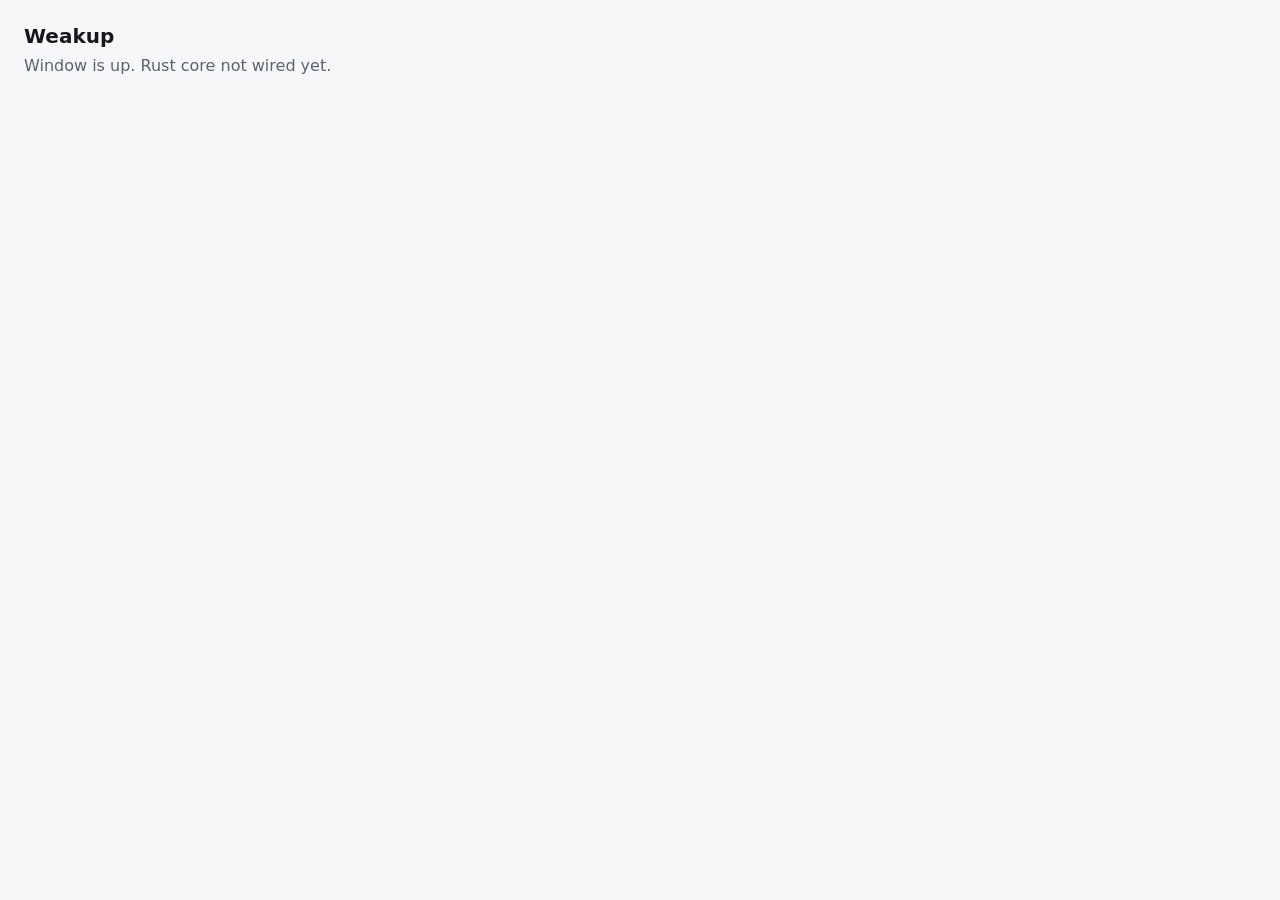
==== desktop/src/index.html @ afab48a9 "desktop: scaffold Tauri v2 app, verified running on macOS BOOT_OK visible=true size=520x680 — first " ====
<!DOCTYPE html>
<html lang="en">
  <head>
    <meta charset="UTF-8" />
    <meta name="viewport" content="width=device-width, initial-scale=1.0" />
    <title>Weakup</title>
    <link rel="stylesheet" href="styles.css" />
  </head>
  <body>
    <main id="app">
      <h1>Weakup</h1>
      <p id="boot-status">Starting…</p>
    </main>
    <script type="module" src="main.js"></script>
  </body>
</html>
---- desktop/src/styles.css ----
:root {
  color-scheme: light dark;
  --fg: #16181d;
  --bg: #f6f7f9;
  --muted: #5b6270;
}

@media (prefers-color-scheme: dark) {
  :root {
    --fg: #e9ecf1;
    --bg: #16181d;
    --muted: #a0a7b4;
  }
}

* {
  box-sizing: border-box;
}

body {
  margin: 0;
  font-family: -apple-system, BlinkMacSystemFont, "Segoe UI", system-ui, sans-serif;
  color: var(--fg);
  background: var(--bg);
}

#app {
  padding: 24px;
}

h1 {
  font-size: 1.25rem;
  margin: 0 0 8px;
}

#boot-status {
  color: var(--muted);
  margin: 0;
}
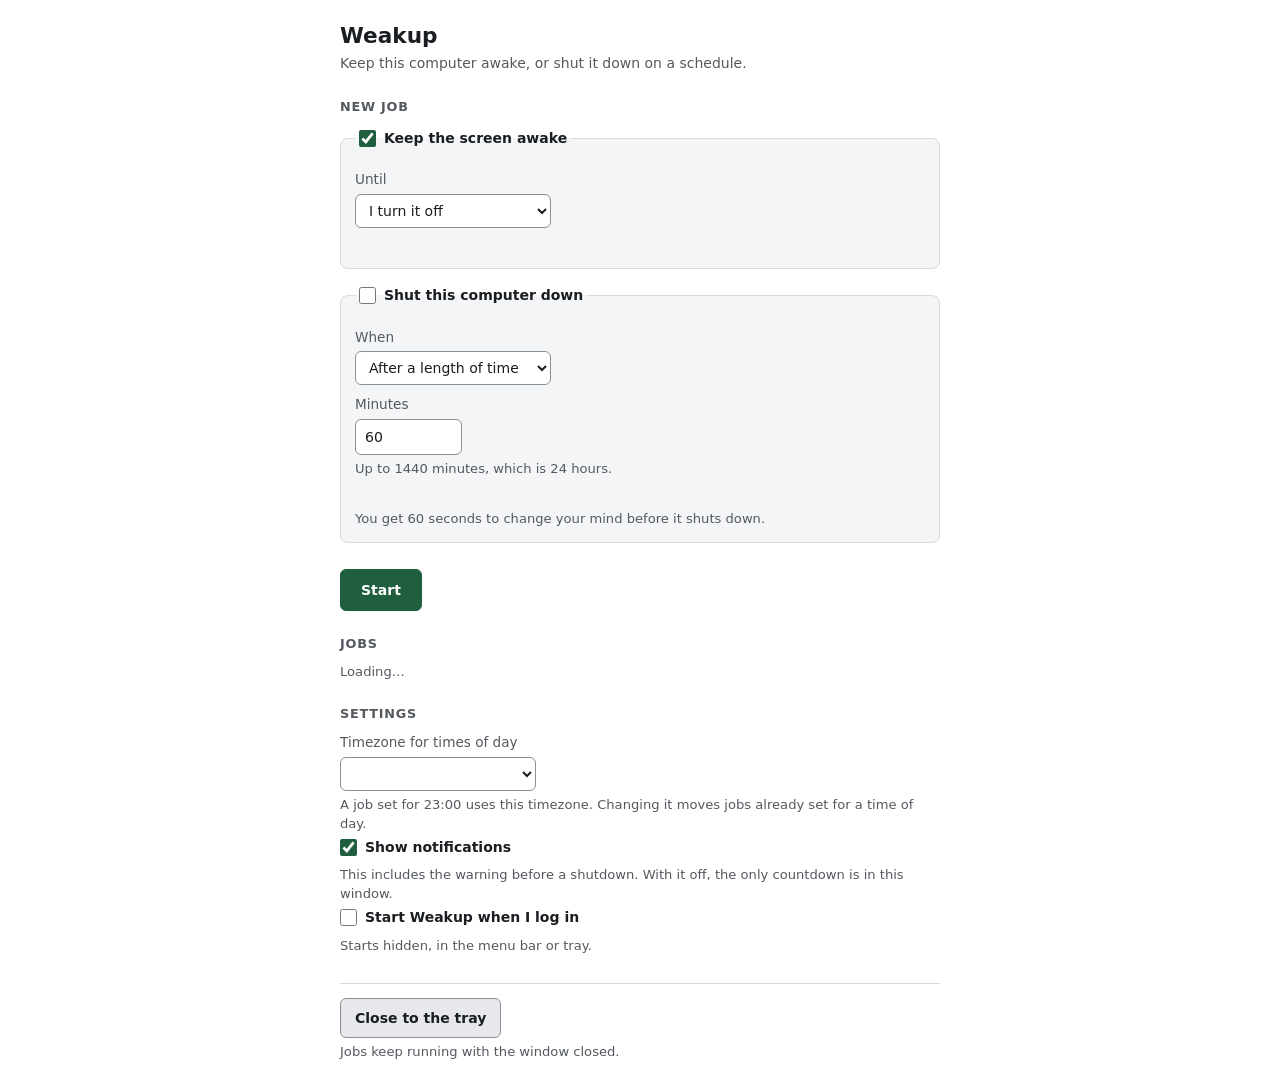
==== commit 86f255f0: "desktop: the web view, with its logic under test (216 + 55 tests) The UI for both features, plus an " ====
--- a/desktop/src/index.html
+++ b/desktop/src/index.html
@@ -7,10 +7,240 @@
     <link rel="stylesheet" href="styles.css" />
   </head>
   <body>
-    <main id="app">
-      <h1>Weakup</h1>
-      <p id="boot-status">Starting…</p>
+    <!--
+      Every interactive element here is a native button, input, or select. That is task
+      12.5 done by construction rather than by adding tabindex and key handlers to divs:
+      native controls are focusable, respond to Enter and Space, and are announced with
+      their role already.
+    -->
+    <a class="skip-link" href="#create">Skip to the new-job form</a>
+
+    <!--
+      The shutdown countdown (task 12.3). role="alert" so a screen reader announces it
+      the moment it appears — it is the last warning before the machine goes off. First
+      in the document so it is also the first thing focus reaches.
+    -->
+    <section id="grace" class="grace" role="alert" aria-labelledby="grace-heading" hidden>
+      <h2 id="grace-heading">Shutting down</h2>
+      <p class="grace-count">
+        <strong id="grace-seconds">60</strong>
+        <span id="grace-unit">seconds left</span>
+      </p>
+      <div
+        class="grace-bar"
+        role="progressbar"
+        aria-labelledby="grace-heading"
+        aria-valuemin="0"
+        aria-valuemax="60"
+        aria-valuenow="60"
+        id="grace-bar"
+      >
+        <div class="grace-bar-fill" id="grace-bar-fill"></div>
+      </div>
+      <button type="button" id="grace-cancel" class="button button-cancel-shutdown">
+        Cancel the shutdown
+      </button>
+      <p class="grace-note">This computer stays on if you cancel.</p>
+    </section>
+
+    <main>
+      <header class="page-header">
+        <h1>Weakup</h1>
+        <p>Keep this computer awake, or shut it down on a schedule.</p>
+      </header>
+
+      <!-- Task 12.4. Shown only when something is actually degraded. -->
+      <section id="degraded" aria-labelledby="degraded-heading" hidden>
+        <h2 id="degraded-heading" class="section-heading">
+          Some things do not work on this computer
+        </h2>
+        <ul id="degraded-list" class="degraded-list"></ul>
+      </section>
+
+      <!--
+        Task 12.1. Two independent checkboxes rather than one choice, because the jobs are
+        independent: "keep the screen on for two hours, and shut down at 23:00" is one
+        submission of this form.
+      -->
+      <section id="create" aria-labelledby="create-heading">
+        <h2 id="create-heading" class="section-heading">New job</h2>
+
+        <form id="create-form" novalidate>
+          <fieldset class="job-block">
+            <legend>
+              <label class="checkbox">
+                <input type="checkbox" id="want-keep-awake" checked />
+                <span>Keep the screen awake</span>
+              </label>
+            </legend>
+
+            <div class="job-body" id="keep-awake-body">
+              <div class="field">
+                <label for="keep-awake-mode">Until</label>
+                <select id="keep-awake-mode">
+                  <option value="indefinite" selected>I turn it off</option>
+                  <option value="duration">A length of time</option>
+                  <option value="absoluteTime">A time of day</option>
+                </select>
+              </div>
+
+              <div class="field" id="keep-awake-duration-field" hidden>
+                <label for="keep-awake-minutes">Minutes</label>
+                <input
+                  type="number"
+                  id="keep-awake-minutes"
+                  min="1"
+                  max="1440"
+                  step="1"
+                  value="120"
+                  inputmode="numeric"
+                  aria-describedby="keep-awake-minutes-hint"
+                />
+                <p class="hint" id="keep-awake-minutes-hint">
+                  Up to 1440 minutes, which is 24 hours.
+                </p>
+              </div>
+
+              <div class="field" id="keep-awake-time-field" hidden>
+                <label for="keep-awake-time">Time of day</label>
+                <input type="time" id="keep-awake-time" value="18:00" />
+              </div>
+
+              <p class="preview" id="keep-awake-preview" aria-live="polite"></p>
+            </div>
+          </fieldset>
+
+          <fieldset class="job-block">
+            <legend>
+              <label class="checkbox">
+                <input type="checkbox" id="want-power-off" />
+                <span>Shut this computer down</span>
+              </label>
+            </legend>
+
+            <div class="job-body" id="power-off-body">
+              <div class="field">
+                <label for="power-off-mode">When</label>
+                <select id="power-off-mode">
+                  <option value="duration" selected>After a length of time</option>
+                  <option value="absoluteTime">At a time of day</option>
+                </select>
+              </div>
+
+              <div class="field" id="power-off-duration-field">
+                <label for="power-off-minutes">Minutes</label>
+                <input
+                  type="number"
+                  id="power-off-minutes"
+                  min="1"
+                  max="1440"
+                  step="1"
+                  value="60"
+                  inputmode="numeric"
+                  aria-describedby="power-off-minutes-hint"
+                />
+                <p class="hint" id="power-off-minutes-hint">
+                  Up to 1440 minutes, which is 24 hours.
+                </p>
+              </div>
+
+              <div class="field" id="power-off-time-field" hidden>
+                <label for="power-off-time">Time of day</label>
+                <input type="time" id="power-off-time" value="23:00" />
+              </div>
+
+              <p class="preview" id="power-off-preview" aria-live="polite"></p>
+              <p class="hint">
+                You get 60 seconds to change your mind before it shuts down.
+              </p>
+            </div>
+          </fieldset>
+
+          <p class="form-error" id="create-error" role="alert" hidden></p>
+
+          <button type="submit" id="create-submit" class="button button-primary">
+            Start
+          </button>
+        </form>
+      </section>
+
+      <section aria-labelledby="jobs-heading">
+        <h2 id="jobs-heading" class="section-heading">Jobs</h2>
+        <p id="jobs-status" class="hint" aria-live="polite">Loading…</p>
+        <ul id="jobs-list" class="jobs-list"></ul>
+      </section>
+
+      <section aria-labelledby="settings-heading">
+        <h2 id="settings-heading" class="section-heading">Settings</h2>
+
+        <div class="field">
+          <label for="timezone">Timezone for times of day</label>
+          <select id="timezone"></select>
+          <p class="hint">
+            A job set for 23:00 uses this timezone. Changing it moves jobs already set for
+            a time of day.
+          </p>
+        </div>
+
+        <label class="checkbox">
+          <input type="checkbox" id="notifications-enabled" checked />
+          <span>Show notifications</span>
+        </label>
+        <p class="hint">
+          This includes the warning before a shutdown. With it off, the only countdown is
+          in this window.
+        </p>
+
+        <label class="checkbox">
+          <input type="checkbox" id="autostart-enabled" />
+          <span>Start Weakup when I log in</span>
+        </label>
+        <p class="hint">Starts hidden, in the menu bar or tray.</p>
+
+        <p class="form-error" id="settings-error" role="alert" hidden></p>
+        <p class="hint" id="settings-status" aria-live="polite"></p>
+      </section>
+
+      <footer class="page-footer">
+        <button type="button" id="hide-window" class="button">Close to the tray</button>
+        <p class="hint">Jobs keep running with the window closed.</p>
+      </footer>
     </main>
+
+    <!--
+      Quit confirmation (task 9.3). A native <dialog>, so Escape closes it and focus stays
+      inside without any of that being written by hand.
+    -->
+    <dialog id="quit-dialog" aria-labelledby="quit-heading">
+      <h2 id="quit-heading">Quit Weakup?</h2>
+      <p id="quit-body">A job is still running. Quitting cancels it.</p>
+      <div class="dialog-actions">
+        <button type="button" id="quit-cancel" class="button" autofocus>
+          Keep running
+        </button>
+        <button type="button" id="quit-confirm" class="button button-danger">
+          Quit anyway
+        </button>
+      </div>
+    </dialog>
+
+    <!--
+      Replace confirmation (task 10.9). A separate dialog from quit: replacing cancels one
+      job, quitting cancels every one, and a single dialog doing both would blur that.
+    -->
+    <dialog id="replace-dialog" aria-labelledby="replace-heading">
+      <h2 id="replace-heading">Replace the job that is running?</h2>
+      <p id="replace-body"></p>
+      <div class="dialog-actions">
+        <button type="button" id="replace-cancel" class="button" autofocus>
+          Keep the current one
+        </button>
+        <button type="button" id="replace-confirm" class="button button-danger">
+          Replace it
+        </button>
+      </div>
+    </dialog>
+
     <script type="module" src="main.js"></script>
   </body>
 </html>
--- a/desktop/src/styles.css
+++ b/desktop/src/styles.css
@@ -1,15 +1,63 @@
+/*
+ * Every foreground/background pair below was measured against WCAG AA rather than eyed:
+ * 4.5:1 for text, 3:1 for control borders and focus rings (task 12.6). The lowest text
+ * pair in either theme is 6.4:1.
+ *
+ * No colour carries meaning on its own. The shutdown countdown is red *and* the only
+ * thing at the top of the window with a heading and a number; a degraded capability is
+ * amber *and* prefixed with what stops working.
+ */
 :root {
   color-scheme: light dark;
-  --fg: #16181d;
-  --bg: #f6f7f9;
-  --muted: #5b6270;
+
+  --surface: #ffffff;
+  --card: #f4f5f7;
+  --text: #1a1d21;
+  --muted: #54595f;
+  --border: #8b9096;
+  --border-soft: #d7dade;
+
+  --accent: #1f5f3f;
+  --accent-text: #ffffff;
+  --danger: #8c2216;
+  --danger-text: #ffffff;
+  --cancel-shutdown: #0b4f8a;
+  --cancel-shutdown-text: #ffffff;
+  --plain: #e6e8eb;
+  --plain-text: #1a1d21;
+
+  --grace-bg: #fde8e4;
+  --grace-text: #3a0d07;
+  --grace-accent: #8c2216;
+
+  --warn-bg: #fdf3d9;
+  --warn-text: #4a3208;
+
+  --focus: #0b4f8a;
 }
 
 @media (prefers-color-scheme: dark) {
   :root {
-    --fg: #e9ecf1;
-    --bg: #16181d;
-    --muted: #a0a7b4;
+    --surface: #16181c;
+    --card: #20242a;
+    --text: #e8eaed;
+    --muted: #a8aeb6;
+    --border: #6b7280;
+    --border-soft: #343a42;
+
+    --accent: #1f5f3f;
+    --accent-text: #ffffff;
+    --plain: #2c3138;
+    --plain-text: #e8eaed;
+
+    --grace-bg: #4a120a;
+    --grace-text: #ffd9d2;
+    --grace-accent: #ff9d8d;
+
+    --warn-bg: #3a2a06;
+    --warn-text: #f5e2b0;
+
+    --focus: #7cc0ff;
   }
 }
 
@@ -20,20 +68,445 @@
 body {
   margin: 0;
   font-family: -apple-system, BlinkMacSystemFont, "Segoe UI", system-ui, sans-serif;
-  color: var(--fg);
-  background: var(--bg);
-}
-
-#app {
-  padding: 24px;
-}
-
-h1 {
-  font-size: 1.25rem;
-  margin: 0 0 8px;
-}
-
-#boot-status {
+  font-size: 14px;
+  line-height: 1.45;
+  color: var(--text);
+  background: var(--surface);
+}
+
+main {
+  padding: 20px;
+  max-width: 640px;
+  margin: 0 auto;
+}
+
+/*
+ * One visible focus style for everything, and never `outline: none`. On a keyboard-only
+ * pass this is the whole difference between operable and not (task 12.5).
+ */
+:focus-visible {
+  outline: 3px solid var(--focus);
+  outline-offset: 2px;
+  border-radius: 4px;
+}
+
+.skip-link {
+  position: absolute;
+  left: -9999px;
+  top: 0;
+  padding: 10px 14px;
+  background: var(--surface);
+  color: var(--text);
+  border: 2px solid var(--focus);
+  z-index: 10;
+}
+
+.skip-link:focus {
+  left: 8px;
+  top: 8px;
+}
+
+.page-header h1 {
+  font-size: 1.35rem;
+  margin: 0 0 2px;
+}
+
+.page-header p {
+  margin: 0 0 4px;
   color: var(--muted);
-  margin: 0;
-}
+}
+
+.section-heading {
+  font-size: 0.8rem;
+  text-transform: uppercase;
+  letter-spacing: 0.06em;
+  color: var(--muted);
+  margin: 24px 0 8px;
+}
+
+section {
+  margin: 0;
+}
+
+/* ------------------------------------------------------------------ */
+/* The shutdown countdown (task 12.3)                                  */
+/* ------------------------------------------------------------------ */
+
+/*
+ * Deliberately the loudest thing in the app, and pinned to the top of the window rather
+ * than placed in the flow: a user who returns to the window with 12 seconds left must not
+ * have to scroll to find the way out.
+ */
+.grace {
+  position: sticky;
+  top: 0;
+  z-index: 5;
+  background: var(--grace-bg);
+  color: var(--grace-text);
+  border-bottom: 3px solid var(--grace-accent);
+  padding: 16px 20px 18px;
+}
+
+.grace h2 {
+  margin: 0 0 4px;
+  font-size: 1.1rem;
+  color: var(--grace-accent);
+}
+
+.grace-count {
+  margin: 0 0 10px;
+  font-size: 1rem;
+}
+
+.grace-count strong {
+  font-size: 2.2rem;
+  font-variant-numeric: tabular-nums;
+  line-height: 1;
+  margin-right: 6px;
+}
+
+.grace-bar {
+  height: 8px;
+  background: rgba(140, 34, 22, 0.22);
+  border-radius: 4px;
+  overflow: hidden;
+  margin-bottom: 12px;
+}
+
+.grace-bar-fill {
+  height: 100%;
+  width: 100%;
+  background: var(--grace-accent);
+  transition: width 0.9s linear;
+}
+
+/*
+ * Full width, and the largest button in the app. Cancelling is the action a user reaching
+ * this banner almost always wants, so it takes no aim to hit.
+ */
+.button-cancel-shutdown {
+  background: var(--cancel-shutdown);
+  color: var(--cancel-shutdown-text);
+  border-color: var(--cancel-shutdown);
+  width: 100%;
+  font-size: 1rem;
+  padding: 12px 16px;
+}
+
+.grace-note {
+  margin: 8px 0 0;
+  font-size: 0.85rem;
+}
+
+/* ------------------------------------------------------------------ */
+/* Degraded capabilities (task 12.4)                                   */
+/* ------------------------------------------------------------------ */
+
+.degraded-list {
+  list-style: none;
+  margin: 0;
+  padding: 0;
+}
+
+.degraded-list li {
+  background: var(--warn-bg);
+  color: var(--warn-text);
+  border-left: 4px solid currentColor;
+  padding: 10px 12px;
+  margin-bottom: 8px;
+  border-radius: 0 6px 6px 0;
+}
+
+.degraded-list .degraded-what {
+  font-weight: 600;
+}
+
+.degraded-list .degraded-consequence {
+  display: block;
+  margin-top: 2px;
+}
+
+/* ------------------------------------------------------------------ */
+/* The form (tasks 12.1, 12.5)                                         */
+/* ------------------------------------------------------------------ */
+
+.job-block {
+  border: 1px solid var(--border-soft);
+  border-radius: 8px;
+  padding: 8px 14px 14px;
+  margin: 0 0 12px;
+  background: var(--card);
+}
+
+.job-block legend {
+  padding: 0 4px;
+}
+
+.checkbox {
+  display: inline-flex;
+  align-items: center;
+  gap: 8px;
+  font-weight: 600;
+  cursor: pointer;
+  /* A generous hit area: the label is the control, so this is the target size. */
+  padding: 4px 0;
+}
+
+.checkbox input {
+  width: 17px;
+  height: 17px;
+  margin: 0;
+  accent-color: var(--accent);
+}
+
+/*
+ * Dimmed and non-interactive when its checkbox is off. `inert` (not just a class) is what
+ * takes the controls out of the tab order, so a keyboard user does not tab through fields
+ * for a job they are not creating.
+ */
+.job-body[inert] {
+  opacity: 0.55;
+}
+
+.field {
+  margin: 10px 0 0;
+}
+
+.field label {
+  display: block;
+  font-size: 0.85rem;
+  margin-bottom: 4px;
+  color: var(--muted);
+}
+
+select,
+input[type="number"],
+input[type="time"] {
+  font: inherit;
+  color: var(--text);
+  background: var(--surface);
+  border: 1px solid var(--border);
+  border-radius: 6px;
+  padding: 7px 9px;
+  min-width: 12ch;
+  /* 44px-ish rows: comfortable for a pointer, and required for none of it to overlap. */
+  min-height: 34px;
+}
+
+select {
+  min-width: 22ch;
+}
+
+.hint {
+  color: var(--muted);
+  font-size: 0.82rem;
+  margin: 4px 0 0;
+}
+
+.preview {
+  margin: 8px 0 0;
+  font-size: 0.88rem;
+  min-height: 1.3em;
+}
+
+.form-error {
+  color: var(--danger);
+  background: var(--grace-bg);
+  border: 1px solid var(--danger);
+  border-radius: 6px;
+  padding: 8px 10px;
+  margin: 12px 0 0;
+  font-size: 0.88rem;
+}
+
+@media (prefers-color-scheme: dark) {
+  .form-error {
+    color: var(--grace-text);
+    border-color: var(--grace-accent);
+  }
+}
+
+/* ------------------------------------------------------------------ */
+/* Buttons                                                             */
+/* ------------------------------------------------------------------ */
+
+.button {
+  font: inherit;
+  font-weight: 600;
+  color: var(--plain-text);
+  background: var(--plain);
+  border: 1px solid var(--border);
+  border-radius: 6px;
+  padding: 9px 14px;
+  min-height: 34px;
+  cursor: pointer;
+}
+
+.button:hover:not(:disabled) {
+  filter: brightness(0.94);
+}
+
+.button:disabled {
+  opacity: 0.5;
+  cursor: default;
+}
+
+.button-primary {
+  background: var(--accent);
+  color: var(--accent-text);
+  border-color: var(--accent);
+  margin-top: 14px;
+  padding: 10px 20px;
+}
+
+.button-danger {
+  background: var(--danger);
+  color: var(--danger-text);
+  border-color: var(--danger);
+}
+
+.button-small {
+  padding: 6px 10px;
+  font-size: 0.85rem;
+  font-weight: 500;
+}
+
+/* ------------------------------------------------------------------ */
+/* The job list (task 12.2)                                            */
+/* ------------------------------------------------------------------ */
+
+.jobs-list {
+  list-style: none;
+  margin: 0;
+  padding: 0;
+}
+
+.job {
+  border: 1px solid var(--border-soft);
+  border-radius: 8px;
+  padding: 12px 14px;
+  margin-bottom: 8px;
+  background: var(--card);
+}
+
+.job-title {
+  display: flex;
+  align-items: baseline;
+  justify-content: space-between;
+  gap: 10px;
+  margin: 0 0 2px;
+  font-size: 0.98rem;
+  font-weight: 600;
+}
+
+.job-status {
+  font-size: 0.78rem;
+  font-weight: 600;
+  text-transform: uppercase;
+  letter-spacing: 0.04em;
+  color: var(--muted);
+  white-space: nowrap;
+}
+
+.job-status-attention {
+  color: var(--danger);
+}
+
+@media (prefers-color-scheme: dark) {
+  .job-status-attention {
+    color: var(--grace-accent);
+  }
+}
+
+.job-detail {
+  margin: 0;
+  color: var(--muted);
+  font-size: 0.86rem;
+}
+
+.job-countdown {
+  font-variant-numeric: tabular-nums;
+}
+
+.job-failure {
+  margin: 6px 0 0;
+  font-size: 0.86rem;
+  color: var(--warn-text);
+  background: var(--warn-bg);
+  border-radius: 4px;
+  padding: 6px 8px;
+}
+
+.job-actions {
+  display: flex;
+  gap: 8px;
+  margin-top: 10px;
+  flex-wrap: wrap;
+}
+
+/* ------------------------------------------------------------------ */
+/* Dialogs                                                             */
+/* ------------------------------------------------------------------ */
+
+dialog {
+  border: 1px solid var(--border);
+  border-radius: 10px;
+  background: var(--surface);
+  color: var(--text);
+  padding: 18px 20px;
+  max-width: 26rem;
+}
+
+dialog::backdrop {
+  background: rgba(0, 0, 0, 0.45);
+}
+
+dialog h2 {
+  margin: 0 0 6px;
+  font-size: 1.05rem;
+}
+
+dialog p {
+  margin: 0;
+}
+
+.dialog-actions {
+  display: flex;
+  gap: 8px;
+  justify-content: flex-end;
+  margin-top: 16px;
+  flex-wrap: wrap;
+}
+
+.page-footer {
+  margin-top: 28px;
+  padding-top: 14px;
+  border-top: 1px solid var(--border-soft);
+}
+
+/*
+ * Respect a reduced-motion preference. The only animation here is the countdown bar, and
+ * a user who has asked for less motion still needs the number, which is text.
+ */
+@media (prefers-reduced-motion: reduce) {
+  * {
+    transition: none !important;
+    animation: none !important;
+  }
+}
+
+/*
+ * Windows high-contrast and forced-colours modes drop custom colours entirely, so the
+ * shutdown banner would lose its border. Keep a structural one.
+ */
+@media (forced-colors: active) {
+  .grace {
+    border: 3px solid CanvasText;
+  }
+
+  .degraded-list li,
+  .job,
+  .job-block {
+    border: 1px solid CanvasText;
+  }
+}
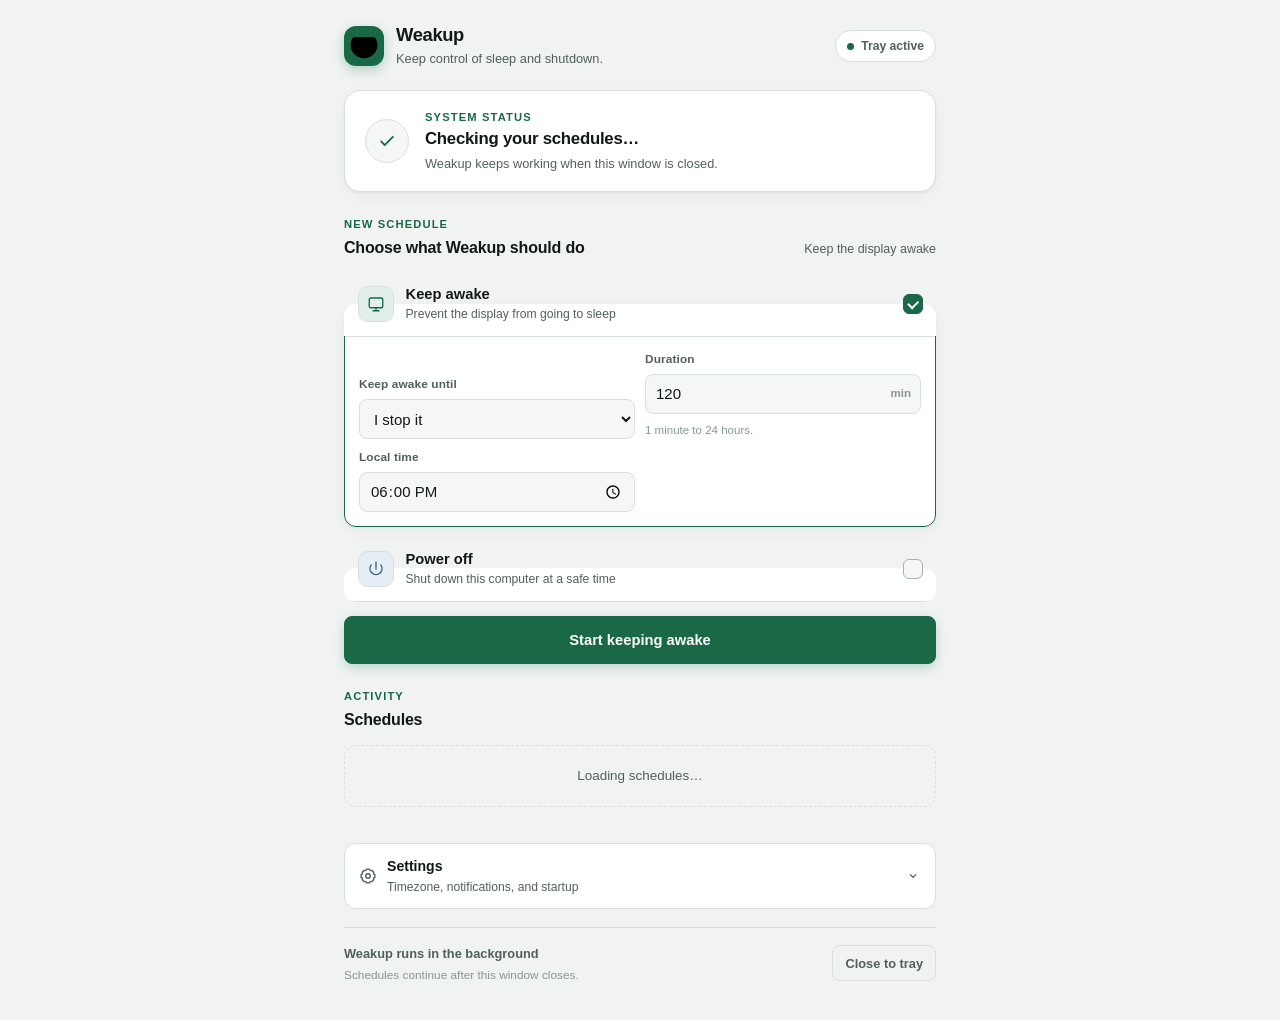
==== commit 9e1a8c4d: "desktop: refine UI into a native utility aesthetic - Simplified HTML hierarchy with full-width expan" ====
--- a/desktop/src/index.html
+++ b/desktop/src/index.html
@@ -7,237 +7,310 @@
     <link rel="stylesheet" href="styles.css" />
   </head>
   <body>
-    <!--
-      Every interactive element here is a native button, input, or select. That is task
-      12.5 done by construction rather than by adding tabindex and key handlers to divs:
-      native controls are focusable, respond to Enter and Space, and are announced with
-      their role already.
-    -->
-    <a class="skip-link" href="#create">Skip to the new-job form</a>
-
-    <!--
-      The shutdown countdown (task 12.3). role="alert" so a screen reader announces it
-      the moment it appears — it is the last warning before the machine goes off. First
-      in the document so it is also the first thing focus reaches.
-    -->
+    <a class="skip-link" href="#create">Skip to scheduling</a>
+
+    <!-- This must remain the first surface. main.js moves focus directly to Cancel. -->
     <section id="grace" class="grace" role="alert" aria-labelledby="grace-heading" hidden>
-      <h2 id="grace-heading">Shutting down</h2>
-      <p class="grace-count">
-        <strong id="grace-seconds">60</strong>
-        <span id="grace-unit">seconds left</span>
-      </p>
-      <div
-        class="grace-bar"
-        role="progressbar"
-        aria-labelledby="grace-heading"
-        aria-valuemin="0"
-        aria-valuemax="60"
-        aria-valuenow="60"
-        id="grace-bar"
-      >
-        <div class="grace-bar-fill" id="grace-bar-fill"></div>
+      <div class="grace-inner">
+        <div class="grace-heading-row">
+          <div class="grace-title">
+            <svg class="icon" aria-hidden="true" viewBox="0 0 24 24">
+              <path d="M12 8v5m0 3.5v.01M10.3 3.7 2.6 17a2 2 0 0 0 1.7 3h15.4a2 2 0 0 0 1.7-3L13.7 3.7a2 2 0 0 0-3.4 0Z" />
+            </svg>
+            <div>
+              <p class="grace-eyebrow">Power-off warning</p>
+              <h2 id="grace-heading">This computer is shutting down</h2>
+            </div>
+          </div>
+          <p class="grace-count">
+            <strong id="grace-seconds">60</strong>
+            <span id="grace-unit">seconds left</span>
+          </p>
+        </div>
+        <div
+          class="grace-bar"
+          role="progressbar"
+          aria-labelledby="grace-heading"
+          aria-valuemin="0"
+          aria-valuemax="60"
+          aria-valuenow="60"
+          id="grace-bar"
+        >
+          <div class="grace-bar-fill" id="grace-bar-fill"></div>
+        </div>
+        <button type="button" id="grace-cancel" class="button button-cancel-shutdown">
+          Cancel shutdown and keep this computer on
+        </button>
+        <p class="grace-note">Cancelling is safe. The scheduled power-off job will stop.</p>
       </div>
-      <button type="button" id="grace-cancel" class="button button-cancel-shutdown">
-        Cancel the shutdown
-      </button>
-      <p class="grace-note">This computer stays on if you cancel.</p>
     </section>
 
     <main>
-      <header class="page-header">
-        <h1>Weakup</h1>
-        <p>Keep this computer awake, or shut it down on a schedule.</p>
+      <header class="app-header">
+        <div class="brand" aria-label="Weakup">
+          <span class="brand-mark" aria-hidden="true">
+            <svg viewBox="0 0 24 24">
+              <path d="M12 3v9m6.4-5.4a8 8 0 1 1-12.8 0" />
+            </svg>
+          </span>
+          <div>
+            <h1>Weakup</h1>
+            <p>Keep control of sleep and shutdown.</p>
+          </div>
+        </div>
+        <span class="background-badge">
+          <span aria-hidden="true"></span>
+          Tray active
+        </span>
       </header>
 
-      <!-- Task 12.4. Shown only when something is actually degraded. -->
-      <section id="degraded" aria-labelledby="degraded-heading" hidden>
-        <h2 id="degraded-heading" class="section-heading">
-          Some things do not work on this computer
-        </h2>
+      <section class="status-panel" aria-labelledby="dashboard-status">
+        <div class="status-orb" aria-hidden="true">
+          <svg class="icon" viewBox="0 0 24 24">
+            <path d="M5 12.5 9.2 17 19 7" />
+          </svg>
+        </div>
+        <div class="status-copy">
+          <p class="eyebrow">System status</p>
+          <h2 id="dashboard-status">Checking your schedules…</h2>
+          <p id="dashboard-detail">Weakup keeps working when this window is closed.</p>
+        </div>
+      </section>
+
+      <section id="degraded" class="degraded-panel" aria-labelledby="degraded-heading" hidden>
+        <div class="section-title-row">
+          <div>
+            <p class="eyebrow">Needs attention</p>
+            <h2 id="degraded-heading">Some features are unavailable</h2>
+          </div>
+        </div>
         <ul id="degraded-list" class="degraded-list"></ul>
       </section>
 
-      <!--
-        Task 12.1. Two independent checkboxes rather than one choice, because the jobs are
-        independent: "keep the screen on for two hours, and shut down at 23:00" is one
-        submission of this form.
-      -->
-      <section id="create" aria-labelledby="create-heading">
-        <h2 id="create-heading" class="section-heading">New job</h2>
+      <!-- The native checkboxes remain independent: either action or both may be scheduled. -->
+      <section id="create" class="composer" aria-labelledby="create-heading">
+        <div class="section-title-row">
+          <div>
+            <p class="eyebrow">New schedule</p>
+            <h2 id="create-heading">Choose what Weakup should do</h2>
+          </div>
+          <p id="create-selection" class="selection-summary" aria-live="polite">
+            Keep the display awake
+          </p>
+        </div>
 
         <form id="create-form" novalidate>
-          <fieldset class="job-block">
-            <legend>
-              <label class="checkbox">
-                <input type="checkbox" id="want-keep-awake" checked />
-                <span>Keep the screen awake</span>
-              </label>
-            </legend>
-
-            <div class="job-body" id="keep-awake-body">
-              <div class="field">
-                <label for="keep-awake-mode">Until</label>
-                <select id="keep-awake-mode">
-                  <option value="indefinite" selected>I turn it off</option>
-                  <option value="duration">A length of time</option>
-                  <option value="absoluteTime">A time of day</option>
-                </select>
+          <div class="feature-grid">
+            <fieldset id="keep-awake-card" class="feature-card feature-card-awake is-selected">
+              <legend>
+                <label class="feature-toggle">
+                  <input type="checkbox" id="want-keep-awake" checked />
+                  <span class="feature-icon" aria-hidden="true">
+                    <svg class="icon" viewBox="0 0 24 24">
+                      <rect x="3" y="4" width="18" height="13" rx="2" />
+                      <path d="M8 21h8m-4-4v4" />
+                    </svg>
+                  </span>
+                  <span class="feature-toggle-copy">
+                    <strong>Keep awake</strong>
+                    <small>Prevent the display from going to sleep</small>
+                  </span>
+                  <span class="check-indicator" aria-hidden="true"></span>
+                </label>
+              </legend>
+
+              <div class="job-body" id="keep-awake-body">
+                <div class="fields-row">
+                  <div class="field field-mode">
+                    <label for="keep-awake-mode">Keep awake until</label>
+                    <select id="keep-awake-mode">
+                      <option value="indefinite" selected>I stop it</option>
+                      <option value="duration">A duration</option>
+                      <option value="absoluteTime">A time today</option>
+                    </select>
+                  </div>
+
+                  <div class="field field-value" id="keep-awake-duration-field" hidden>
+                    <label for="keep-awake-minutes">Duration</label>
+                    <div class="input-suffix">
+                      <input
+                        type="number"
+                        id="keep-awake-minutes"
+                        min="1"
+                        max="1440"
+                        step="1"
+                        value="120"
+                        inputmode="numeric"
+                        aria-describedby="keep-awake-minutes-hint"
+                      />
+                      <span>min</span>
+                    </div>
+                    <p class="hint" id="keep-awake-minutes-hint">1 minute to 24 hours.</p>
+                  </div>
+
+                  <div class="field field-value" id="keep-awake-time-field" hidden>
+                    <label for="keep-awake-time">Local time</label>
+                    <input type="time" id="keep-awake-time" value="18:00" />
+                  </div>
+                </div>
+                <p class="preview" id="keep-awake-preview" aria-live="polite"></p>
               </div>
-
-              <div class="field" id="keep-awake-duration-field" hidden>
-                <label for="keep-awake-minutes">Minutes</label>
-                <input
-                  type="number"
-                  id="keep-awake-minutes"
-                  min="1"
-                  max="1440"
-                  step="1"
-                  value="120"
-                  inputmode="numeric"
-                  aria-describedby="keep-awake-minutes-hint"
-                />
-                <p class="hint" id="keep-awake-minutes-hint">
-                  Up to 1440 minutes, which is 24 hours.
+            </fieldset>
+
+            <fieldset id="power-off-card" class="feature-card feature-card-power">
+              <legend>
+                <label class="feature-toggle">
+                  <input type="checkbox" id="want-power-off" />
+                  <span class="feature-icon" aria-hidden="true">
+                    <svg class="icon" viewBox="0 0 24 24">
+                      <path d="M12 3v9m6.4-5.4a8 8 0 1 1-12.8 0" />
+                    </svg>
+                  </span>
+                  <span class="feature-toggle-copy">
+                    <strong>Power off</strong>
+                    <small>Shut down this computer at a safe time</small>
+                  </span>
+                  <span class="check-indicator" aria-hidden="true"></span>
+                </label>
+              </legend>
+
+              <div class="job-body" id="power-off-body" inert hidden>
+                <div class="fields-row">
+                  <div class="field field-mode">
+                    <label for="power-off-mode">Power off</label>
+                    <select id="power-off-mode">
+                      <option value="duration" selected>After a duration</option>
+                      <option value="absoluteTime">At a time today</option>
+                    </select>
+                  </div>
+
+                  <div class="field field-value" id="power-off-duration-field">
+                    <label for="power-off-minutes">Duration</label>
+                    <div class="input-suffix">
+                      <input
+                        type="number"
+                        id="power-off-minutes"
+                        min="1"
+                        max="1440"
+                        step="1"
+                        value="60"
+                        inputmode="numeric"
+                        aria-describedby="power-off-minutes-hint"
+                      />
+                      <span>min</span>
+                    </div>
+                    <p class="hint" id="power-off-minutes-hint">1 minute to 24 hours.</p>
+                  </div>
+
+                  <div class="field field-value" id="power-off-time-field" hidden>
+                    <label for="power-off-time">Local time</label>
+                    <input type="time" id="power-off-time" value="23:00" />
+                  </div>
+                </div>
+                <p class="preview" id="power-off-preview" aria-live="polite"></p>
+                <p class="safety-note">
+                  <svg class="icon" aria-hidden="true" viewBox="0 0 24 24">
+                    <path d="M12 8v5m0 3.5v.01M10.3 3.7 2.6 17a2 2 0 0 0 1.7 3h15.4a2 2 0 0 0 1.7-3L13.7 3.7a2 2 0 0 0-3.4 0Z" />
+                  </svg>
+                  A cancellable 60-second warning always appears before shutdown.
                 </p>
               </div>
-
-              <div class="field" id="keep-awake-time-field" hidden>
-                <label for="keep-awake-time">Time of day</label>
-                <input type="time" id="keep-awake-time" value="18:00" />
-              </div>
-
-              <p class="preview" id="keep-awake-preview" aria-live="polite"></p>
-            </div>
-          </fieldset>
-
-          <fieldset class="job-block">
-            <legend>
-              <label class="checkbox">
-                <input type="checkbox" id="want-power-off" />
-                <span>Shut this computer down</span>
-              </label>
-            </legend>
-
-            <div class="job-body" id="power-off-body">
-              <div class="field">
-                <label for="power-off-mode">When</label>
-                <select id="power-off-mode">
-                  <option value="duration" selected>After a length of time</option>
-                  <option value="absoluteTime">At a time of day</option>
-                </select>
-              </div>
-
-              <div class="field" id="power-off-duration-field">
-                <label for="power-off-minutes">Minutes</label>
-                <input
-                  type="number"
-                  id="power-off-minutes"
-                  min="1"
-                  max="1440"
-                  step="1"
-                  value="60"
-                  inputmode="numeric"
-                  aria-describedby="power-off-minutes-hint"
-                />
-                <p class="hint" id="power-off-minutes-hint">
-                  Up to 1440 minutes, which is 24 hours.
-                </p>
-              </div>
-
-              <div class="field" id="power-off-time-field" hidden>
-                <label for="power-off-time">Time of day</label>
-                <input type="time" id="power-off-time" value="23:00" />
-              </div>
-
-              <p class="preview" id="power-off-preview" aria-live="polite"></p>
-              <p class="hint">
-                You get 60 seconds to change your mind before it shuts down.
-              </p>
-            </div>
-          </fieldset>
+            </fieldset>
+          </div>
 
           <p class="form-error" id="create-error" role="alert" hidden></p>
-
           <button type="submit" id="create-submit" class="button button-primary">
-            Start
+            Start keeping awake
           </button>
         </form>
       </section>
 
-      <section aria-labelledby="jobs-heading">
-        <h2 id="jobs-heading" class="section-heading">Jobs</h2>
-        <p id="jobs-status" class="hint" aria-live="polite">Loading…</p>
+      <section class="jobs-section" aria-labelledby="jobs-heading">
+        <div class="section-title-row">
+          <div>
+            <p class="eyebrow">Activity</p>
+            <h2 id="jobs-heading">Schedules</h2>
+          </div>
+        </div>
+        <p id="jobs-status" class="empty-state" aria-live="polite">Loading schedules…</p>
         <ul id="jobs-list" class="jobs-list"></ul>
       </section>
 
-      <section aria-labelledby="settings-heading">
-        <h2 id="settings-heading" class="section-heading">Settings</h2>
-
-        <div class="field">
-          <label for="timezone">Timezone for times of day</label>
-          <select id="timezone"></select>
-          <p class="hint">
-            A job set for 23:00 uses this timezone. Changing it moves jobs already set for
-            a time of day.
-          </p>
-        </div>
-
-        <label class="checkbox">
-          <input type="checkbox" id="notifications-enabled" checked />
-          <span>Show notifications</span>
-        </label>
-        <p class="hint">
-          This includes the warning before a shutdown. With it off, the only countdown is
-          in this window.
-        </p>
-
-        <label class="checkbox">
-          <input type="checkbox" id="autostart-enabled" />
-          <span>Start Weakup when I log in</span>
-        </label>
-        <p class="hint">Starts hidden, in the menu bar or tray.</p>
-
-        <p class="form-error" id="settings-error" role="alert" hidden></p>
-        <p class="hint" id="settings-status" aria-live="polite"></p>
-      </section>
+      <details id="settings-panel" class="settings-panel">
+        <summary>
+          <svg class="settings-summary-icon icon" aria-hidden="true" viewBox="0 0 24 24">
+            <circle cx="12" cy="12" r="3" />
+            <path d="M19.4 15a1.7 1.7 0 0 0 .3 1.9l.1.1-2.8 2.8-.1-.1a1.7 1.7 0 0 0-1.9-.3 1.7 1.7 0 0 0-1 1.6v.2h-4V21a1.7 1.7 0 0 0-1-1.6 1.7 1.7 0 0 0-1.9.3l-.1.1L4.2 17l.1-.1a1.7 1.7 0 0 0 .3-1.9A1.7 1.7 0 0 0 3 14H2.8v-4H3a1.7 1.7 0 0 0 1.6-1 1.7 1.7 0 0 0-.3-1.9L4.2 7 7 4.2l.1.1A1.7 1.7 0 0 0 9 4.6 1.7 1.7 0 0 0 10 3V2.8h4V3a1.7 1.7 0 0 0 1 1.6 1.7 1.7 0 0 0 1.9-.3l.1-.1L19.8 7l-.1.1a1.7 1.7 0 0 0-.3 1.9 1.7 1.7 0 0 0 1.6 1h.2v4H21a1.7 1.7 0 0 0-1.6 1Z" />
+          </svg>
+          <span>
+            <strong>Settings</strong>
+            <small>Timezone, notifications, and startup</small>
+          </span>
+          <svg class="disclosure-arrow icon" aria-hidden="true" viewBox="0 0 24 24">
+            <path d="m8 10 4 4 4-4" />
+          </svg>
+        </summary>
+
+        <div class="settings-content" aria-labelledby="settings-heading">
+          <h2 id="settings-heading" class="visually-hidden">Settings</h2>
+
+          <div class="field settings-field">
+            <label for="timezone">Timezone for scheduled times</label>
+            <select id="timezone"></select>
+            <p class="hint">Changing this moves existing jobs scheduled for a time of day.</p>
+          </div>
+
+          <label class="setting-toggle">
+            <span>
+              <strong>Notifications</strong>
+              <small>Show job and shutdown warnings</small>
+            </span>
+            <input type="checkbox" id="notifications-enabled" checked />
+          </label>
+
+          <label class="setting-toggle">
+            <span>
+              <strong>Launch at login</strong>
+              <small>Start hidden in the menu bar or tray</small>
+            </span>
+            <input type="checkbox" id="autostart-enabled" />
+          </label>
+
+          <p class="form-error" id="settings-error" role="alert" hidden></p>
+          <p class="settings-status" id="settings-status" aria-live="polite"></p>
+        </div>
+      </details>
 
       <footer class="page-footer">
-        <button type="button" id="hide-window" class="button">Close to the tray</button>
-        <p class="hint">Jobs keep running with the window closed.</p>
+        <div>
+          <strong>Weakup runs in the background</strong>
+          <p>Schedules continue after this window closes.</p>
+        </div>
+        <button type="button" id="hide-window" class="button button-quiet">Close to tray</button>
       </footer>
     </main>
 
-    <!--
-      Quit confirmation (task 9.3). A native <dialog>, so Escape closes it and focus stays
-      inside without any of that being written by hand.
-    -->
     <dialog id="quit-dialog" aria-labelledby="quit-heading">
+      <svg class="dialog-icon icon" aria-hidden="true" viewBox="0 0 24 24">
+        <path d="M12 8v5m0 3.5v.01M10.3 3.7 2.6 17a2 2 0 0 0 1.7 3h15.4a2 2 0 0 0 1.7-3L13.7 3.7a2 2 0 0 0-3.4 0Z" />
+      </svg>
       <h2 id="quit-heading">Quit Weakup?</h2>
       <p id="quit-body">A job is still running. Quitting cancels it.</p>
       <div class="dialog-actions">
-        <button type="button" id="quit-cancel" class="button" autofocus>
-          Keep running
-        </button>
-        <button type="button" id="quit-confirm" class="button button-danger">
-          Quit anyway
-        </button>
+        <button type="button" id="quit-cancel" class="button" autofocus>Keep running</button>
+        <button type="button" id="quit-confirm" class="button button-danger">Quit anyway</button>
       </div>
     </dialog>
 
-    <!--
-      Replace confirmation (task 10.9). A separate dialog from quit: replacing cancels one
-      job, quitting cancels every one, and a single dialog doing both would blur that.
-    -->
     <dialog id="replace-dialog" aria-labelledby="replace-heading">
-      <h2 id="replace-heading">Replace the job that is running?</h2>
+      <svg class="dialog-icon icon" aria-hidden="true" viewBox="0 0 24 24">
+        <path d="M20 7v5h-5M4 17v-5h5m9.5-1a7 7 0 0 0-11.8-3.5L4 10m16 4-2.7 2.5A7 7 0 0 1 5.5 13" />
+      </svg>
+      <h2 id="replace-heading">Replace the active schedule?</h2>
       <p id="replace-body"></p>
       <div class="dialog-actions">
-        <button type="button" id="replace-cancel" class="button" autofocus>
-          Keep the current one
-        </button>
-        <button type="button" id="replace-confirm" class="button button-danger">
-          Replace it
-        </button>
+        <button type="button" id="replace-cancel" class="button" autofocus>Keep current</button>
+        <button type="button" id="replace-confirm" class="button button-danger">Replace schedule</button>
       </div>
     </dialog>
 
--- a/desktop/src/styles.css
+++ b/desktop/src/styles.css
@@ -1,512 +1,1342 @@
-/*
- * Every foreground/background pair below was measured against WCAG AA rather than eyed:
- * 4.5:1 for text, 3:1 for control borders and focus rings (task 12.6). The lowest text
- * pair in either theme is 6.4:1.
- *
- * No colour carries meaning on its own. The shutdown countdown is red *and* the only
- * thing at the top of the window with a heading and a number; a degraded capability is
- * amber *and* prefixed with what stops working.
- */
 :root {
   color-scheme: light dark;
 
+  --canvas: #f0f3f2;
   --surface: #ffffff;
-  --card: #f4f5f7;
-  --text: #1a1d21;
-  --muted: #54595f;
-  --border: #8b9096;
-  --border-soft: #d7dade;
-
-  --accent: #1f5f3f;
-  --accent-text: #ffffff;
-  --danger: #8c2216;
+  --surface-raised: #ffffff;
+  --surface-soft: #f5f7f6;
+
+  --text: #111915;
+  --muted: #516059;
+  --faint: #86978f;
+
+  --border: #d8e0db;
+  --border-strong: #a4b3ab;
+
+  --brand: #196846;
+  --brand-hover: #135b3c;
+  --brand-soft: #e2f0e9;
+  --brand-text: #ffffff;
+
+  --awake: #196848;
+  --awake-soft: #e2f0e9;
+
+  --power: #3c5c7c;
+  --power-soft: #e6eef5;
+
+  --danger: #a12e28;
+  --danger-hover: #8e2722;
+  --danger-soft: #faeae8;
   --danger-text: #ffffff;
-  --cancel-shutdown: #0b4f8a;
-  --cancel-shutdown-text: #ffffff;
-  --plain: #e6e8eb;
-  --plain-text: #1a1d21;
-
-  --grace-bg: #fde8e4;
-  --grace-text: #3a0d07;
-  --grace-accent: #8c2216;
-
-  --warn-bg: #fdf3d9;
-  --warn-text: #4a3208;
-
-  --focus: #0b4f8a;
+
+  --warning: #7b5500;
+  --warning-soft: #fef3d6;
+
+  --focus: #0063b1;
+
+  --shadow-sm: 0 1px 2px rgba(8, 22, 14, 0.05), 0 4px 14px rgba(8, 22, 14, 0.04);
+  --shadow-md: 0 6px 24px rgba(8, 22, 14, 0.09), 0 2px 6px rgba(8, 22, 14, 0.05);
+
+  --radius-sm: 8px;
+  --radius-md: 12px;
+  --radius-lg: 16px;
 }
 
 @media (prefers-color-scheme: dark) {
   :root {
-    --surface: #16181c;
-    --card: #20242a;
-    --text: #e8eaed;
-    --muted: #a8aeb6;
-    --border: #6b7280;
-    --border-soft: #343a42;
-
-    --accent: #1f5f3f;
-    --accent-text: #ffffff;
-    --plain: #2c3138;
-    --plain-text: #e8eaed;
-
-    --grace-bg: #4a120a;
-    --grace-text: #ffd9d2;
-    --grace-accent: #ff9d8d;
-
-    --warn-bg: #3a2a06;
-    --warn-text: #f5e2b0;
-
-    --focus: #7cc0ff;
-  }
-}
+    --canvas: #0d1410;
+    --surface: #151d18;
+    --surface-raised: #1a2420;
+    --surface-soft: #1e2a25;
+
+    --text: #eaf2ec;
+    --muted: #90a89b;
+    --faint: #6b8077;
+
+    --border: #263328;
+    --border-strong: #4a6054;
+
+    --brand: #38a872;
+    --brand-hover: #46b880;
+    --brand-soft: #1a3328;
+    --brand-text: #091f12;
+
+    --awake: #38a872;
+    --awake-soft: #1a3328;
+
+    --power: #6090b8;
+    --power-soft: #1e2d3d;
+
+    --danger: #d96059;
+    --danger-hover: #e37069;
+    --danger-soft: #3a1e1c;
+    --danger-text: #1c0806;
+
+    --warning: #d4a030;
+    --warning-soft: #342510;
+
+    --focus: #5eb0ff;
+
+    --shadow-sm: 0 1px 3px rgba(0, 0, 0, 0.22), 0 4px 16px rgba(0, 0, 0, 0.14);
+    --shadow-md: 0 8px 32px rgba(0, 0, 0, 0.3), 0 2px 8px rgba(0, 0, 0, 0.2);
+  }
+}
+
+/* ------------------------------------------------------------------ */
+/* Reset and base                                                      */
+/* ------------------------------------------------------------------ */
 
 * {
   box-sizing: border-box;
 }
 
+html {
+  min-width: 320px;
+  background: var(--canvas);
+}
+
 body {
+  min-height: 100vh;
   margin: 0;
-  font-family: -apple-system, BlinkMacSystemFont, "Segoe UI", system-ui, sans-serif;
-  font-size: 14px;
+  color: var(--text);
+  background: var(--canvas);
+  font-family: Inter, ui-sans-serif, -apple-system, BlinkMacSystemFont, "Segoe UI", sans-serif;
+  font-size: 15px;
+  line-height: 1.5;
+  -webkit-font-smoothing: antialiased;
+}
+
+button,
+input,
+select {
+  font: inherit;
+}
+
+button,
+summary,
+label,
+select,
+input[type="checkbox"] {
+  -webkit-tap-highlight-color: transparent;
+}
+
+.icon {
+  display: block;
+  fill: none;
+  stroke: currentColor;
+  stroke-width: 1.8;
+  stroke-linecap: round;
+  stroke-linejoin: round;
+}
+
+main {
+  width: min(100%, 640px);
+  margin: 0 auto;
+  padding: 24px 24px 36px;
+}
+
+:focus-visible {
+  outline: 3px solid var(--focus);
+  outline-offset: 3px;
+  border-radius: 6px;
+}
+
+.skip-link {
+  position: fixed;
+  left: -9999px;
+  top: 8px;
+  z-index: 30;
+  padding: 10px 14px;
+  border: 2px solid var(--focus);
+  border-radius: var(--radius-sm);
+  color: var(--text);
+  background: var(--surface-raised);
+  font-weight: 700;
+}
+
+.skip-link:focus {
+  left: 12px;
+}
+
+.visually-hidden {
+  position: absolute;
+  width: 1px;
+  height: 1px;
+  padding: 0;
+  margin: -1px;
+  overflow: hidden;
+  clip: rect(0, 0, 0, 0);
+  white-space: nowrap;
+  border: 0;
+}
+
+/* ------------------------------------------------------------------ */
+/* Header                                                             */
+/* ------------------------------------------------------------------ */
+
+.app-header {
+  display: flex;
+  align-items: center;
+  justify-content: space-between;
+  gap: 16px;
+  margin-bottom: 22px;
+}
+
+.brand {
+  display: flex;
+  align-items: center;
+  gap: 12px;
+}
+
+.brand-mark {
+  display: grid;
+  flex: 0 0 auto;
+  width: 40px;
+  height: 40px;
+  place-items: center;
+  border-radius: 12px;
+  background: var(--brand);
+  color: var(--brand-text);
+  box-shadow: 0 4px 12px rgba(25, 104, 70, 0.28);
+}
+
+.brand-mark .icon {
+  width: 20px;
+  height: 20px;
+  stroke-width: 2;
+}
+
+.brand h1 {
+  margin: 0;
+  font-size: 1.15rem;
+  font-weight: 760;
+  letter-spacing: -0.02em;
+  line-height: 1.2;
+}
+
+.brand p {
+  margin: 3px 0 0;
+  color: var(--muted);
+  font-size: 0.8rem;
+}
+
+.background-badge {
+  display: inline-flex;
+  align-items: center;
+  gap: 7px;
+  padding: 6px 11px;
+  border: 1px solid var(--border);
+  border-radius: 999px;
+  color: var(--muted);
+  background: var(--surface);
+  font-size: 0.76rem;
+  font-weight: 600;
+  white-space: nowrap;
+}
+
+.background-badge > span {
+  width: 7px;
+  height: 7px;
+  border-radius: 50%;
+  background: var(--brand);
+}
+
+/* ------------------------------------------------------------------ */
+/* Status panel                                                        */
+/* ------------------------------------------------------------------ */
+
+.status-panel {
+  display: flex;
+  align-items: center;
+  gap: 16px;
+  margin-bottom: 24px;
+  padding: 18px 20px;
+  border: 1px solid var(--border);
+  border-radius: var(--radius-lg);
+  background: var(--surface);
+  box-shadow: var(--shadow-sm);
+}
+
+.status-panel[data-state="active"] {
+  border-color: var(--awake);
+}
+
+.status-panel[data-state="attention"] {
+  border-color: var(--danger);
+}
+
+.status-panel[data-state="paused"] {
+  border-color: var(--border-strong);
+}
+
+.status-orb {
+  display: grid;
+  flex: 0 0 auto;
+  width: 44px;
+  height: 44px;
+  place-items: center;
+  border-radius: 50%;
+  background: var(--surface-soft);
+  border: 1px solid var(--border);
+  color: var(--brand);
+}
+
+.status-panel[data-state="active"] .status-orb {
+  background: var(--awake-soft);
+  border-color: var(--awake);
+  color: var(--awake);
+}
+
+.status-panel[data-state="attention"] .status-orb {
+  background: var(--danger-soft);
+  border-color: var(--danger);
+  color: var(--danger);
+}
+
+.status-orb .icon {
+  width: 20px;
+  height: 20px;
+  stroke-width: 2.2;
+}
+
+.status-copy {
+  min-width: 0;
+}
+
+.eyebrow {
+  margin: 0 0 3px;
+  color: var(--brand);
+  font-size: 0.7rem;
+  font-weight: 800;
+  letter-spacing: 0.1em;
+  text-transform: uppercase;
+}
+
+.status-panel[data-state="attention"] .eyebrow {
+  color: var(--danger);
+}
+
+.status-copy h2 {
+  margin: 0;
+  font-size: 1.05rem;
+  font-weight: 700;
+  letter-spacing: -0.015em;
+  line-height: 1.25;
+}
+
+.status-copy > p:last-child {
+  margin: 4px 0 0;
+  color: var(--muted);
+  font-size: 0.8rem;
+}
+
+/* ------------------------------------------------------------------ */
+/* Section layout                                                      */
+/* ------------------------------------------------------------------ */
+
+.section-title-row {
+  display: flex;
+  align-items: flex-end;
+  justify-content: space-between;
+  gap: 16px;
+  margin-bottom: 12px;
+}
+
+.section-title-row h2 {
+  margin: 0;
+  font-size: 1rem;
+  font-weight: 700;
+  letter-spacing: -0.012em;
+}
+
+.selection-summary {
+  max-width: 48%;
+  margin: 0 0 1px;
+  color: var(--muted);
+  font-size: 0.78rem;
+  text-align: right;
+}
+
+/* ------------------------------------------------------------------ */
+/* Degraded capabilities                                              */
+/* ------------------------------------------------------------------ */
+
+.degraded-panel {
+  margin-bottom: 22px;
+  padding: 16px;
+  border: 1px solid var(--warning);
+  border-radius: var(--radius-md);
+  background: var(--warning-soft);
+}
+
+.degraded-panel .eyebrow {
+  color: var(--warning);
+}
+
+.degraded-panel h2 {
+  margin: 0 0 12px;
+  font-size: 0.95rem;
+}
+
+.degraded-list {
+  display: grid;
+  gap: 8px;
+  margin: 0;
+  padding: 0;
+  list-style: none;
+}
+
+.degraded-list li {
+  padding: 10px 12px;
+  border: 1px solid var(--border);
+  border-radius: var(--radius-sm);
+  background: var(--surface);
+}
+
+.degraded-what {
+  display: block;
+  color: var(--text);
+  font-size: 0.85rem;
+  font-weight: 700;
+}
+
+.degraded-consequence {
+  display: block;
+  margin-top: 2px;
+  color: var(--warning);
+  font-size: 0.78rem;
+}
+
+/* ------------------------------------------------------------------ */
+/* Composer                                                           */
+/* ------------------------------------------------------------------ */
+
+.composer {
+  margin-bottom: 24px;
+}
+
+.feature-grid {
+  display: grid;
+  gap: 10px;
+}
+
+.feature-card {
+  margin: 0;
+  padding: 0;
+  border: 1.5px solid var(--border);
+  border-radius: var(--radius-md);
+  background: var(--surface);
+  transition: border-color 140ms ease, box-shadow 140ms ease;
+}
+
+.feature-card:hover {
+  border-color: var(--border-strong);
+}
+
+.feature-card.is-selected {
+  border-color: var(--brand);
+  box-shadow: var(--shadow-sm);
+}
+
+.feature-card-awake.is-selected {
+  border-color: var(--awake);
+}
+
+.feature-card-power.is-selected {
+  border-color: var(--power);
+}
+
+.feature-card legend {
+  width: calc(100% + 3px);
+  margin-left: -1.5px;
+  padding: 0;
+}
+
+.feature-toggle {
+  position: relative;
+  display: flex;
+  width: 100%;
+  min-height: 64px;
+  align-items: center;
+  gap: 12px;
+  padding: 12px 14px;
+  cursor: pointer;
+}
+
+.feature-toggle > input {
+  position: absolute;
+  width: 1px;
+  height: 1px;
+  opacity: 0;
+}
+
+.feature-toggle input:focus-visible ~ .check-indicator {
+  outline: 3px solid var(--focus);
+  outline-offset: 3px;
+}
+
+.feature-icon {
+  display: grid;
+  flex: 0 0 auto;
+  width: 36px;
+  height: 36px;
+  place-items: center;
+  border-radius: 10px;
+  border: 1px solid var(--border);
+  background: var(--surface-soft);
+  color: var(--muted);
+  transition: background 140ms ease, color 140ms ease, border-color 140ms ease;
+}
+
+.feature-card-awake .feature-icon {
+  color: var(--awake);
+  background: var(--awake-soft);
+  border-color: var(--border);
+}
+
+.feature-card-power .feature-icon {
+  color: var(--power);
+  background: var(--power-soft);
+  border-color: var(--border);
+}
+
+.feature-icon .icon {
+  width: 18px;
+  height: 18px;
+}
+
+.feature-toggle-copy {
+  flex: 1;
+  min-width: 0;
+  display: flex;
+  flex-direction: column;
+}
+
+.feature-toggle strong {
+  color: var(--text);
+  font-size: 0.92rem;
+  font-weight: 700;
+  line-height: 1.25;
+}
+
+.feature-toggle small {
+  margin-top: 2px;
+  color: var(--muted);
+  font-size: 0.76rem;
+  font-weight: 400;
+}
+
+.check-indicator {
+  display: grid;
+  flex: 0 0 auto;
+  width: 20px;
+  height: 20px;
+  place-items: center;
+  border: 1.5px solid var(--border-strong);
+  border-radius: 6px;
+  background: var(--surface-soft);
+  transition: background 140ms ease, border-color 140ms ease;
+}
+
+.feature-toggle input:checked ~ .check-indicator {
+  border-color: var(--brand);
+  background: var(--brand);
+}
+
+.feature-toggle input:checked ~ .check-indicator::before {
+  content: "";
+  width: 8px;
+  height: 4.5px;
+  border-left: 2px solid var(--brand-text);
+  border-bottom: 2px solid var(--brand-text);
+  transform: translateY(-1px) rotate(-45deg);
+}
+
+.feature-card-awake .feature-toggle input:checked ~ .check-indicator {
+  border-color: var(--awake);
+  background: var(--awake);
+}
+
+.feature-card-power .feature-toggle input:checked ~ .check-indicator {
+  border-color: var(--power);
+  background: var(--power);
+}
+
+/* Expanded body — only visible when checkbox is checked */
+.job-body {
+  border-top: 1px solid var(--border);
+  padding: 14px 14px 14px;
+}
+
+.fields-row {
+  display: grid;
+  grid-template-columns: 1fr 1fr;
+  gap: 10px;
+  align-items: end;
+}
+
+.field {
+  display: flex;
+  flex-direction: column;
+  gap: 5px;
+}
+
+.field label {
+  color: var(--muted);
+  font-size: 0.74rem;
+  font-weight: 700;
+  letter-spacing: 0.01em;
+}
+
+select,
+input[type="number"],
+input[type="time"] {
+  width: 100%;
+  min-width: 0;
+  height: 40px;
+  padding: 0 10px;
+  border: 1.5px solid var(--border);
+  border-radius: var(--radius-sm);
+  color: var(--text);
+  background: var(--surface-soft);
+  transition: border-color 120ms ease;
+}
+
+select:hover,
+input[type="number"]:hover,
+input[type="time"]:hover {
+  border-color: var(--border-strong);
+}
+
+select:focus,
+input[type="number"]:focus,
+input[type="time"]:focus {
+  border-color: var(--focus);
+}
+
+.input-suffix {
+  position: relative;
+}
+
+.input-suffix input {
+  padding-right: 40px;
+  font-variant-numeric: tabular-nums;
+}
+
+.input-suffix span {
+  position: absolute;
+  right: 10px;
+  top: 50%;
+  color: var(--faint);
+  font-size: 0.72rem;
+  font-weight: 700;
+  transform: translateY(-50%);
+  pointer-events: none;
+}
+
+.hint {
+  margin: 3px 0 0;
+  color: var(--faint);
+  font-size: 0.72rem;
+}
+
+.preview {
+  min-height: 0;
+  margin: 10px 0 0;
+  color: var(--muted);
+  font-size: 0.78rem;
+  font-weight: 600;
+}
+
+.preview:empty {
+  display: none;
+}
+
+.safety-note {
+  display: flex;
+  align-items: flex-start;
+  gap: 8px;
+  margin: 12px 0 0;
+  padding: 10px 12px;
+  border: 1px solid var(--border);
+  border-radius: var(--radius-sm);
+  color: var(--muted);
+  background: var(--surface-soft);
+  font-size: 0.78rem;
   line-height: 1.45;
+}
+
+.safety-note .icon {
+  flex: 0 0 auto;
+  width: 15px;
+  height: 15px;
+  margin-top: 1px;
+  color: var(--warning);
+}
+
+.form-error {
+  margin: 12px 0 0;
+  padding: 10px 12px;
+  border: 1px solid var(--danger);
+  border-radius: var(--radius-sm);
+  color: var(--danger);
+  background: var(--danger-soft);
+  font-size: 0.82rem;
+  font-weight: 600;
+}
+
+/* ------------------------------------------------------------------ */
+/* Buttons                                                            */
+/* ------------------------------------------------------------------ */
+
+.button {
+  display: inline-flex;
+  align-items: center;
+  justify-content: center;
+  min-height: 40px;
+  padding: 9px 14px;
+  border: 1.5px solid var(--border);
+  border-radius: var(--radius-sm);
   color: var(--text);
   background: var(--surface);
-}
-
-main {
-  padding: 20px;
-  max-width: 640px;
-  margin: 0 auto;
-}
-
-/*
- * One visible focus style for everything, and never `outline: none`. On a keyboard-only
- * pass this is the whole difference between operable and not (task 12.5).
- */
-:focus-visible {
-  outline: 3px solid var(--focus);
-  outline-offset: 2px;
-  border-radius: 4px;
-}
-
-.skip-link {
+  font-size: 0.88rem;
+  font-weight: 700;
+  cursor: pointer;
+  transition: background 120ms ease, border-color 120ms ease, transform 120ms ease;
+}
+
+.button:hover:not(:disabled) {
+  background: var(--surface-soft);
+  border-color: var(--border-strong);
+}
+
+.button:active:not(:disabled) {
+  transform: translateY(1px);
+}
+
+.button:disabled {
+  opacity: 0.44;
+  cursor: default;
+}
+
+.button-primary {
+  width: 100%;
+  min-height: 48px;
+  margin-top: 14px;
+  border-color: var(--brand);
+  color: var(--brand-text);
+  background: var(--brand);
+  font-size: 0.92rem;
+  box-shadow: 0 4px 12px rgba(25, 104, 70, 0.22);
+}
+
+.button-primary:hover:not(:disabled) {
+  background: var(--brand-hover);
+  border-color: var(--brand-hover);
+}
+
+.button-danger {
+  border-color: var(--danger);
+  color: var(--danger-text);
+  background: var(--danger);
+}
+
+.button-danger:hover:not(:disabled) {
+  background: var(--danger-hover);
+  border-color: var(--danger-hover);
+}
+
+.button-quiet {
+  min-height: 36px;
+  padding: 7px 12px;
+  border-color: var(--border);
+  color: var(--muted);
+  background: transparent;
+  font-size: 0.8rem;
+  box-shadow: none;
+}
+
+.button-quiet:hover:not(:disabled) {
+  background: var(--surface-soft);
+}
+
+.button-small {
+  min-height: 34px;
+  padding: 6px 11px;
+  font-size: 0.78rem;
+}
+
+/* ------------------------------------------------------------------ */
+/* Live schedules                                                      */
+/* ------------------------------------------------------------------ */
+
+.jobs-section {
+  margin-bottom: 22px;
+}
+
+.empty-state {
+  padding: 20px 18px;
+  border: 1.5px dashed var(--border);
+  border-radius: var(--radius-md);
+  color: var(--muted);
+  background: transparent;
+  font-size: 0.84rem;
+  text-align: center;
+}
+
+.jobs-list {
+  display: grid;
+  gap: 10px;
+  margin: 0;
+  padding: 0;
+  list-style: none;
+}
+
+.job {
+  position: relative;
+  overflow: hidden;
+  padding: 14px 16px 14px 20px;
+  border: 1px solid var(--border);
+  border-radius: var(--radius-md);
+  background: var(--surface);
+  box-shadow: var(--shadow-sm);
+}
+
+.job::before {
+  content: "";
   position: absolute;
-  left: -9999px;
+  left: 0;
   top: 0;
-  padding: 10px 14px;
+  bottom: 0;
+  width: 4px;
+  background: var(--border-strong);
+  border-radius: var(--radius-md) 0 0 var(--radius-md);
+}
+
+.job-keep-awake::before {
+  background: var(--awake);
+}
+
+.job-power-off::before {
+  background: var(--power);
+}
+
+.job-title {
+  display: flex;
+  align-items: center;
+  justify-content: space-between;
+  gap: 12px;
+  margin: 0;
+  font-size: 0.88rem;
+  font-weight: 700;
+}
+
+.job-status {
+  flex: 0 0 auto;
+  padding: 3px 8px;
+  border: 1px solid var(--border);
+  border-radius: 999px;
+  color: var(--muted);
+  background: var(--surface-soft);
+  font-size: 0.65rem;
+  font-weight: 800;
+  letter-spacing: 0.06em;
+  text-transform: uppercase;
+}
+
+.job-status-attention {
+  border-color: var(--danger);
+  color: var(--danger);
+  background: var(--danger-soft);
+}
+
+.job-countdown {
+  margin: 8px 0 2px;
+  color: var(--text);
+  font-size: 1.25rem;
+  font-weight: 760;
+  letter-spacing: -0.025em;
+  font-variant-numeric: tabular-nums;
+}
+
+.job-detail {
+  margin: 3px 0 0;
+  color: var(--muted);
+  font-size: 0.78rem;
+}
+
+.job-failure {
+  margin: 10px 0 0;
+  padding: 8px 10px;
+  border-radius: var(--radius-sm);
+  color: var(--warning);
+  background: var(--warning-soft);
+  font-size: 0.78rem;
+}
+
+.job-actions {
+  display: flex;
+  flex-wrap: wrap;
+  gap: 7px;
+  margin-top: 12px;
+  padding-top: 10px;
+  border-top: 1px solid var(--border);
+}
+
+/* ------------------------------------------------------------------ */
+/* Settings                                                           */
+/* ------------------------------------------------------------------ */
+
+.settings-panel {
+  margin-bottom: 18px;
+  border: 1px solid var(--border);
+  border-radius: var(--radius-md);
   background: var(--surface);
+}
+
+.settings-panel > summary {
+  display: flex;
+  align-items: center;
+  gap: 10px;
+  min-height: 60px;
+  padding: 12px 14px;
+  border-radius: inherit;
+  list-style: none;
+  cursor: pointer;
+}
+
+.settings-panel > summary::-webkit-details-marker {
+  display: none;
+}
+
+.settings-panel > summary:hover {
+  background: var(--surface-soft);
+}
+
+.settings-summary-icon {
+  flex: 0 0 auto;
+  width: 18px;
+  height: 18px;
+  color: var(--muted);
+}
+
+.settings-panel summary > span:nth-child(2) {
+  display: flex;
+  flex: 1;
+  flex-direction: column;
+  min-width: 0;
+}
+
+.settings-panel summary strong {
+  font-size: 0.88rem;
+}
+
+.settings-panel summary small {
+  margin-top: 1px;
+  color: var(--muted);
+  font-size: 0.76rem;
+}
+
+.disclosure-arrow {
+  flex: 0 0 auto;
+  width: 16px;
+  height: 16px;
+  color: var(--muted);
+  transition: transform 150ms ease;
+}
+
+.settings-panel[open] .disclosure-arrow {
+  transform: rotate(180deg);
+}
+
+.settings-content {
+  padding: 4px 14px 16px;
+  border-top: 1px solid var(--border);
+}
+
+.settings-field {
+  padding: 12px 0;
+}
+
+.setting-toggle {
+  display: flex;
+  align-items: center;
+  justify-content: space-between;
+  gap: 20px;
+  min-height: 54px;
+  border-top: 1px solid var(--border);
+  cursor: pointer;
+}
+
+.setting-toggle > span {
+  display: flex;
+  flex-direction: column;
+}
+
+.setting-toggle strong {
+  font-size: 0.88rem;
+}
+
+.setting-toggle small {
+  margin-top: 1px;
+  color: var(--muted);
+  font-size: 0.76rem;
+}
+
+/* Switch-styled native checkbox */
+.setting-toggle input[type="checkbox"] {
+  position: relative;
+  flex: 0 0 auto;
+  width: 40px;
+  height: 24px;
+  margin: 0;
+  border: 1.5px solid var(--border-strong);
+  border-radius: 999px;
+  background: var(--surface-soft);
+  appearance: none;
+  cursor: pointer;
+  transition: background 140ms ease, border-color 140ms ease;
+}
+
+.setting-toggle input[type="checkbox"]::before {
+  content: "";
+  position: absolute;
+  left: 3px;
+  top: 3px;
+  width: 14px;
+  height: 14px;
+  border-radius: 50%;
+  background: var(--border-strong);
+  transition: transform 140ms ease, background 140ms ease;
+}
+
+.setting-toggle input[type="checkbox"]:checked {
+  border-color: var(--brand);
+  background: var(--brand);
+}
+
+.setting-toggle input[type="checkbox"]:checked::before {
+  background: var(--brand-text);
+  transform: translateX(16px);
+}
+
+.settings-status {
+  min-height: 1em;
+  margin: 8px 0 0;
+  color: var(--muted);
+  font-size: 0.76rem;
+}
+
+/* ------------------------------------------------------------------ */
+/* Footer                                                             */
+/* ------------------------------------------------------------------ */
+
+.page-footer {
+  display: flex;
+  align-items: center;
+  justify-content: space-between;
+  gap: 16px;
+  padding: 14px 0 0;
+  border-top: 1px solid var(--border);
+}
+
+.page-footer strong {
+  color: var(--muted);
+  font-size: 0.8rem;
+}
+
+.page-footer p {
+  margin: 2px 0 0;
+  color: var(--faint);
+  font-size: 0.74rem;
+}
+
+/* ------------------------------------------------------------------ */
+/* Dialogs                                                            */
+/* ------------------------------------------------------------------ */
+
+dialog {
+  width: min(calc(100% - 32px), 380px);
+  padding: 22px;
+  border: 1px solid var(--border);
+  border-radius: var(--radius-lg);
   color: var(--text);
-  border: 2px solid var(--focus);
-  z-index: 10;
-}
-
-.skip-link:focus {
-  left: 8px;
-  top: 8px;
-}
-
-.page-header h1 {
-  font-size: 1.35rem;
-  margin: 0 0 2px;
-}
-
-.page-header p {
-  margin: 0 0 4px;
-  color: var(--muted);
-}
-
-.section-heading {
-  font-size: 0.8rem;
-  text-transform: uppercase;
-  letter-spacing: 0.06em;
-  color: var(--muted);
-  margin: 24px 0 8px;
-}
-
-section {
+  background: var(--surface-raised);
+  box-shadow: var(--shadow-md);
+}
+
+dialog::backdrop {
+  background: rgba(5, 10, 7, 0.54);
+  backdrop-filter: blur(4px);
+}
+
+.dialog-icon {
+  display: block;
+  flex: 0 0 auto;
+  width: 22px;
+  height: 22px;
+  margin-bottom: 12px;
+  color: var(--muted);
+}
+
+#quit-dialog .dialog-icon {
+  color: var(--danger);
+}
+
+#replace-dialog .dialog-icon {
+  color: var(--warning);
+}
+
+dialog h2 {
+  margin: 0 0 6px;
+  font-size: 1.05rem;
+  font-weight: 700;
+  letter-spacing: -0.015em;
+}
+
+dialog p {
   margin: 0;
-}
-
-/* ------------------------------------------------------------------ */
-/* The shutdown countdown (task 12.3)                                  */
-/* ------------------------------------------------------------------ */
-
-/*
- * Deliberately the loudest thing in the app, and pinned to the top of the window rather
- * than placed in the flow: a user who returns to the window with 12 seconds left must not
- * have to scroll to find the way out.
- */
+  color: var(--muted);
+  font-size: 0.84rem;
+}
+
+.dialog-actions {
+  display: flex;
+  flex-wrap: wrap;
+  justify-content: flex-end;
+  gap: 8px;
+  margin-top: 20px;
+}
+
+/* ------------------------------------------------------------------ */
+/* Mandatory shutdown grace                                           */
+/* ------------------------------------------------------------------ */
+
 .grace {
   position: sticky;
   top: 0;
-  z-index: 5;
-  background: var(--grace-bg);
-  color: var(--grace-text);
-  border-bottom: 3px solid var(--grace-accent);
-  padding: 16px 20px 18px;
+  z-index: 20;
+  border-bottom: 3px solid var(--danger);
+  color: var(--text);
+  background: var(--danger-soft);
+  box-shadow: 0 8px 28px rgba(90, 20, 16, 0.18);
+}
+
+.grace-inner {
+  width: min(100%, 640px);
+  margin: 0 auto;
+  padding: 18px 24px 20px;
+}
+
+.grace-heading-row {
+  display: flex;
+  align-items: flex-start;
+  justify-content: space-between;
+  gap: 16px;
+}
+
+.grace-title {
+  display: flex;
+  align-items: flex-start;
+  gap: 10px;
+}
+
+.grace-title .icon {
+  flex: 0 0 auto;
+  width: 18px;
+  height: 18px;
+  margin-top: 3px;
+  color: var(--danger);
+}
+
+.grace-eyebrow {
+  margin: 0 0 3px;
+  color: var(--danger);
+  font-size: 0.7rem;
+  font-weight: 800;
+  letter-spacing: 0.1em;
+  text-transform: uppercase;
 }
 
 .grace h2 {
-  margin: 0 0 4px;
-  font-size: 1.1rem;
-  color: var(--grace-accent);
+  margin: 0;
+  font-size: 1rem;
+  font-weight: 700;
+  line-height: 1.25;
 }
 
 .grace-count {
-  margin: 0 0 10px;
-  font-size: 1rem;
+  display: flex;
+  flex: 0 0 auto;
+  flex-direction: column;
+  align-items: flex-end;
+  gap: 0;
+  margin: 0;
+  color: var(--danger);
 }
 
 .grace-count strong {
   font-size: 2.2rem;
+  font-weight: 800;
+  line-height: 1;
   font-variant-numeric: tabular-nums;
-  line-height: 1;
-  margin-right: 6px;
+}
+
+.grace-count span {
+  font-size: 0.7rem;
+  font-weight: 700;
+  margin-top: 1px;
 }
 
 .grace-bar {
-  height: 8px;
-  background: rgba(140, 34, 22, 0.22);
-  border-radius: 4px;
+  height: 6px;
   overflow: hidden;
-  margin-bottom: 12px;
+  margin: 14px 0 12px;
+  border-radius: 999px;
+  background: var(--danger-soft);
+  border: 1px solid var(--danger);
 }
 
 .grace-bar-fill {
+  width: 100%;
   height: 100%;
+  border-radius: inherit;
+  background: var(--danger);
+  transition: width 0.9s linear;
+}
+
+.button-cancel-shutdown {
   width: 100%;
-  background: var(--grace-accent);
-  transition: width 0.9s linear;
-}
-
-/*
- * Full width, and the largest button in the app. Cancelling is the action a user reaching
- * this banner almost always wants, so it takes no aim to hit.
- */
-.button-cancel-shutdown {
-  background: var(--cancel-shutdown);
-  color: var(--cancel-shutdown-text);
-  border-color: var(--cancel-shutdown);
-  width: 100%;
-  font-size: 1rem;
-  padding: 12px 16px;
+  min-height: 46px;
+  border-color: var(--danger);
+  color: var(--danger-text);
+  background: var(--danger);
+  font-size: 0.88rem;
+  box-shadow: 0 3px 10px rgba(90, 20, 16, 0.22);
+}
+
+.button-cancel-shutdown:hover:not(:disabled) {
+  background: var(--danger-hover);
+  border-color: var(--danger-hover);
 }
 
 .grace-note {
   margin: 8px 0 0;
-  font-size: 0.85rem;
-}
-
-/* ------------------------------------------------------------------ */
-/* Degraded capabilities (task 12.4)                                   */
-/* ------------------------------------------------------------------ */
-
-.degraded-list {
-  list-style: none;
-  margin: 0;
-  padding: 0;
-}
-
-.degraded-list li {
-  background: var(--warn-bg);
-  color: var(--warn-text);
-  border-left: 4px solid currentColor;
-  padding: 10px 12px;
-  margin-bottom: 8px;
-  border-radius: 0 6px 6px 0;
-}
-
-.degraded-list .degraded-what {
-  font-weight: 600;
-}
-
-.degraded-list .degraded-consequence {
-  display: block;
-  margin-top: 2px;
-}
-
-/* ------------------------------------------------------------------ */
-/* The form (tasks 12.1, 12.5)                                         */
-/* ------------------------------------------------------------------ */
-
-.job-block {
-  border: 1px solid var(--border-soft);
-  border-radius: 8px;
-  padding: 8px 14px 14px;
-  margin: 0 0 12px;
-  background: var(--card);
-}
-
-.job-block legend {
-  padding: 0 4px;
-}
-
-.checkbox {
-  display: inline-flex;
-  align-items: center;
-  gap: 8px;
-  font-weight: 600;
-  cursor: pointer;
-  /* A generous hit area: the label is the control, so this is the target size. */
-  padding: 4px 0;
-}
-
-.checkbox input {
-  width: 17px;
-  height: 17px;
-  margin: 0;
-  accent-color: var(--accent);
-}
-
-/*
- * Dimmed and non-interactive when its checkbox is off. `inert` (not just a class) is what
- * takes the controls out of the tab order, so a keyboard user does not tab through fields
- * for a job they are not creating.
- */
-.job-body[inert] {
-  opacity: 0.55;
-}
-
-.field {
-  margin: 10px 0 0;
-}
-
-.field label {
-  display: block;
-  font-size: 0.85rem;
-  margin-bottom: 4px;
-  color: var(--muted);
-}
-
-select,
-input[type="number"],
-input[type="time"] {
-  font: inherit;
-  color: var(--text);
-  background: var(--surface);
-  border: 1px solid var(--border);
-  border-radius: 6px;
-  padding: 7px 9px;
-  min-width: 12ch;
-  /* 44px-ish rows: comfortable for a pointer, and required for none of it to overlap. */
-  min-height: 34px;
-}
-
-select {
-  min-width: 22ch;
-}
-
-.hint {
-  color: var(--muted);
-  font-size: 0.82rem;
-  margin: 4px 0 0;
-}
-
-.preview {
-  margin: 8px 0 0;
-  font-size: 0.88rem;
-  min-height: 1.3em;
-}
-
-.form-error {
   color: var(--danger);
-  background: var(--grace-bg);
-  border: 1px solid var(--danger);
-  border-radius: 6px;
-  padding: 8px 10px;
-  margin: 12px 0 0;
-  font-size: 0.88rem;
-}
-
-@media (prefers-color-scheme: dark) {
-  .form-error {
-    color: var(--grace-text);
-    border-color: var(--grace-accent);
-  }
-}
-
-/* ------------------------------------------------------------------ */
-/* Buttons                                                             */
-/* ------------------------------------------------------------------ */
-
-.button {
-  font: inherit;
-  font-weight: 600;
-  color: var(--plain-text);
-  background: var(--plain);
-  border: 1px solid var(--border);
-  border-radius: 6px;
-  padding: 9px 14px;
-  min-height: 34px;
-  cursor: pointer;
-}
-
-.button:hover:not(:disabled) {
-  filter: brightness(0.94);
-}
-
-.button:disabled {
-  opacity: 0.5;
-  cursor: default;
-}
-
-.button-primary {
-  background: var(--accent);
-  color: var(--accent-text);
-  border-color: var(--accent);
-  margin-top: 14px;
-  padding: 10px 20px;
-}
-
-.button-danger {
-  background: var(--danger);
-  color: var(--danger-text);
-  border-color: var(--danger);
-}
-
-.button-small {
-  padding: 6px 10px;
-  font-size: 0.85rem;
-  font-weight: 500;
-}
-
-/* ------------------------------------------------------------------ */
-/* The job list (task 12.2)                                            */
-/* ------------------------------------------------------------------ */
-
-.jobs-list {
-  list-style: none;
-  margin: 0;
-  padding: 0;
-}
-
-.job {
-  border: 1px solid var(--border-soft);
-  border-radius: 8px;
-  padding: 12px 14px;
-  margin-bottom: 8px;
-  background: var(--card);
-}
-
-.job-title {
-  display: flex;
-  align-items: baseline;
-  justify-content: space-between;
-  gap: 10px;
-  margin: 0 0 2px;
-  font-size: 0.98rem;
-  font-weight: 600;
-}
-
-.job-status {
-  font-size: 0.78rem;
-  font-weight: 600;
-  text-transform: uppercase;
-  letter-spacing: 0.04em;
-  color: var(--muted);
-  white-space: nowrap;
-}
-
-.job-status-attention {
-  color: var(--danger);
-}
-
-@media (prefers-color-scheme: dark) {
-  .job-status-attention {
-    color: var(--grace-accent);
-  }
-}
-
-.job-detail {
-  margin: 0;
-  color: var(--muted);
-  font-size: 0.86rem;
-}
-
-.job-countdown {
-  font-variant-numeric: tabular-nums;
-}
-
-.job-failure {
-  margin: 6px 0 0;
-  font-size: 0.86rem;
-  color: var(--warn-text);
-  background: var(--warn-bg);
-  border-radius: 4px;
-  padding: 6px 8px;
-}
-
-.job-actions {
-  display: flex;
-  gap: 8px;
-  margin-top: 10px;
-  flex-wrap: wrap;
-}
-
-/* ------------------------------------------------------------------ */
-/* Dialogs                                                             */
-/* ------------------------------------------------------------------ */
-
-dialog {
-  border: 1px solid var(--border);
-  border-radius: 10px;
-  background: var(--surface);
-  color: var(--text);
-  padding: 18px 20px;
-  max-width: 26rem;
-}
-
-dialog::backdrop {
-  background: rgba(0, 0, 0, 0.45);
-}
-
-dialog h2 {
-  margin: 0 0 6px;
-  font-size: 1.05rem;
-}
-
-dialog p {
-  margin: 0;
-}
-
-.dialog-actions {
-  display: flex;
-  gap: 8px;
-  justify-content: flex-end;
-  margin-top: 16px;
-  flex-wrap: wrap;
-}
-
-.page-footer {
-  margin-top: 28px;
-  padding-top: 14px;
-  border-top: 1px solid var(--border-soft);
-}
-
-/*
- * Respect a reduced-motion preference. The only animation here is the countdown bar, and
- * a user who has asked for less motion still needs the number, which is text.
- */
+  font-size: 0.72rem;
+  text-align: center;
+  opacity: 0.75;
+}
+
+/* ------------------------------------------------------------------ */
+/* Responsive layout                                                  */
+/* ------------------------------------------------------------------ */
+
+@media (max-width: 480px) {
+  main {
+    padding: 18px 16px 28px;
+  }
+
+  .app-header {
+    align-items: flex-start;
+  }
+
+  .background-badge {
+    padding: 5px 9px;
+    font-size: 0.72rem;
+  }
+
+  .brand p {
+    display: none;
+  }
+
+  .status-panel {
+    padding: 14px 16px;
+  }
+
+  .fields-row {
+    grid-template-columns: 1fr;
+  }
+
+  .selection-summary {
+    display: none;
+  }
+
+  .grace-inner {
+    padding: 15px 16px 17px;
+  }
+
+  .page-footer {
+    align-items: flex-start;
+  }
+}
+
+@media (max-width: 390px) {
+  .background-badge {
+    display: none;
+  }
+
+  .page-footer {
+    flex-direction: column;
+  }
+
+  .button-quiet {
+    width: 100%;
+  }
+}
+
+/* ------------------------------------------------------------------ */
+/* Motion and high-contrast                                           */
+/* ------------------------------------------------------------------ */
+
 @media (prefers-reduced-motion: reduce) {
-  * {
+  *,
+  *::before,
+  *::after {
     transition: none !important;
     animation: none !important;
-  }
-}
-
-/*
- * Windows high-contrast and forced-colours modes drop custom colours entirely, so the
- * shutdown banner would lose its border. Keep a structural one.
- */
+    scroll-behavior: auto !important;
+  }
+}
+
 @media (forced-colors: active) {
+  .brand-mark,
+  .status-orb,
+  .feature-icon,
+  .settings-summary-icon,
+  .dialog-icon {
+    forced-color-adjust: none;
+    border: 1px solid CanvasText;
+  }
+
+  .feature-card,
+  .feature-card.is-selected,
+  .job,
+  .settings-panel,
+  .degraded-panel,
+  .degraded-list li,
+  .empty-state,
   .grace {
-    border: 3px solid CanvasText;
-  }
-
-  .degraded-list li,
-  .job,
-  .job-block {
     border: 1px solid CanvasText;
-  }
-}
+    box-shadow: none;
+  }
+
+  .feature-toggle input {
+    position: static;
+    width: 18px;
+    height: 18px;
+    opacity: 1;
+  }
+
+  .check-indicator {
+    display: none;
+  }
+
+  .setting-toggle input[type="checkbox"] {
+    appearance: auto;
+  }
+
+  .background-badge > span {
+    background: CanvasText;
+  }
+}
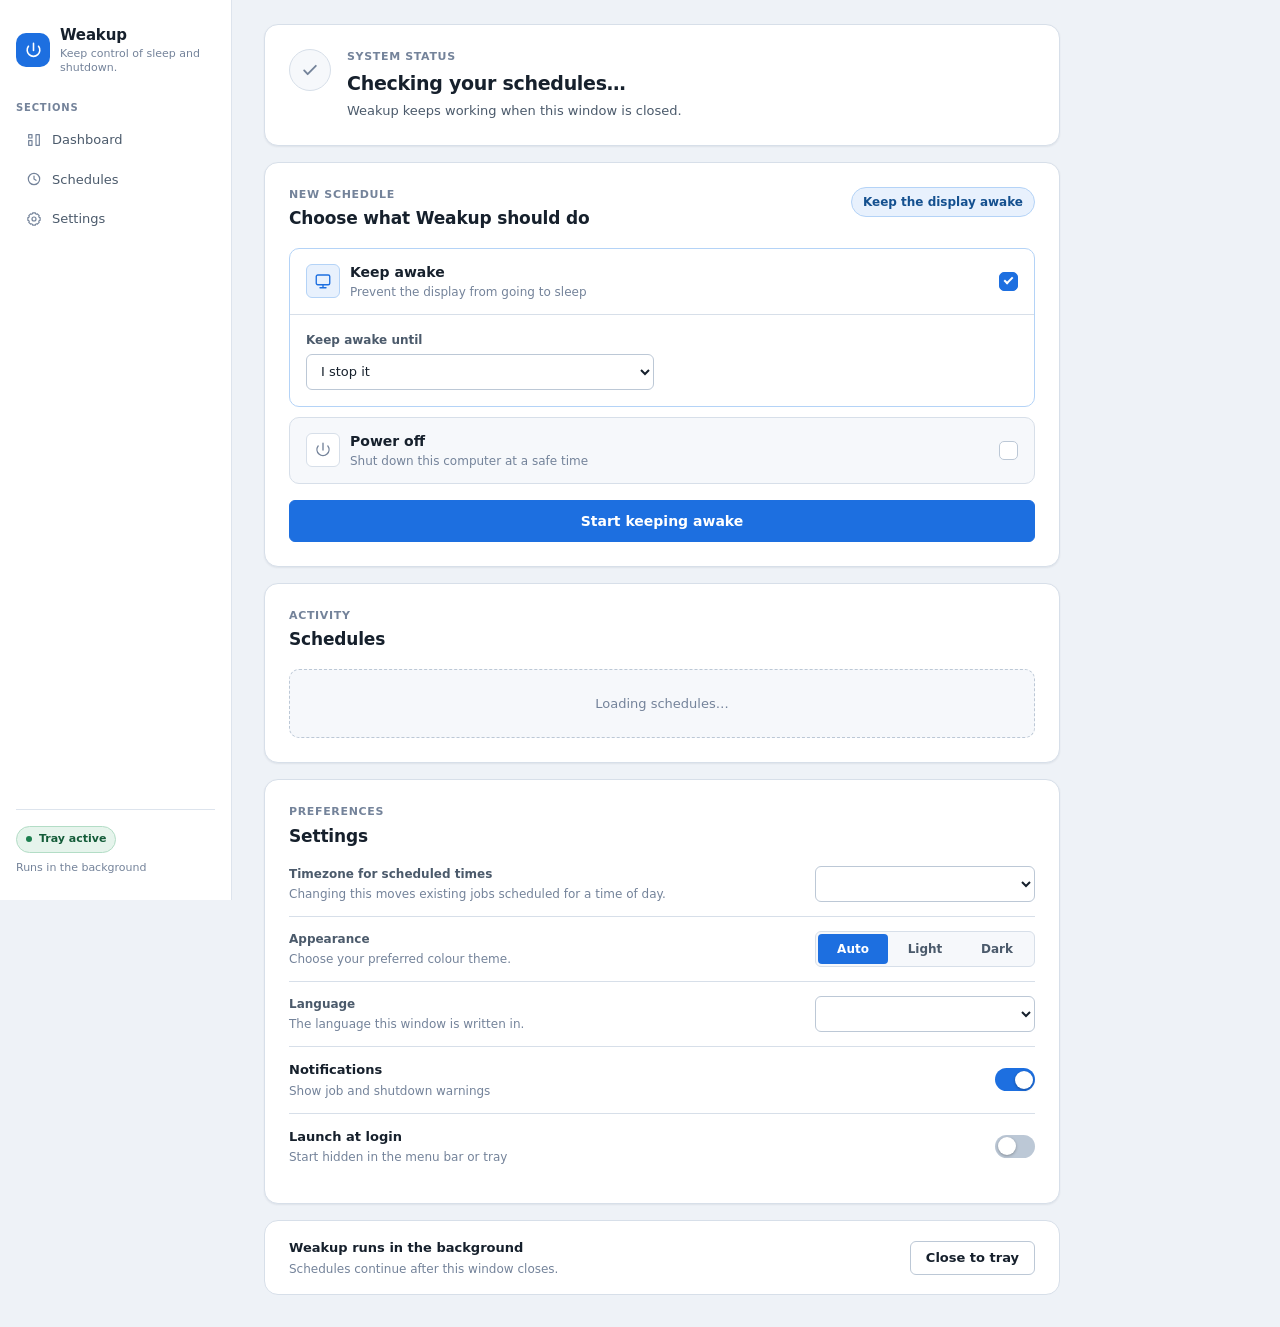
==== commit a2fd931c: "desktop: wide layout, light/dark theme, and language switching Redesigns the desktop app into a 1000" ====
--- a/desktop/src/index.html
+++ b/desktop/src/index.html
@@ -1,5 +1,5 @@
 <!DOCTYPE html>
-<html lang="en">
+<html lang="en" data-theme="light">
   <head>
     <meta charset="UTF-8" />
     <meta name="viewport" content="width=device-width, initial-scale=1.0" />
@@ -7,7 +7,7 @@
     <link rel="stylesheet" href="styles.css" />
   </head>
   <body>
-    <a class="skip-link" href="#create">Skip to scheduling</a>
+    <a class="skip-link" href="#create" data-i18n="app.skipToScheduling">Skip to scheduling</a>
 
     <!-- This must remain the first surface. main.js moves focus directly to Cancel. -->
     <section id="grace" class="grace" role="alert" aria-labelledby="grace-heading" hidden>
@@ -18,13 +18,13 @@
               <path d="M12 8v5m0 3.5v.01M10.3 3.7 2.6 17a2 2 0 0 0 1.7 3h15.4a2 2 0 0 0 1.7-3L13.7 3.7a2 2 0 0 0-3.4 0Z" />
             </svg>
             <div>
-              <p class="grace-eyebrow">Power-off warning</p>
-              <h2 id="grace-heading">This computer is shutting down</h2>
+              <p class="grace-eyebrow" data-i18n="grace.eyebrow">Power-off warning</p>
+              <h2 id="grace-heading" data-i18n="grace.heading">This computer is shutting down</h2>
             </div>
           </div>
           <p class="grace-count">
             <strong id="grace-seconds">60</strong>
-            <span id="grace-unit">seconds left</span>
+            <span id="grace-unit" data-i18n="grace.secondsLeft">seconds left</span>
           </p>
         </div>
         <div
@@ -38,71 +38,121 @@
         >
           <div class="grace-bar-fill" id="grace-bar-fill"></div>
         </div>
-        <button type="button" id="grace-cancel" class="button button-cancel-shutdown">
+        <button type="button" id="grace-cancel" class="button button-cancel-shutdown" data-i18n="grace.cancel">
           Cancel shutdown and keep this computer on
         </button>
-        <p class="grace-note">Cancelling is safe. The scheduled power-off job will stop.</p>
+        <p class="grace-note" data-i18n="grace.note">
+          Cancelling is safe. The scheduled power-off job will stop.
+        </p>
       </div>
     </section>
 
-    <main>
-      <header class="app-header">
-        <div class="brand" aria-label="Weakup">
+    <div class="shell">
+      <!--
+        The sidebar is a nav of in-page links, not a router. Every panel stays in the
+        document so the countdowns keep ticking and a screen reader can walk the whole
+        window; the links move focus rather than swapping content out.
+      -->
+      <nav class="sidebar" aria-label="Weakup">
+        <div class="sidebar-brand">
           <span class="brand-mark" aria-hidden="true">
             <svg viewBox="0 0 24 24">
               <path d="M12 3v9m6.4-5.4a8 8 0 1 1-12.8 0" />
             </svg>
           </span>
-          <div>
-            <h1>Weakup</h1>
-            <p>Keep control of sleep and shutdown.</p>
-          </div>
+          <span class="sidebar-brand-copy">
+            <strong>Weakup</strong>
+            <small data-i18n="app.tagline">Keep control of sleep and shutdown.</small>
+          </span>
         </div>
-        <span class="background-badge">
-          <span aria-hidden="true"></span>
-          Tray active
-        </span>
-      </header>
-
-      <section class="status-panel" aria-labelledby="dashboard-status">
-        <div class="status-orb" aria-hidden="true">
-          <svg class="icon" viewBox="0 0 24 24">
-            <path d="M5 12.5 9.2 17 19 7" />
-          </svg>
+
+        <p class="sidebar-label" id="nav-label" data-i18n="nav.section">Sections</p>
+        <ul class="sidebar-nav" aria-labelledby="nav-label">
+          <li>
+            <a href="#dashboard" class="sidebar-link">
+              <svg class="icon" aria-hidden="true" viewBox="0 0 24 24">
+                <path d="M4 13h5v7H4zm11-9h5v16h-5zM4 4h5v5H4z" />
+              </svg>
+              <span data-i18n="nav.dashboard">Dashboard</span>
+            </a>
+          </li>
+          <li>
+            <a href="#jobs" class="sidebar-link">
+              <svg class="icon" aria-hidden="true" viewBox="0 0 24 24">
+                <circle cx="12" cy="12" r="8.5" />
+                <path d="M12 7.5V12l3 2" />
+              </svg>
+              <span data-i18n="nav.schedules">Schedules</span>
+            </a>
+          </li>
+          <li>
+            <a href="#settings" class="sidebar-link">
+              <svg class="icon" aria-hidden="true" viewBox="0 0 24 24">
+                <circle cx="12" cy="12" r="3" />
+                <path d="M19.4 15a1.7 1.7 0 0 0 .3 1.9l.1.1-2.8 2.8-.1-.1a1.7 1.7 0 0 0-1.9-.3 1.7 1.7 0 0 0-1 1.6v.2h-4V21a1.7 1.7 0 0 0-1-1.6 1.7 1.7 0 0 0-1.9.3l-.1.1L4.2 17l.1-.1a1.7 1.7 0 0 0 .3-1.9A1.7 1.7 0 0 0 3 14H2.8v-4H3a1.7 1.7 0 0 0 1.6-1 1.7 1.7 0 0 0-.3-1.9L4.2 7 7 4.2l.1.1A1.7 1.7 0 0 0 9 4.6 1.7 1.7 0 0 0 10 3V2.8h4V3a1.7 1.7 0 0 0 1 1.6 1.7 1.7 0 0 0 1.9-.3l.1-.1L19.8 7l-.1.1a1.7 1.7 0 0 0-.3 1.9 1.7 1.7 0 0 0 1.6 1h.2v4H21a1.7 1.7 0 0 0-1.6 1Z" />
+              </svg>
+              <span data-i18n="nav.settings">Settings</span>
+            </a>
+          </li>
+        </ul>
+
+        <div class="sidebar-foot">
+          <span class="tray-badge" id="tray-badge">
+            <span class="tray-dot" aria-hidden="true"></span>
+            <span data-i18n="nav.trayActive">Tray active</span>
+          </span>
+          <p data-i18n="nav.runsInBackground">Runs in the background</p>
         </div>
-        <div class="status-copy">
-          <p class="eyebrow">System status</p>
-          <h2 id="dashboard-status">Checking your schedules…</h2>
-          <p id="dashboard-detail">Weakup keeps working when this window is closed.</p>
-        </div>
-      </section>
-
-      <section id="degraded" class="degraded-panel" aria-labelledby="degraded-heading" hidden>
-        <div class="section-title-row">
-          <div>
-            <p class="eyebrow">Needs attention</p>
-            <h2 id="degraded-heading">Some features are unavailable</h2>
-          </div>
-        </div>
-        <ul id="degraded-list" class="degraded-list"></ul>
-      </section>
-
-      <!-- The native checkboxes remain independent: either action or both may be scheduled. -->
-      <section id="create" class="composer" aria-labelledby="create-heading">
-        <div class="section-title-row">
-          <div>
-            <p class="eyebrow">New schedule</p>
-            <h2 id="create-heading">Choose what Weakup should do</h2>
-          </div>
-          <p id="create-selection" class="selection-summary" aria-live="polite">
-            Keep the display awake
-          </p>
-        </div>
-
-        <form id="create-form" novalidate>
-          <div class="feature-grid">
-            <fieldset id="keep-awake-card" class="feature-card feature-card-awake is-selected">
-              <legend>
+      </nav>
+
+      <main class="content">
+        <section id="dashboard" class="status-panel" aria-labelledby="dashboard-status">
+          <div class="status-orb" aria-hidden="true">
+            <svg class="icon" viewBox="0 0 24 24">
+              <path d="M5 12.5 9.2 17 19 7" />
+            </svg>
+          </div>
+          <div class="status-copy">
+            <p class="eyebrow" data-i18n="status.eyebrow">System status</p>
+            <h2 id="dashboard-status" data-i18n="status.checking">Checking your schedules…</h2>
+            <p id="dashboard-detail" data-i18n="status.backgroundNote">
+              Weakup keeps working when this window is closed.
+            </p>
+          </div>
+        </section>
+
+        <section id="degraded" class="degraded-panel" aria-labelledby="degraded-heading" hidden>
+          <div class="section-title-row">
+            <div>
+              <p class="eyebrow" data-i18n="degraded.eyebrow">Needs attention</p>
+              <h2 id="degraded-heading" data-i18n="degraded.heading">
+                Some features are unavailable
+              </h2>
+            </div>
+          </div>
+          <ul id="degraded-list" class="degraded-list"></ul>
+        </section>
+
+        <!-- The native checkboxes remain independent: either action or both may be scheduled. -->
+        <section id="create" class="composer" aria-labelledby="create-heading">
+          <div class="section-title-row">
+            <div>
+              <p class="eyebrow" data-i18n="create.eyebrow">New schedule</p>
+              <h2 id="create-heading" data-i18n="create.heading">Choose what Weakup should do</h2>
+            </div>
+            <p id="create-selection" class="selection-summary" aria-live="polite">
+              Keep the display awake
+            </p>
+          </div>
+
+          <form id="create-form" novalidate>
+            <div class="feature-grid">
+              <div
+                id="keep-awake-card"
+                class="feature-card feature-card-awake is-selected"
+                role="group"
+                aria-labelledby="keep-awake-name"
+              >
                 <label class="feature-toggle">
                   <input type="checkbox" id="want-keep-awake" checked />
                   <span class="feature-icon" aria-hidden="true">
@@ -112,53 +162,68 @@
                     </svg>
                   </span>
                   <span class="feature-toggle-copy">
-                    <strong>Keep awake</strong>
-                    <small>Prevent the display from going to sleep</small>
+                    <strong id="keep-awake-name" data-i18n="keepAwake.title">Keep awake</strong>
+                    <small data-i18n="keepAwake.description">
+                      Prevent the display from going to sleep
+                    </small>
                   </span>
                   <span class="check-indicator" aria-hidden="true"></span>
                 </label>
-              </legend>
-
-              <div class="job-body" id="keep-awake-body">
-                <div class="fields-row">
-                  <div class="field field-mode">
-                    <label for="keep-awake-mode">Keep awake until</label>
-                    <select id="keep-awake-mode">
-                      <option value="indefinite" selected>I stop it</option>
-                      <option value="duration">A duration</option>
-                      <option value="absoluteTime">A time today</option>
-                    </select>
+
+                <div class="job-body" id="keep-awake-body">
+                  <div class="fields-row">
+                    <div class="field field-mode">
+                      <label for="keep-awake-mode" data-i18n="keepAwake.modeLabel">
+                        Keep awake until
+                      </label>
+                      <select id="keep-awake-mode">
+                        <option value="indefinite" selected data-i18n="keepAwake.modeIndefinite">
+                          I stop it
+                        </option>
+                        <option value="duration" data-i18n="keepAwake.modeDuration">
+                          A duration
+                        </option>
+                        <option value="absoluteTime" data-i18n="keepAwake.modeTime">
+                          A time today
+                        </option>
+                      </select>
+                    </div>
+
+                    <div class="field field-value" id="keep-awake-duration-field" hidden>
+                      <label for="keep-awake-minutes" data-i18n="field.duration">Duration</label>
+                      <div class="input-suffix">
+                        <input
+                          type="number"
+                          id="keep-awake-minutes"
+                          min="1"
+                          max="1440"
+                          step="1"
+                          value="120"
+                          inputmode="numeric"
+                          aria-describedby="keep-awake-minutes-hint"
+                        />
+                        <span data-i18n="field.minutesSuffix">min</span>
+                      </div>
+                      <p class="hint" id="keep-awake-minutes-hint" data-i18n="field.durationHint">
+                        1 minute to 24 hours.
+                      </p>
+                    </div>
+
+                    <div class="field field-value" id="keep-awake-time-field" hidden>
+                      <label for="keep-awake-time" data-i18n="field.localTime">Local time</label>
+                      <input type="time" id="keep-awake-time" value="18:00" />
+                    </div>
                   </div>
-
-                  <div class="field field-value" id="keep-awake-duration-field" hidden>
-                    <label for="keep-awake-minutes">Duration</label>
-                    <div class="input-suffix">
-                      <input
-                        type="number"
-                        id="keep-awake-minutes"
-                        min="1"
-                        max="1440"
-                        step="1"
-                        value="120"
-                        inputmode="numeric"
-                        aria-describedby="keep-awake-minutes-hint"
-                      />
-                      <span>min</span>
-                    </div>
-                    <p class="hint" id="keep-awake-minutes-hint">1 minute to 24 hours.</p>
-                  </div>
-
-                  <div class="field field-value" id="keep-awake-time-field" hidden>
-                    <label for="keep-awake-time">Local time</label>
-                    <input type="time" id="keep-awake-time" value="18:00" />
-                  </div>
+                  <p class="preview" id="keep-awake-preview" aria-live="polite"></p>
                 </div>
-                <p class="preview" id="keep-awake-preview" aria-live="polite"></p>
-              </div>
-            </fieldset>
-
-            <fieldset id="power-off-card" class="feature-card feature-card-power">
-              <legend>
+              </div>
+
+              <div
+                id="power-off-card"
+                class="feature-card feature-card-power"
+                role="group"
+                aria-labelledby="power-off-name"
+              >
                 <label class="feature-toggle">
                   <input type="checkbox" id="want-power-off" />
                   <span class="feature-icon" aria-hidden="true">
@@ -167,138 +232,208 @@
                     </svg>
                   </span>
                   <span class="feature-toggle-copy">
-                    <strong>Power off</strong>
-                    <small>Shut down this computer at a safe time</small>
+                    <strong id="power-off-name" data-i18n="powerOff.title">Power off</strong>
+                    <small data-i18n="powerOff.description">
+                      Shut down this computer at a safe time
+                    </small>
                   </span>
                   <span class="check-indicator" aria-hidden="true"></span>
                 </label>
-              </legend>
-
-              <div class="job-body" id="power-off-body" inert hidden>
-                <div class="fields-row">
-                  <div class="field field-mode">
-                    <label for="power-off-mode">Power off</label>
-                    <select id="power-off-mode">
-                      <option value="duration" selected>After a duration</option>
-                      <option value="absoluteTime">At a time today</option>
-                    </select>
+
+                <div class="job-body" id="power-off-body" inert hidden>
+                  <div class="fields-row">
+                    <div class="field field-mode">
+                      <label for="power-off-mode" data-i18n="powerOff.modeLabel">Power off</label>
+                      <select id="power-off-mode">
+                        <option value="duration" selected data-i18n="powerOff.modeDuration">
+                          After a duration
+                        </option>
+                        <option value="absoluteTime" data-i18n="powerOff.modeTime">
+                          At a time today
+                        </option>
+                      </select>
+                    </div>
+
+                    <div class="field field-value" id="power-off-duration-field">
+                      <label for="power-off-minutes" data-i18n="field.duration">Duration</label>
+                      <div class="input-suffix">
+                        <input
+                          type="number"
+                          id="power-off-minutes"
+                          min="1"
+                          max="1440"
+                          step="1"
+                          value="60"
+                          inputmode="numeric"
+                          aria-describedby="power-off-minutes-hint"
+                        />
+                        <span data-i18n="field.minutesSuffix">min</span>
+                      </div>
+                      <p class="hint" id="power-off-minutes-hint" data-i18n="field.durationHint">
+                        1 minute to 24 hours.
+                      </p>
+                    </div>
+
+                    <div class="field field-value" id="power-off-time-field" hidden>
+                      <label for="power-off-time" data-i18n="field.localTime">Local time</label>
+                      <input type="time" id="power-off-time" value="23:00" />
+                    </div>
                   </div>
-
-                  <div class="field field-value" id="power-off-duration-field">
-                    <label for="power-off-minutes">Duration</label>
-                    <div class="input-suffix">
-                      <input
-                        type="number"
-                        id="power-off-minutes"
-                        min="1"
-                        max="1440"
-                        step="1"
-                        value="60"
-                        inputmode="numeric"
-                        aria-describedby="power-off-minutes-hint"
-                      />
-                      <span>min</span>
-                    </div>
-                    <p class="hint" id="power-off-minutes-hint">1 minute to 24 hours.</p>
-                  </div>
-
-                  <div class="field field-value" id="power-off-time-field" hidden>
-                    <label for="power-off-time">Local time</label>
-                    <input type="time" id="power-off-time" value="23:00" />
-                  </div>
+                  <p class="preview" id="power-off-preview" aria-live="polite"></p>
+                  <p class="safety-note">
+                    <svg class="icon" aria-hidden="true" viewBox="0 0 24 24">
+                      <path d="M12 8v5m0 3.5v.01M10.3 3.7 2.6 17a2 2 0 0 0 1.7 3h15.4a2 2 0 0 0 1.7-3L13.7 3.7a2 2 0 0 0-3.4 0Z" />
+                    </svg>
+                    <span data-i18n="powerOff.safetyNote">
+                      A cancellable 60-second warning always appears before shutdown.
+                    </span>
+                  </p>
                 </div>
-                <p class="preview" id="power-off-preview" aria-live="polite"></p>
-                <p class="safety-note">
-                  <svg class="icon" aria-hidden="true" viewBox="0 0 24 24">
-                    <path d="M12 8v5m0 3.5v.01M10.3 3.7 2.6 17a2 2 0 0 0 1.7 3h15.4a2 2 0 0 0 1.7-3L13.7 3.7a2 2 0 0 0-3.4 0Z" />
-                  </svg>
-                  A cancellable 60-second warning always appears before shutdown.
+              </div>
+            </div>
+
+            <p class="form-error" id="create-error" role="alert" hidden></p>
+            <button type="submit" id="create-submit" class="button button-primary">
+              Start keeping awake
+            </button>
+          </form>
+        </section>
+
+        <section id="jobs" class="jobs-section" aria-labelledby="jobs-heading">
+          <div class="section-title-row">
+            <div>
+              <p class="eyebrow" data-i18n="jobs.eyebrow">Activity</p>
+              <h2 id="jobs-heading" data-i18n="jobs.heading">Schedules</h2>
+            </div>
+          </div>
+          <p id="jobs-status" class="empty-state" aria-live="polite" data-i18n="jobs.loading">
+            Loading schedules…
+          </p>
+          <ul id="jobs-list" class="jobs-list"></ul>
+        </section>
+
+        <!--
+          Settings are a plain section rather than a disclosure now that the window is wide
+          enough to hold them. The appearance and language controls in particular are the
+          reason a user opens this panel, and hiding them behind a summary made them feel
+          like an afterthought.
+        -->
+        <section id="settings" class="settings-panel" aria-labelledby="settings-heading">
+          <div class="section-title-row">
+            <div>
+              <p class="eyebrow" data-i18n="settings.eyebrow">Preferences</p>
+              <h2 id="settings-heading" data-i18n="settings.heading">Settings</h2>
+            </div>
+          </div>
+
+          <div class="settings-grid">
+            <div class="setting-row">
+              <div class="setting-copy">
+                <label for="timezone" data-i18n="settings.timezoneLabel">
+                  Timezone for scheduled times
+                </label>
+                <p class="hint" data-i18n="settings.timezoneHint">
+                  Changing this moves existing jobs scheduled for a time of day.
                 </p>
               </div>
-            </fieldset>
-          </div>
-
-          <p class="form-error" id="create-error" role="alert" hidden></p>
-          <button type="submit" id="create-submit" class="button button-primary">
-            Start keeping awake
-          </button>
-        </form>
-      </section>
-
-      <section class="jobs-section" aria-labelledby="jobs-heading">
-        <div class="section-title-row">
-          <div>
-            <p class="eyebrow">Activity</p>
-            <h2 id="jobs-heading">Schedules</h2>
-          </div>
-        </div>
-        <p id="jobs-status" class="empty-state" aria-live="polite">Loading schedules…</p>
-        <ul id="jobs-list" class="jobs-list"></ul>
-      </section>
-
-      <details id="settings-panel" class="settings-panel">
-        <summary>
-          <svg class="settings-summary-icon icon" aria-hidden="true" viewBox="0 0 24 24">
-            <circle cx="12" cy="12" r="3" />
-            <path d="M19.4 15a1.7 1.7 0 0 0 .3 1.9l.1.1-2.8 2.8-.1-.1a1.7 1.7 0 0 0-1.9-.3 1.7 1.7 0 0 0-1 1.6v.2h-4V21a1.7 1.7 0 0 0-1-1.6 1.7 1.7 0 0 0-1.9.3l-.1.1L4.2 17l.1-.1a1.7 1.7 0 0 0 .3-1.9A1.7 1.7 0 0 0 3 14H2.8v-4H3a1.7 1.7 0 0 0 1.6-1 1.7 1.7 0 0 0-.3-1.9L4.2 7 7 4.2l.1.1A1.7 1.7 0 0 0 9 4.6 1.7 1.7 0 0 0 10 3V2.8h4V3a1.7 1.7 0 0 0 1 1.6 1.7 1.7 0 0 0 1.9-.3l.1-.1L19.8 7l-.1.1a1.7 1.7 0 0 0-.3 1.9 1.7 1.7 0 0 0 1.6 1h.2v4H21a1.7 1.7 0 0 0-1.6 1Z" />
-          </svg>
-          <span>
-            <strong>Settings</strong>
-            <small>Timezone, notifications, and startup</small>
-          </span>
-          <svg class="disclosure-arrow icon" aria-hidden="true" viewBox="0 0 24 24">
-            <path d="m8 10 4 4 4-4" />
-          </svg>
-        </summary>
-
-        <div class="settings-content" aria-labelledby="settings-heading">
-          <h2 id="settings-heading" class="visually-hidden">Settings</h2>
-
-          <div class="field settings-field">
-            <label for="timezone">Timezone for scheduled times</label>
-            <select id="timezone"></select>
-            <p class="hint">Changing this moves existing jobs scheduled for a time of day.</p>
-          </div>
-
-          <label class="setting-toggle">
-            <span>
-              <strong>Notifications</strong>
-              <small>Show job and shutdown warnings</small>
-            </span>
-            <input type="checkbox" id="notifications-enabled" checked />
-          </label>
-
-          <label class="setting-toggle">
-            <span>
-              <strong>Launch at login</strong>
-              <small>Start hidden in the menu bar or tray</small>
-            </span>
-            <input type="checkbox" id="autostart-enabled" />
-          </label>
+              <div class="setting-control">
+                <select id="timezone"></select>
+              </div>
+            </div>
+
+            <!--
+              A radiogroup rather than a select: three mutually exclusive options that fit
+              on one line, and arrow-key navigation comes free from native radios.
+            -->
+            <div class="setting-row">
+              <div class="setting-copy">
+                <span class="setting-title" id="appearance-label" data-i18n="settings.appearanceLabel">
+                  Appearance
+                </span>
+                <p class="hint" data-i18n="settings.appearanceHint">
+                  Choose your preferred colour theme.
+                </p>
+              </div>
+              <div class="setting-control">
+                <div class="segmented" role="radiogroup" aria-labelledby="appearance-label">
+                  <label class="segment">
+                    <input type="radio" name="theme" id="theme-auto" value="auto" checked />
+                    <span data-i18n="settings.themeAuto">Auto</span>
+                  </label>
+                  <label class="segment">
+                    <input type="radio" name="theme" id="theme-light" value="light" />
+                    <span data-i18n="settings.themeLight">Light</span>
+                  </label>
+                  <label class="segment">
+                    <input type="radio" name="theme" id="theme-dark" value="dark" />
+                    <span data-i18n="settings.themeDark">Dark</span>
+                  </label>
+                </div>
+              </div>
+            </div>
+
+            <div class="setting-row">
+              <div class="setting-copy">
+                <label for="language" data-i18n="settings.languageLabel">Language</label>
+                <p class="hint" data-i18n="settings.languageHint">
+                  The language this window is written in.
+                </p>
+              </div>
+              <div class="setting-control">
+                <select id="language"></select>
+              </div>
+            </div>
+
+            <label class="setting-row setting-toggle">
+              <span class="setting-copy">
+                <strong data-i18n="settings.notificationsTitle">Notifications</strong>
+                <small data-i18n="settings.notificationsDescription">
+                  Show job and shutdown warnings
+                </small>
+              </span>
+              <input type="checkbox" id="notifications-enabled" checked />
+            </label>
+
+            <label class="setting-row setting-toggle">
+              <span class="setting-copy">
+                <strong data-i18n="settings.autostartTitle">Launch at login</strong>
+                <small data-i18n="settings.autostartDescription">
+                  Start hidden in the menu bar or tray
+                </small>
+              </span>
+              <input type="checkbox" id="autostart-enabled" />
+            </label>
+          </div>
 
           <p class="form-error" id="settings-error" role="alert" hidden></p>
           <p class="settings-status" id="settings-status" aria-live="polite"></p>
-        </div>
-      </details>
-
-      <footer class="page-footer">
-        <div>
-          <strong>Weakup runs in the background</strong>
-          <p>Schedules continue after this window closes.</p>
-        </div>
-        <button type="button" id="hide-window" class="button button-quiet">Close to tray</button>
-      </footer>
-    </main>
+        </section>
+
+        <footer class="page-footer">
+          <div>
+            <strong data-i18n="footer.title">Weakup runs in the background</strong>
+            <p data-i18n="footer.description">Schedules continue after this window closes.</p>
+          </div>
+          <button type="button" id="hide-window" class="button button-quiet" data-i18n="footer.hide">
+            Close to tray
+          </button>
+        </footer>
+      </main>
+    </div>
 
     <dialog id="quit-dialog" aria-labelledby="quit-heading">
       <svg class="dialog-icon icon" aria-hidden="true" viewBox="0 0 24 24">
         <path d="M12 8v5m0 3.5v.01M10.3 3.7 2.6 17a2 2 0 0 0 1.7 3h15.4a2 2 0 0 0 1.7-3L13.7 3.7a2 2 0 0 0-3.4 0Z" />
       </svg>
-      <h2 id="quit-heading">Quit Weakup?</h2>
+      <h2 id="quit-heading" data-i18n="quit.heading">Quit Weakup?</h2>
       <p id="quit-body">A job is still running. Quitting cancels it.</p>
       <div class="dialog-actions">
-        <button type="button" id="quit-cancel" class="button" autofocus>Keep running</button>
-        <button type="button" id="quit-confirm" class="button button-danger">Quit anyway</button>
+        <button type="button" id="quit-cancel" class="button" autofocus data-i18n="quit.keepRunning">
+          Keep running
+        </button>
+        <button type="button" id="quit-confirm" class="button button-danger" data-i18n="quit.confirm">
+          Quit anyway
+        </button>
       </div>
     </dialog>
 
@@ -306,11 +441,15 @@
       <svg class="dialog-icon icon" aria-hidden="true" viewBox="0 0 24 24">
         <path d="M20 7v5h-5M4 17v-5h5m9.5-1a7 7 0 0 0-11.8-3.5L4 10m16 4-2.7 2.5A7 7 0 0 1 5.5 13" />
       </svg>
-      <h2 id="replace-heading">Replace the active schedule?</h2>
+      <h2 id="replace-heading" data-i18n="replace.heading">Replace the active schedule?</h2>
       <p id="replace-body"></p>
       <div class="dialog-actions">
-        <button type="button" id="replace-cancel" class="button" autofocus>Keep current</button>
-        <button type="button" id="replace-confirm" class="button button-danger">Replace schedule</button>
+        <button type="button" id="replace-cancel" class="button" autofocus data-i18n="replace.keepCurrent">
+          Keep current
+        </button>
+        <button type="button" id="replace-confirm" class="button button-danger" data-i18n="replace.confirm">
+          Replace schedule
+        </button>
       </div>
     </dialog>
 
--- a/desktop/src/styles.css
+++ b/desktop/src/styles.css
@@ -1,127 +1,195 @@
+/*
+ * Weakup's stylesheet.
+ *
+ * The layout is a fixed sidebar and a scrolling content column. The sidebar is navigation
+ * only — every panel stays in the document, because the countdowns have to keep ticking and
+ * a screen reader has to be able to walk the whole window in one pass.
+ *
+ * Three rules run through the file.
+ *
+ * Colour is defined twice, explicitly, under `[data-theme="light"]` and `[data-theme="dark"]`.
+ * No `color-mix()`, no `light-dark()`: the macOS floor is 10.15, and a function the WebView
+ * does not understand drops the whole declaration, which for a background colour means
+ * unreadable text rather than a slightly-off shade. `main.js` resolves `auto` against the
+ * system preference and writes the attribute, so one code path decides the palette.
+ *
+ * Blue is the interactive colour and it is the only one. Red belongs to the shutdown
+ * countdown and to nothing else, so a red surface in this app always means the machine is
+ * about to turn off.
+ *
+ * A focus ring is never removed. `:focus-visible` is styled everywhere focus can land, and
+ * the one thing this file must never contain is `outline: none`.
+ */
+
+/* ------------------------------------------------------------------ */
+/* Tokens                                                             */
+/* ------------------------------------------------------------------ */
+
 :root {
-  color-scheme: light dark;
-
-  --canvas: #f0f3f2;
+  --radius-sm: 6px;
+  --radius: 10px;
+  --radius-lg: 14px;
+
+  --sidebar-width: 232px;
+  --content-max: 860px;
+
+  /* Named by role so a panel and a control cannot drift apart. */
+  --gap-xs: 6px;
+  --gap-sm: 10px;
+  --gap: 16px;
+  --gap-lg: 24px;
+  --gap-xl: 32px;
+
+  --font: -apple-system, BlinkMacSystemFont, "Segoe UI", system-ui, sans-serif;
+  /* Countdowns are tabular so the digits do not shift the line as they change. */
+  --font-mono: ui-monospace, SFMono-Regular, "SF Mono", Menlo, monospace;
+
+  --transition: 140ms ease;
+}
+
+/*
+ * Light: white surfaces on a cool blue-grey canvas. The blue reads in the tint of the
+ * background and in the interactive colour rather than in large blue fills.
+ */
+[data-theme="light"] {
+  --canvas: #eef2f7;
   --surface: #ffffff;
+  --surface-sunken: #f6f8fb;
   --surface-raised: #ffffff;
-  --surface-soft: #f5f7f6;
-
-  --text: #111915;
-  --muted: #516059;
-  --faint: #86978f;
-
-  --border: #d8e0db;
-  --border-strong: #a4b3ab;
-
-  --brand: #196846;
-  --brand-hover: #135b3c;
-  --brand-soft: #e2f0e9;
-  --brand-text: #ffffff;
-
-  --awake: #196848;
-  --awake-soft: #e2f0e9;
-
-  --power: #3c5c7c;
-  --power-soft: #e6eef5;
-
-  --danger: #a12e28;
-  --danger-hover: #8e2722;
-  --danger-soft: #faeae8;
-  --danger-text: #ffffff;
-
-  --warning: #7b5500;
-  --warning-soft: #fef3d6;
-
-  --focus: #0063b1;
-
-  --shadow-sm: 0 1px 2px rgba(8, 22, 14, 0.05), 0 4px 14px rgba(8, 22, 14, 0.04);
-  --shadow-md: 0 6px 24px rgba(8, 22, 14, 0.09), 0 2px 6px rgba(8, 22, 14, 0.05);
-
-  --radius-sm: 8px;
-  --radius-md: 12px;
-  --radius-lg: 16px;
-}
-
-@media (prefers-color-scheme: dark) {
-  :root {
-    --canvas: #0d1410;
-    --surface: #151d18;
-    --surface-raised: #1a2420;
-    --surface-soft: #1e2a25;
-
-    --text: #eaf2ec;
-    --muted: #90a89b;
-    --faint: #6b8077;
-
-    --border: #263328;
-    --border-strong: #4a6054;
-
-    --brand: #38a872;
-    --brand-hover: #46b880;
-    --brand-soft: #1a3328;
-    --brand-text: #091f12;
-
-    --awake: #38a872;
-    --awake-soft: #1a3328;
-
-    --power: #6090b8;
-    --power-soft: #1e2d3d;
-
-    --danger: #d96059;
-    --danger-hover: #e37069;
-    --danger-soft: #3a1e1c;
-    --danger-text: #1c0806;
-
-    --warning: #d4a030;
-    --warning-soft: #342510;
-
-    --focus: #5eb0ff;
-
-    --shadow-sm: 0 1px 3px rgba(0, 0, 0, 0.22), 0 4px 16px rgba(0, 0, 0, 0.14);
-    --shadow-md: 0 8px 32px rgba(0, 0, 0, 0.3), 0 2px 8px rgba(0, 0, 0, 0.2);
-  }
-}
-
-/* ------------------------------------------------------------------ */
-/* Reset and base                                                      */
-/* ------------------------------------------------------------------ */
-
-* {
+  --sidebar-bg: #ffffff;
+  --sidebar-border: #dde4ed;
+
+  --text: #16202c;
+  --text-secondary: #4b5a6b;
+  --text-muted: #74839a;
+  --text-inverse: #ffffff;
+
+  --border: #d7dfe9;
+  --border-strong: #bcc8d6;
+
+  --accent: #1d6fe0;
+  --accent-hover: #1a63c8;
+  --accent-soft: #e8f1fd;
+  --accent-border: #b4d3f7;
+  --accent-text: #14508f;
+
+  --danger: #c9342b;
+  --danger-hover: #b02a22;
+  --danger-soft: #fdeceb;
+  --danger-border: #f3c3bf;
+  --danger-text: #8f231c;
+
+  --warning-soft: #fdf5e3;
+  --warning-border: #ecd9a8;
+  --warning-text: #7a5a12;
+
+  --success: #1d7f4f;
+  --success-soft: #e6f4ec;
+  --success-border: #b3ddc6;
+  --success-text: #145c39;
+
+  --shadow-sm: 0 1px 2px rgba(19, 34, 51, 0.07);
+  --shadow-lg: 0 12px 32px rgba(19, 34, 51, 0.16);
+
+  --scrim: rgba(16, 26, 38, 0.45);
+  --knob: #ffffff;
+
+  --focus-ring: #1d6fe0;
+  color-scheme: light;
+}
+
+/*
+ * Dark: near-black graphite panels with a brighter blue. The canvas is darker than the
+ * panels so the panels read as raised without a shadow, which barely renders on dark
+ * backgrounds anyway.
+ */
+[data-theme="dark"] {
+  --canvas: #16181c;
+  --surface: #202329;
+  --surface-sunken: #1a1d22;
+  --surface-raised: #262a31;
+  --sidebar-bg: #1b1e23;
+  --sidebar-border: #2c3138;
+
+  --text: #eef1f5;
+  --text-secondary: #b3bcc8;
+  --text-muted: #8b95a3;
+  --text-inverse: #ffffff;
+
+  --border: #333941;
+  --border-strong: #454d57;
+
+  --accent: #3d8bfd;
+  --accent-hover: #5b9dff;
+  --accent-soft: #1c2a3f;
+  --accent-border: #2f4c73;
+  --accent-text: #9cc4ff;
+
+  --danger: #e5544a;
+  --danger-hover: #ef6a60;
+  --danger-soft: #34211f;
+  --danger-border: #5c322e;
+  --danger-text: #ffb0a8;
+
+  --warning-soft: #2e2718;
+  --warning-border: #4d4327;
+  --warning-text: #e8c979;
+
+  --success: #35b073;
+  --success-soft: #1a2b22;
+  --success-border: #2c5240;
+  --success-text: #8fe0b4;
+
+  --shadow-sm: 0 1px 2px rgba(0, 0, 0, 0.4);
+  --shadow-lg: 0 16px 40px rgba(0, 0, 0, 0.6);
+
+  --scrim: rgba(0, 0, 0, 0.6);
+  --knob: #ffffff;
+
+  --focus-ring: #6ba6ff;
+  color-scheme: dark;
+}
+
+/* ------------------------------------------------------------------ */
+/* Base                                                               */
+/* ------------------------------------------------------------------ */
+
+*,
+*::before,
+*::after {
   box-sizing: border-box;
 }
 
-html {
-  min-width: 320px;
-  background: var(--canvas);
-}
-
+html,
 body {
-  min-height: 100vh;
+  height: 100%;
+}
+
+body {
   margin: 0;
+  font-family: var(--font);
+  font-size: 14px;
+  line-height: 1.5;
   color: var(--text);
   background: var(--canvas);
-  font-family: Inter, ui-sans-serif, -apple-system, BlinkMacSystemFont, "Segoe UI", sans-serif;
-  font-size: 15px;
-  line-height: 1.5;
   -webkit-font-smoothing: antialiased;
 }
 
-button,
-input,
-select {
-  font: inherit;
-}
-
-button,
-summary,
-label,
-select,
-input[type="checkbox"] {
-  -webkit-tap-highlight-color: transparent;
-}
-
+h1,
+h2,
+h3,
+p {
+  margin: 0;
+}
+
+/*
+ * The icon set. Every icon is an inline SVG drawn as a stroke, so one rule sizes and colours
+ * all of them and each inherits the text colour of whatever it sits in.
+ */
 .icon {
-  display: block;
+  width: 18px;
+  height: 18px;
+  flex: none;
   fill: none;
   stroke: currentColor;
   stroke-width: 1.8;
@@ -129,33 +197,17 @@
   stroke-linejoin: round;
 }
 
-main {
-  width: min(100%, 640px);
-  margin: 0 auto;
-  padding: 24px 24px 36px;
-}
-
-:focus-visible {
-  outline: 3px solid var(--focus);
-  outline-offset: 3px;
-  border-radius: 6px;
-}
-
-.skip-link {
-  position: fixed;
-  left: -9999px;
-  top: 8px;
-  z-index: 30;
-  padding: 10px 14px;
-  border: 2px solid var(--focus);
-  border-radius: var(--radius-sm);
-  color: var(--text);
-  background: var(--surface-raised);
-  font-weight: 700;
-}
-
-.skip-link:focus {
-  left: 12px;
+.eyebrow {
+  font-size: 11px;
+  font-weight: 600;
+  letter-spacing: 0.06em;
+  text-transform: uppercase;
+  color: var(--text-muted);
+}
+
+.hint {
+  font-size: 12px;
+  color: var(--text-muted);
 }
 
 .visually-hidden {
@@ -165,132 +217,256 @@
   padding: 0;
   margin: -1px;
   overflow: hidden;
-  clip: rect(0, 0, 0, 0);
+  clip: rect(0 0 0 0);
   white-space: nowrap;
   border: 0;
 }
 
-/* ------------------------------------------------------------------ */
-/* Header                                                             */
-/* ------------------------------------------------------------------ */
-
-.app-header {
-  display: flex;
+/* Off-screen until focused, rather than absent: a keyboard user has to be able to reach it. */
+.skip-link {
+  position: absolute;
+  top: var(--gap-sm);
+  left: var(--gap-sm);
+  z-index: 60;
+  padding: 8px 14px;
+  font-weight: 600;
+  color: var(--text-inverse);
+  text-decoration: none;
+  background: var(--accent);
+  border-radius: var(--radius-sm);
+  transform: translateY(-250%);
+  transition: transform var(--transition);
+}
+
+.skip-link:focus-visible {
+  transform: translateY(0);
+}
+
+:focus-visible {
+  outline: 2px solid var(--focus-ring);
+  outline-offset: 2px;
+}
+
+/* ------------------------------------------------------------------ */
+/* Shell and sidebar                                                  */
+/* ------------------------------------------------------------------ */
+
+.shell {
+  display: grid;
+  grid-template-columns: var(--sidebar-width) 1fr;
+  min-height: 100vh;
+}
+
+.sidebar {
+  display: flex;
+  flex-direction: column;
+  gap: var(--gap-lg);
+  padding: var(--gap-lg) var(--gap);
+  background: var(--sidebar-bg);
+  border-right: 1px solid var(--sidebar-border);
+  /* Sticky rather than fixed, so it stays in the grid and cannot overlap the content. */
+  position: sticky;
+  top: 0;
+  height: 100vh;
+}
+
+.sidebar-brand {
+  display: flex;
+  gap: var(--gap-sm);
   align-items: center;
-  justify-content: space-between;
-  gap: 16px;
-  margin-bottom: 22px;
-}
-
-.brand {
-  display: flex;
-  align-items: center;
-  gap: 12px;
 }
 
 .brand-mark {
   display: grid;
-  flex: 0 0 auto;
-  width: 40px;
-  height: 40px;
   place-items: center;
-  border-radius: 12px;
-  background: var(--brand);
-  color: var(--brand-text);
-  box-shadow: 0 4px 12px rgba(25, 104, 70, 0.28);
-}
-
-.brand-mark .icon {
-  width: 20px;
-  height: 20px;
+  width: 34px;
+  height: 34px;
+  flex: none;
+  color: var(--text-inverse);
+  background: var(--accent);
+  border-radius: var(--radius);
+}
+
+.brand-mark svg {
+  width: 19px;
+  height: 19px;
+  fill: none;
+  stroke: currentColor;
   stroke-width: 2;
-}
-
-.brand h1 {
+  stroke-linecap: round;
+}
+
+.sidebar-brand-copy {
+  display: flex;
+  flex-direction: column;
+  min-width: 0;
+}
+
+.sidebar-brand-copy strong {
+  font-size: 15px;
+  font-weight: 650;
+  letter-spacing: -0.01em;
+}
+
+.sidebar-brand-copy small {
+  font-size: 11px;
+  line-height: 1.35;
+  color: var(--text-muted);
+}
+
+.sidebar-label {
+  margin-bottom: calc(var(--gap-lg) * -1 + var(--gap-xs));
+  font-size: 10px;
+  font-weight: 600;
+  letter-spacing: 0.08em;
+  text-transform: uppercase;
+  color: var(--text-muted);
+}
+
+.sidebar-nav {
+  display: flex;
+  flex-direction: column;
+  gap: 2px;
   margin: 0;
-  font-size: 1.15rem;
-  font-weight: 760;
-  letter-spacing: -0.02em;
-  line-height: 1.2;
-}
-
-.brand p {
-  margin: 3px 0 0;
-  color: var(--muted);
-  font-size: 0.8rem;
-}
-
-.background-badge {
+  padding: 0;
+  list-style: none;
+}
+
+.sidebar-link {
+  display: flex;
+  gap: var(--gap-sm);
+  align-items: center;
+  padding: 9px 10px;
+  font-size: 13px;
+  font-weight: 500;
+  color: var(--text-secondary);
+  text-decoration: none;
+  border-radius: var(--radius-sm);
+  transition: background var(--transition), color var(--transition);
+}
+
+.sidebar-link:hover {
+  color: var(--text);
+  background: var(--surface-sunken);
+}
+
+.sidebar-link .icon {
+  width: 16px;
+  height: 16px;
+  color: var(--text-muted);
+}
+
+.sidebar-link:hover .icon {
+  color: var(--accent);
+}
+
+/* Pushed to the bottom, so the tray state is out of the way but always legible. */
+.sidebar-foot {
+  margin-top: auto;
+  padding-top: var(--gap);
+  border-top: 1px solid var(--sidebar-border);
+}
+
+.tray-badge {
   display: inline-flex;
+  gap: 7px;
   align-items: center;
-  gap: 7px;
-  padding: 6px 11px;
-  border: 1px solid var(--border);
+  padding: 4px 9px;
+  font-size: 11px;
+  font-weight: 600;
+  color: var(--success-text);
+  background: var(--success-soft);
+  border: 1px solid var(--success-border);
   border-radius: 999px;
-  color: var(--muted);
+}
+
+.tray-dot {
+  width: 6px;
+  height: 6px;
+  flex: none;
+  background: var(--success);
+  border-radius: 50%;
+}
+
+/* No tray on this computer, so the badge must stop claiming there is one. */
+.tray-badge[data-state="unavailable"] {
+  color: var(--text-muted);
+  background: var(--surface-sunken);
+  border-color: var(--border);
+}
+
+.tray-badge[data-state="unavailable"] .tray-dot {
+  background: var(--text-muted);
+}
+
+.sidebar-foot p {
+  margin-top: 7px;
+  font-size: 11px;
+  color: var(--text-muted);
+}
+
+.content {
+  display: flex;
+  flex-direction: column;
+  gap: var(--gap);
+  width: 100%;
+  max-width: var(--content-max);
+  padding: var(--gap-lg) var(--gap-xl) var(--gap-xl);
+}
+
+/* ------------------------------------------------------------------ */
+/* Panels                                                            */
+/* ------------------------------------------------------------------ */
+
+.status-panel,
+.degraded-panel,
+.composer,
+.jobs-section,
+.settings-panel {
+  padding: var(--gap-lg);
   background: var(--surface);
-  font-size: 0.76rem;
-  font-weight: 600;
-  white-space: nowrap;
-}
-
-.background-badge > span {
-  width: 7px;
-  height: 7px;
-  border-radius: 50%;
-  background: var(--brand);
-}
-
-/* ------------------------------------------------------------------ */
-/* Status panel                                                        */
-/* ------------------------------------------------------------------ */
-
-.status-panel {
-  display: flex;
-  align-items: center;
-  gap: 16px;
-  margin-bottom: 24px;
-  padding: 18px 20px;
   border: 1px solid var(--border);
   border-radius: var(--radius-lg);
-  background: var(--surface);
   box-shadow: var(--shadow-sm);
-}
-
-.status-panel[data-state="active"] {
-  border-color: var(--awake);
-}
-
-.status-panel[data-state="attention"] {
-  border-color: var(--danger);
-}
-
-.status-panel[data-state="paused"] {
-  border-color: var(--border-strong);
+  /* The sidebar links jump here; without this the panel lands under the grace banner. */
+  scroll-margin-top: var(--gap);
+}
+
+.section-title-row {
+  display: flex;
+  gap: var(--gap);
+  align-items: flex-start;
+  justify-content: space-between;
+  margin-bottom: var(--gap);
+}
+
+.section-title-row h2 {
+  margin-top: 3px;
+  font-size: 17px;
+  font-weight: 650;
+  letter-spacing: -0.01em;
+}
+
+/* ------------------------------------------------------------------ */
+/* Status                                                            */
+/* ------------------------------------------------------------------ */
+
+.status-panel {
+  display: flex;
+  gap: var(--gap);
+  align-items: flex-start;
 }
 
 .status-orb {
   display: grid;
-  flex: 0 0 auto;
-  width: 44px;
-  height: 44px;
   place-items: center;
+  width: 42px;
+  height: 42px;
+  flex: none;
+  color: var(--text-muted);
+  background: var(--surface-sunken);
+  border: 1px solid var(--border);
   border-radius: 50%;
-  background: var(--surface-soft);
-  border: 1px solid var(--border);
-  color: var(--brand);
-}
-
-.status-panel[data-state="active"] .status-orb {
-  background: var(--awake-soft);
-  border-color: var(--awake);
-  color: var(--awake);
-}
-
-.status-panel[data-state="attention"] .status-orb {
-  background: var(--danger-soft);
-  border-color: var(--danger);
-  color: var(--danger);
 }
 
 .status-orb .icon {
@@ -299,1044 +475,1026 @@
   stroke-width: 2.2;
 }
 
-.status-copy {
-  min-width: 0;
-}
-
-.eyebrow {
-  margin: 0 0 3px;
-  color: var(--brand);
-  font-size: 0.7rem;
-  font-weight: 800;
-  letter-spacing: 0.1em;
-  text-transform: uppercase;
-}
-
-.status-panel[data-state="attention"] .eyebrow {
+.status-copy h2 {
+  margin: 3px 0 4px;
+  font-size: 19px;
+  font-weight: 650;
+  letter-spacing: -0.015em;
+}
+
+.status-copy p:last-child {
+  font-size: 13px;
+  color: var(--text-secondary);
+}
+
+/*
+ * The state comes from `dashboardPresentation`, and the colour only reinforces the sentence
+ * beside it — the heading already says what is happening, so a user who cannot distinguish
+ * these tints loses nothing.
+ */
+.status-panel[data-state="active"] .status-orb {
+  color: var(--success);
+  background: var(--success-soft);
+  border-color: var(--success-border);
+}
+
+.status-panel[data-state="paused"] .status-orb {
+  color: var(--warning-text);
+  background: var(--warning-soft);
+  border-color: var(--warning-border);
+}
+
+.status-panel[data-state="attention"] .status-orb {
   color: var(--danger);
-}
-
-.status-copy h2 {
-  margin: 0;
-  font-size: 1.05rem;
-  font-weight: 700;
-  letter-spacing: -0.015em;
-  line-height: 1.25;
-}
-
-.status-copy > p:last-child {
-  margin: 4px 0 0;
-  color: var(--muted);
-  font-size: 0.8rem;
-}
-
-/* ------------------------------------------------------------------ */
-/* Section layout                                                      */
-/* ------------------------------------------------------------------ */
-
-.section-title-row {
-  display: flex;
-  align-items: flex-end;
-  justify-content: space-between;
-  gap: 16px;
-  margin-bottom: 12px;
-}
-
-.section-title-row h2 {
-  margin: 0;
-  font-size: 1rem;
-  font-weight: 700;
-  letter-spacing: -0.012em;
-}
-
-.selection-summary {
-  max-width: 48%;
-  margin: 0 0 1px;
-  color: var(--muted);
-  font-size: 0.78rem;
-  text-align: right;
-}
-
-/* ------------------------------------------------------------------ */
-/* Degraded capabilities                                              */
+  background: var(--danger-soft);
+  border-color: var(--danger-border);
+}
+
+/* ------------------------------------------------------------------ */
+/* Degraded capabilities                                             */
 /* ------------------------------------------------------------------ */
 
 .degraded-panel {
-  margin-bottom: 22px;
-  padding: 16px;
-  border: 1px solid var(--warning);
-  border-radius: var(--radius-md);
   background: var(--warning-soft);
-}
-
-.degraded-panel .eyebrow {
-  color: var(--warning);
-}
-
+  border-color: var(--warning-border);
+}
+
+.degraded-panel .eyebrow,
 .degraded-panel h2 {
-  margin: 0 0 12px;
-  font-size: 0.95rem;
+  color: var(--warning-text);
 }
 
 .degraded-list {
-  display: grid;
-  gap: 8px;
+  display: flex;
+  flex-direction: column;
+  gap: var(--gap-sm);
   margin: 0;
   padding: 0;
   list-style: none;
 }
 
 .degraded-list li {
-  padding: 10px 12px;
-  border: 1px solid var(--border);
-  border-radius: var(--radius-sm);
-  background: var(--surface);
+  display: flex;
+  flex-direction: column;
+  gap: 3px;
+  padding-top: var(--gap-sm);
+  border-top: 1px solid var(--warning-border);
+}
+
+.degraded-list li:first-child {
+  padding-top: 0;
+  border-top: 0;
 }
 
 .degraded-what {
-  display: block;
+  font-size: 13px;
+  font-weight: 600;
   color: var(--text);
-  font-size: 0.85rem;
-  font-weight: 700;
 }
 
 .degraded-consequence {
-  display: block;
-  margin-top: 2px;
-  color: var(--warning);
-  font-size: 0.78rem;
-}
-
-/* ------------------------------------------------------------------ */
-/* Composer                                                           */
-/* ------------------------------------------------------------------ */
-
-.composer {
-  margin-bottom: 24px;
+  font-size: 12px;
+  color: var(--text-secondary);
+}
+
+/* ------------------------------------------------------------------ */
+/* Composer                                                          */
+/* ------------------------------------------------------------------ */
+
+.selection-summary {
+  flex: none;
+  padding: 5px 11px;
+  font-size: 12px;
+  font-weight: 600;
+  color: var(--accent-text);
+  background: var(--accent-soft);
+  border: 1px solid var(--accent-border);
+  border-radius: 999px;
 }
 
 .feature-grid {
-  display: grid;
-  gap: 10px;
-}
-
+  display: flex;
+  flex-direction: column;
+  gap: var(--gap-sm);
+}
+
+/*
+ * A `div` with `role="group"`, not a `fieldset`. A fieldset would be the more semantic
+ * choice, but its `<legend>` is positioned by the browser outside the normal flow — it
+ * straddles the border and is laid out against the fieldset's border box rather than its
+ * content box. That made the header sit a few pixels narrower and offset from the body
+ * below it, and no amount of `width: 100%` on the legend fixes it. `role="group"` with
+ * `aria-labelledby` gives a screen reader the same grouping and label.
+ */
 .feature-card {
+  min-width: 0;
   margin: 0;
   padding: 0;
-  border: 1.5px solid var(--border);
-  border-radius: var(--radius-md);
-  background: var(--surface);
-  transition: border-color 140ms ease, box-shadow 140ms ease;
-}
-
-.feature-card:hover {
-  border-color: var(--border-strong);
-}
-
-.feature-card.is-selected {
-  border-color: var(--brand);
-  box-shadow: var(--shadow-sm);
-}
-
-.feature-card-awake.is-selected {
-  border-color: var(--awake);
-}
-
-.feature-card-power.is-selected {
-  border-color: var(--power);
-}
-
-.feature-card legend {
-  width: calc(100% + 3px);
-  margin-left: -1.5px;
-  padding: 0;
+  background: var(--surface-sunken);
+  border: 1px solid var(--border);
+  border-radius: var(--radius);
+  transition: border-color var(--transition), background var(--transition);
 }
 
 .feature-toggle {
-  position: relative;
-  display: flex;
-  width: 100%;
-  min-height: 64px;
+  display: flex;
+  gap: var(--gap-sm);
   align-items: center;
-  gap: 12px;
-  padding: 12px 14px;
+  padding: 13px var(--gap);
   cursor: pointer;
 }
 
-.feature-toggle > input {
+/* The whole header is the label, so the native box would be a second, smaller target. */
+.feature-toggle input[type="checkbox"] {
   position: absolute;
   width: 1px;
   height: 1px;
   opacity: 0;
 }
 
-.feature-toggle input:focus-visible ~ .check-indicator {
-  outline: 3px solid var(--focus);
-  outline-offset: 3px;
-}
-
 .feature-icon {
   display: grid;
-  flex: 0 0 auto;
-  width: 36px;
-  height: 36px;
   place-items: center;
-  border-radius: 10px;
+  width: 34px;
+  height: 34px;
+  flex: none;
+  color: var(--text-muted);
+  background: var(--surface);
   border: 1px solid var(--border);
-  background: var(--surface-soft);
-  color: var(--muted);
-  transition: background 140ms ease, color 140ms ease, border-color 140ms ease;
-}
-
-.feature-card-awake .feature-icon {
-  color: var(--awake);
-  background: var(--awake-soft);
-  border-color: var(--border);
-}
-
-.feature-card-power .feature-icon {
-  color: var(--power);
-  background: var(--power-soft);
-  border-color: var(--border);
-}
-
-.feature-icon .icon {
-  width: 18px;
-  height: 18px;
+  border-radius: var(--radius-sm);
+  transition: color var(--transition), background var(--transition),
+    border-color var(--transition);
 }
 
 .feature-toggle-copy {
+  display: flex;
+  flex-direction: column;
   flex: 1;
   min-width: 0;
-  display: flex;
-  flex-direction: column;
-}
-
-.feature-toggle strong {
-  color: var(--text);
-  font-size: 0.92rem;
-  font-weight: 700;
-  line-height: 1.25;
-}
-
-.feature-toggle small {
-  margin-top: 2px;
-  color: var(--muted);
-  font-size: 0.76rem;
-  font-weight: 400;
-}
-
+}
+
+.feature-toggle-copy strong {
+  font-size: 14px;
+  font-weight: 620;
+}
+
+.feature-toggle-copy small {
+  font-size: 12px;
+  color: var(--text-muted);
+}
+
+/*
+ * The check state is drawn here because the native box is hidden. Meaning does not rest on
+ * it alone: the panel expands, the summary pill changes, and the submit button is relabelled.
+ */
 .check-indicator {
-  display: grid;
-  flex: 0 0 auto;
-  width: 20px;
-  height: 20px;
-  place-items: center;
+  position: relative;
+  width: 19px;
+  height: 19px;
+  flex: none;
+  background: var(--surface);
   border: 1.5px solid var(--border-strong);
-  border-radius: 6px;
-  background: var(--surface-soft);
-  transition: background 140ms ease, border-color 140ms ease;
-}
-
-.feature-toggle input:checked ~ .check-indicator {
-  border-color: var(--brand);
-  background: var(--brand);
-}
-
-.feature-toggle input:checked ~ .check-indicator::before {
+  border-radius: 5px;
+  transition: background var(--transition), border-color var(--transition);
+}
+
+.check-indicator::after {
+  position: absolute;
+  top: 2px;
+  left: 5.5px;
+  width: 5px;
+  height: 9px;
   content: "";
-  width: 8px;
-  height: 4.5px;
-  border-left: 2px solid var(--brand-text);
-  border-bottom: 2px solid var(--brand-text);
-  transform: translateY(-1px) rotate(-45deg);
-}
-
-.feature-card-awake .feature-toggle input:checked ~ .check-indicator {
-  border-color: var(--awake);
-  background: var(--awake);
-}
-
-.feature-card-power .feature-toggle input:checked ~ .check-indicator {
-  border-color: var(--power);
-  background: var(--power);
-}
-
-/* Expanded body — only visible when checkbox is checked */
+  border: solid var(--text-inverse);
+  border-width: 0 2px 2px 0;
+  opacity: 0;
+  transform: rotate(45deg);
+  transition: opacity var(--transition);
+}
+
+.feature-card.is-selected {
+  background: var(--surface);
+  border-color: var(--accent-border);
+}
+
+.feature-card.is-selected .feature-icon {
+  color: var(--accent);
+  background: var(--accent-soft);
+  border-color: var(--accent-border);
+}
+
+.feature-card.is-selected .check-indicator {
+  background: var(--accent);
+  border-color: var(--accent);
+}
+
+.feature-card.is-selected .check-indicator::after {
+  opacity: 1;
+}
+
+/* Power-off is the irreversible one, so selecting it tints red rather than blue. */
+.feature-card-power.is-selected {
+  border-color: var(--danger-border);
+}
+
+.feature-card-power.is-selected .feature-icon {
+  color: var(--danger);
+  background: var(--danger-soft);
+  border-color: var(--danger-border);
+}
+
+.feature-card-power.is-selected .check-indicator {
+  background: var(--danger);
+  border-color: var(--danger);
+}
+
+/* Keyboard focus lands on the hidden input, so the ring is drawn on the indicator instead. */
+.feature-toggle input[type="checkbox"]:focus-visible ~ .check-indicator {
+  outline: 2px solid var(--focus-ring);
+  outline-offset: 2px;
+}
+
 .job-body {
+  padding: var(--gap);
   border-top: 1px solid var(--border);
-  padding: 14px 14px 14px;
 }
 
 .fields-row {
   display: grid;
   grid-template-columns: 1fr 1fr;
-  gap: 10px;
-  align-items: end;
+  gap: var(--gap-sm) var(--gap);
 }
 
 .field {
   display: flex;
   flex-direction: column;
   gap: 5px;
-}
-
-.field label {
-  color: var(--muted);
-  font-size: 0.74rem;
-  font-weight: 700;
-  letter-spacing: 0.01em;
-}
+  min-width: 0;
+}
+
+.field > label,
+.setting-copy > label,
+.setting-title {
+  font-size: 12px;
+  font-weight: 600;
+  color: var(--text-secondary);
+}
+
+/* Without this the hidden field still takes its grid column and stretches the row. */
+.field[hidden] {
+  display: none;
+}
+
+/* ------------------------------------------------------------------ */
+/* Controls                                                          */
+/* ------------------------------------------------------------------ */
 
 select,
 input[type="number"],
 input[type="time"] {
   width: 100%;
-  min-width: 0;
-  height: 40px;
-  padding: 0 10px;
-  border: 1.5px solid var(--border);
+  min-height: 36px;
+  padding: 7px 10px;
+  font-family: inherit;
+  font-size: 13px;
+  color: var(--text);
+  background: var(--surface);
+  border: 1px solid var(--border-strong);
   border-radius: var(--radius-sm);
-  color: var(--text);
-  background: var(--surface-soft);
-  transition: border-color 120ms ease;
+  transition: border-color var(--transition);
+}
+
+/* The native arrow is kept: this is a desktop app and the platform control is correct. */
+select {
+  cursor: pointer;
 }
 
 select:hover,
 input[type="number"]:hover,
 input[type="time"]:hover {
-  border-color: var(--border-strong);
-}
-
-select:focus,
-input[type="number"]:focus,
-input[type="time"]:focus {
-  border-color: var(--focus);
+  border-color: var(--accent);
 }
 
 .input-suffix {
-  position: relative;
-}
-
-.input-suffix input {
-  padding-right: 40px;
-  font-variant-numeric: tabular-nums;
+  display: flex;
+  gap: var(--gap-xs);
+  align-items: center;
 }
 
 .input-suffix span {
-  position: absolute;
-  right: 10px;
-  top: 50%;
-  color: var(--faint);
-  font-size: 0.72rem;
-  font-weight: 700;
-  transform: translateY(-50%);
-  pointer-events: none;
-}
-
-.hint {
-  margin: 3px 0 0;
-  color: var(--faint);
-  font-size: 0.72rem;
+  flex: none;
+  font-size: 12px;
+  color: var(--text-muted);
 }
 
 .preview {
-  min-height: 0;
-  margin: 10px 0 0;
-  color: var(--muted);
-  font-size: 0.78rem;
-  font-weight: 600;
+  margin-top: var(--gap-sm);
+  font-size: 12px;
+  font-weight: 500;
+  color: var(--accent-text);
 }
 
 .preview:empty {
   display: none;
 }
 
+/*
+ * The safety statement. Inside the expanded panel rather than beside the submit button,
+ * because it is a property of scheduling a shutdown and has to be read before the click.
+ */
 .safety-note {
   display: flex;
+  gap: 7px;
   align-items: flex-start;
-  gap: 8px;
-  margin: 12px 0 0;
-  padding: 10px 12px;
-  border: 1px solid var(--border);
+  margin-top: var(--gap-sm);
+  padding: var(--gap-sm) 11px;
+  font-size: 12px;
+  line-height: 1.45;
+  color: var(--danger-text);
+  background: var(--danger-soft);
+  border: 1px solid var(--danger-border);
   border-radius: var(--radius-sm);
-  color: var(--muted);
-  background: var(--surface-soft);
-  font-size: 0.78rem;
-  line-height: 1.45;
 }
 
 .safety-note .icon {
-  flex: 0 0 auto;
   width: 15px;
   height: 15px;
   margin-top: 1px;
-  color: var(--warning);
-}
-
-.form-error {
-  margin: 12px 0 0;
-  padding: 10px 12px;
-  border: 1px solid var(--danger);
-  border-radius: var(--radius-sm);
-  color: var(--danger);
-  background: var(--danger-soft);
-  font-size: 0.82rem;
-  font-weight: 600;
-}
-
-/* ------------------------------------------------------------------ */
-/* Buttons                                                            */
+}
+
+/* ------------------------------------------------------------------ */
+/* Buttons                                                           */
 /* ------------------------------------------------------------------ */
 
 .button {
   display: inline-flex;
+  gap: var(--gap-xs);
   align-items: center;
   justify-content: center;
-  min-height: 40px;
-  padding: 9px 14px;
-  border: 1.5px solid var(--border);
+  min-height: 34px;
+  padding: 8px 15px;
+  font-family: inherit;
+  font-size: 13px;
+  font-weight: 600;
+  color: var(--text);
+  cursor: pointer;
+  background: var(--surface);
+  border: 1px solid var(--border-strong);
   border-radius: var(--radius-sm);
-  color: var(--text);
-  background: var(--surface);
-  font-size: 0.88rem;
-  font-weight: 700;
-  cursor: pointer;
-  transition: background 120ms ease, border-color 120ms ease, transform 120ms ease;
+  transition: background var(--transition), border-color var(--transition),
+    color var(--transition);
 }
 
 .button:hover:not(:disabled) {
-  background: var(--surface-soft);
-  border-color: var(--border-strong);
-}
-
-.button:active:not(:disabled) {
-  transform: translateY(1px);
+  color: var(--accent);
+  border-color: var(--accent);
 }
 
 .button:disabled {
-  opacity: 0.44;
-  cursor: default;
+  cursor: not-allowed;
+  opacity: 0.55;
 }
 
 .button-primary {
   width: 100%;
-  min-height: 48px;
-  margin-top: 14px;
-  border-color: var(--brand);
-  color: var(--brand-text);
-  background: var(--brand);
-  font-size: 0.92rem;
-  box-shadow: 0 4px 12px rgba(25, 104, 70, 0.22);
+  min-height: 42px;
+  margin-top: var(--gap);
+  font-size: 14px;
+  color: var(--text-inverse);
+  background: var(--accent);
+  border-color: var(--accent);
 }
 
 .button-primary:hover:not(:disabled) {
-  background: var(--brand-hover);
-  border-color: var(--brand-hover);
+  color: var(--text-inverse);
+  background: var(--accent-hover);
+  border-color: var(--accent-hover);
 }
 
 .button-danger {
+  color: var(--text-inverse);
+  background: var(--danger);
   border-color: var(--danger);
-  color: var(--danger-text);
-  background: var(--danger);
 }
 
 .button-danger:hover:not(:disabled) {
+  color: var(--text-inverse);
   background: var(--danger-hover);
   border-color: var(--danger-hover);
 }
 
+.button-small {
+  min-height: 28px;
+  padding: 5px 11px;
+  font-size: 12px;
+}
+
 .button-quiet {
-  min-height: 36px;
-  padding: 7px 12px;
-  border-color: var(--border);
-  color: var(--muted);
   background: transparent;
-  font-size: 0.8rem;
-  box-shadow: none;
-}
-
-.button-quiet:hover:not(:disabled) {
-  background: var(--surface-soft);
-}
-
-.button-small {
-  min-height: 34px;
-  padding: 6px 11px;
-  font-size: 0.78rem;
-}
-
-/* ------------------------------------------------------------------ */
-/* Live schedules                                                      */
-/* ------------------------------------------------------------------ */
-
-.jobs-section {
-  margin-bottom: 22px;
-}
+}
+
+/* ------------------------------------------------------------------ */
+/* Jobs                                                              */
+/* ------------------------------------------------------------------ */
 
 .empty-state {
-  padding: 20px 18px;
-  border: 1.5px dashed var(--border);
-  border-radius: var(--radius-md);
-  color: var(--muted);
-  background: transparent;
-  font-size: 0.84rem;
+  padding: var(--gap-lg) var(--gap);
+  font-size: 13px;
+  color: var(--text-muted);
   text-align: center;
+  background: var(--surface-sunken);
+  border: 1px dashed var(--border-strong);
+  border-radius: var(--radius);
 }
 
 .jobs-list {
-  display: grid;
-  gap: 10px;
+  display: flex;
+  flex-direction: column;
+  gap: var(--gap-sm);
   margin: 0;
   padding: 0;
   list-style: none;
 }
 
+/*
+ * The left edge carries the job type. It is redundant with the label rather than a
+ * replacement for it, so losing the colour loses nothing.
+ */
 .job {
-  position: relative;
-  overflow: hidden;
-  padding: 14px 16px 14px 20px;
+  padding: 13px var(--gap);
+  background: var(--surface-sunken);
   border: 1px solid var(--border);
-  border-radius: var(--radius-md);
-  background: var(--surface);
-  box-shadow: var(--shadow-sm);
-}
-
-.job::before {
-  content: "";
-  position: absolute;
-  left: 0;
-  top: 0;
-  bottom: 0;
-  width: 4px;
-  background: var(--border-strong);
-  border-radius: var(--radius-md) 0 0 var(--radius-md);
-}
-
-.job-keep-awake::before {
-  background: var(--awake);
-}
-
-.job-power-off::before {
-  background: var(--power);
+  border-left: 3px solid var(--accent);
+  border-radius: var(--radius);
+}
+
+.job-power-off {
+  border-left-color: var(--danger);
 }
 
 .job-title {
   display: flex;
+  gap: var(--gap-sm);
   align-items: center;
   justify-content: space-between;
-  gap: 12px;
-  margin: 0;
-  font-size: 0.88rem;
-  font-weight: 700;
+  font-size: 13px;
+  font-weight: 620;
 }
 
 .job-status {
-  flex: 0 0 auto;
-  padding: 3px 8px;
+  flex: none;
+  padding: 3px 9px;
+  font-size: 11px;
+  font-weight: 600;
+  color: var(--text-secondary);
+  background: var(--surface);
   border: 1px solid var(--border);
   border-radius: 999px;
-  color: var(--muted);
-  background: var(--surface-soft);
-  font-size: 0.65rem;
-  font-weight: 800;
-  letter-spacing: 0.06em;
-  text-transform: uppercase;
 }
 
 .job-status-attention {
-  border-color: var(--danger);
-  color: var(--danger);
+  color: var(--danger-text);
   background: var(--danger-soft);
+  border-color: var(--danger-border);
 }
 
 .job-countdown {
-  margin: 8px 0 2px;
-  color: var(--text);
-  font-size: 1.25rem;
-  font-weight: 760;
-  letter-spacing: -0.025em;
+  margin-top: 7px;
+  font-family: var(--font-mono);
+  font-size: 15px;
+  font-weight: 600;
   font-variant-numeric: tabular-nums;
+  letter-spacing: -0.01em;
 }
 
 .job-detail {
-  margin: 3px 0 0;
-  color: var(--muted);
-  font-size: 0.78rem;
+  margin-top: 3px;
+  font-size: 12px;
+  color: var(--text-muted);
 }
 
 .job-failure {
-  margin: 10px 0 0;
-  padding: 8px 10px;
+  margin-top: 7px;
+  padding: 7px 10px;
+  font-size: 12px;
+  color: var(--danger-text);
+  background: var(--danger-soft);
+  border: 1px solid var(--danger-border);
   border-radius: var(--radius-sm);
-  color: var(--warning);
-  background: var(--warning-soft);
-  font-size: 0.78rem;
 }
 
 .job-actions {
   display: flex;
-  flex-wrap: wrap;
-  gap: 7px;
-  margin-top: 12px;
-  padding-top: 10px;
+  gap: var(--gap-xs);
+  margin-top: var(--gap-sm);
+}
+
+/* ------------------------------------------------------------------ */
+/* Settings                                                          */
+/* ------------------------------------------------------------------ */
+
+.settings-grid {
+  display: flex;
+  flex-direction: column;
+}
+
+.setting-row {
+  display: flex;
+  gap: var(--gap);
+  align-items: center;
+  justify-content: space-between;
+  padding: 13px 0;
   border-top: 1px solid var(--border);
 }
 
-/* ------------------------------------------------------------------ */
-/* Settings                                                           */
-/* ------------------------------------------------------------------ */
-
-.settings-panel {
-  margin-bottom: 18px;
-  border: 1px solid var(--border);
-  border-radius: var(--radius-md);
-  background: var(--surface);
-}
-
-.settings-panel > summary {
-  display: flex;
-  align-items: center;
-  gap: 10px;
-  min-height: 60px;
-  padding: 12px 14px;
-  border-radius: inherit;
-  list-style: none;
+.setting-row:first-child {
+  padding-top: 0;
+  border-top: 0;
+}
+
+.setting-copy {
+  display: flex;
+  flex-direction: column;
+  gap: 2px;
+  min-width: 0;
+}
+
+.setting-copy strong {
+  font-size: 13px;
+  font-weight: 620;
+}
+
+.setting-copy small {
+  font-size: 12px;
+  color: var(--text-muted);
+}
+
+.setting-control {
+  flex: none;
+  width: 220px;
+}
+
+.setting-toggle {
   cursor: pointer;
 }
 
-.settings-panel > summary::-webkit-details-marker {
-  display: none;
-}
-
-.settings-panel > summary:hover {
-  background: var(--surface-soft);
-}
-
-.settings-summary-icon {
-  flex: 0 0 auto;
+/*
+ * A checkbox drawn as a switch. Still a native checkbox underneath — only the appearance is
+ * reset and repainted, so keyboard operation and the accessibility tree are unchanged.
+ */
+.setting-toggle input[type="checkbox"] {
+  position: relative;
+  flex: none;
+  width: 40px;
+  height: 23px;
+  margin: 0;
+  cursor: pointer;
+  appearance: none;
+  -webkit-appearance: none;
+  background: var(--border-strong);
+  border-radius: 999px;
+  transition: background var(--transition);
+}
+
+.setting-toggle input[type="checkbox"]::after {
+  position: absolute;
+  top: 2.5px;
+  left: 2.5px;
   width: 18px;
   height: 18px;
-  color: var(--muted);
-}
-
-.settings-panel summary > span:nth-child(2) {
-  display: flex;
+  content: "";
+  background: var(--knob);
+  border-radius: 50%;
+  box-shadow: 0 1px 3px rgba(0, 0, 0, 0.3);
+  transition: transform var(--transition);
+}
+
+.setting-toggle input[type="checkbox"]:checked {
+  background: var(--accent);
+}
+
+.setting-toggle input[type="checkbox"]:checked::after {
+  transform: translateX(17px);
+}
+
+/*
+ * The theme picker: three native radios in one track. Radios rather than buttons, so arrow
+ * keys move between them and a screen reader announces "2 of 3".
+ */
+.segmented {
+  display: flex;
+  gap: 2px;
+  padding: 2px;
+  background: var(--surface-sunken);
+  border: 1px solid var(--border);
+  border-radius: var(--radius-sm);
+}
+
+.segment {
   flex: 1;
-  flex-direction: column;
-  min-width: 0;
-}
-
-.settings-panel summary strong {
-  font-size: 0.88rem;
-}
-
-.settings-panel summary small {
-  margin-top: 1px;
-  color: var(--muted);
-  font-size: 0.76rem;
-}
-
-.disclosure-arrow {
-  flex: 0 0 auto;
-  width: 16px;
-  height: 16px;
-  color: var(--muted);
-  transition: transform 150ms ease;
-}
-
-.settings-panel[open] .disclosure-arrow {
-  transform: rotate(180deg);
-}
-
-.settings-content {
-  padding: 4px 14px 16px;
-  border-top: 1px solid var(--border);
-}
-
-.settings-field {
-  padding: 12px 0;
-}
-
-.setting-toggle {
-  display: flex;
+  cursor: pointer;
+}
+
+.segment input[type="radio"] {
+  position: absolute;
+  width: 1px;
+  height: 1px;
+  opacity: 0;
+}
+
+.segment span {
+  display: block;
+  padding: 6px 4px;
+  font-size: 12px;
+  font-weight: 600;
+  color: var(--text-secondary);
+  text-align: center;
+  border-radius: 4px;
+  transition: background var(--transition), color var(--transition);
+}
+
+.segment:hover span {
+  color: var(--text);
+}
+
+.segment input[type="radio"]:checked + span {
+  color: var(--text-inverse);
+  background: var(--accent);
+}
+
+.segment input[type="radio"]:focus-visible + span {
+  outline: 2px solid var(--focus-ring);
+  outline-offset: 2px;
+}
+
+.settings-status {
+  margin-top: var(--gap-sm);
+  font-size: 12px;
+  font-weight: 500;
+  color: var(--success-text);
+}
+
+.settings-status:empty {
+  display: none;
+}
+
+/* ------------------------------------------------------------------ */
+/* Errors                                                            */
+/* ------------------------------------------------------------------ */
+
+.form-error {
+  margin-top: var(--gap-sm);
+  padding: var(--gap-sm) 11px;
+  font-size: 12px;
+  font-weight: 500;
+  color: var(--danger-text);
+  background: var(--danger-soft);
+  border: 1px solid var(--danger-border);
+  border-radius: var(--radius-sm);
+}
+
+/* ------------------------------------------------------------------ */
+/* Footer                                                            */
+/* ------------------------------------------------------------------ */
+
+.page-footer {
+  display: flex;
+  gap: var(--gap);
   align-items: center;
   justify-content: space-between;
-  gap: 20px;
-  min-height: 54px;
-  border-top: 1px solid var(--border);
-  cursor: pointer;
-}
-
-.setting-toggle > span {
-  display: flex;
-  flex-direction: column;
-}
-
-.setting-toggle strong {
-  font-size: 0.88rem;
-}
-
-.setting-toggle small {
-  margin-top: 1px;
-  color: var(--muted);
-  font-size: 0.76rem;
-}
-
-/* Switch-styled native checkbox */
-.setting-toggle input[type="checkbox"] {
-  position: relative;
-  flex: 0 0 auto;
-  width: 40px;
-  height: 24px;
-  margin: 0;
-  border: 1.5px solid var(--border-strong);
-  border-radius: 999px;
-  background: var(--surface-soft);
-  appearance: none;
-  cursor: pointer;
-  transition: background 140ms ease, border-color 140ms ease;
-}
-
-.setting-toggle input[type="checkbox"]::before {
-  content: "";
-  position: absolute;
-  left: 3px;
-  top: 3px;
-  width: 14px;
-  height: 14px;
-  border-radius: 50%;
-  background: var(--border-strong);
-  transition: transform 140ms ease, background 140ms ease;
-}
-
-.setting-toggle input[type="checkbox"]:checked {
-  border-color: var(--brand);
-  background: var(--brand);
-}
-
-.setting-toggle input[type="checkbox"]:checked::before {
-  background: var(--brand-text);
-  transform: translateX(16px);
-}
-
-.settings-status {
-  min-height: 1em;
-  margin: 8px 0 0;
-  color: var(--muted);
-  font-size: 0.76rem;
-}
-
-/* ------------------------------------------------------------------ */
-/* Footer                                                             */
-/* ------------------------------------------------------------------ */
-
-.page-footer {
-  display: flex;
-  align-items: center;
-  justify-content: space-between;
-  gap: 16px;
-  padding: 14px 0 0;
-  border-top: 1px solid var(--border);
-}
-
-.page-footer strong {
-  color: var(--muted);
-  font-size: 0.8rem;
-}
-
-.page-footer p {
-  margin: 2px 0 0;
-  color: var(--faint);
-  font-size: 0.74rem;
-}
-
-/* ------------------------------------------------------------------ */
-/* Dialogs                                                            */
-/* ------------------------------------------------------------------ */
-
-dialog {
-  width: min(calc(100% - 32px), 380px);
-  padding: 22px;
+  padding: var(--gap) var(--gap-lg);
+  background: var(--surface);
   border: 1px solid var(--border);
   border-radius: var(--radius-lg);
+}
+
+.page-footer strong {
+  font-size: 13px;
+  font-weight: 620;
+}
+
+.page-footer p {
+  margin-top: 2px;
+  font-size: 12px;
+  color: var(--text-muted);
+}
+
+/* ------------------------------------------------------------------ */
+/* Dialogs                                                           */
+/* ------------------------------------------------------------------ */
+
+dialog {
+  max-width: 400px;
+  padding: var(--gap-lg);
   color: var(--text);
   background: var(--surface-raised);
-  box-shadow: var(--shadow-md);
+  border: 1px solid var(--border);
+  border-radius: var(--radius-lg);
+  box-shadow: var(--shadow-lg);
 }
 
 dialog::backdrop {
-  background: rgba(5, 10, 7, 0.54);
-  backdrop-filter: blur(4px);
+  background: var(--scrim);
 }
 
 .dialog-icon {
-  display: block;
-  flex: 0 0 auto;
-  width: 22px;
-  height: 22px;
-  margin-bottom: 12px;
-  color: var(--muted);
-}
-
-#quit-dialog .dialog-icon {
+  width: 26px;
+  height: 26px;
   color: var(--danger);
 }
 
-#replace-dialog .dialog-icon {
-  color: var(--warning);
-}
-
 dialog h2 {
-  margin: 0 0 6px;
-  font-size: 1.05rem;
-  font-weight: 700;
-  letter-spacing: -0.015em;
+  margin: var(--gap-sm) 0 var(--gap-xs);
+  font-size: 16px;
+  font-weight: 650;
 }
 
 dialog p {
-  margin: 0;
-  color: var(--muted);
-  font-size: 0.84rem;
+  font-size: 13px;
+  color: var(--text-secondary);
 }
 
 .dialog-actions {
   display: flex;
-  flex-wrap: wrap;
+  gap: var(--gap-sm);
   justify-content: flex-end;
-  gap: 8px;
-  margin-top: 20px;
-}
-
-/* ------------------------------------------------------------------ */
-/* Mandatory shutdown grace                                           */
-/* ------------------------------------------------------------------ */
-
+  margin-top: var(--gap-lg);
+}
+
+/* ------------------------------------------------------------------ */
+/* The shutdown countdown                                            */
+/* ------------------------------------------------------------------ */
+
+/*
+ * The one surface allowed to dominate the window. It appears without the user acting and it
+ * is the last chance to stop something irreversible, so it sits above everything, spans the
+ * full width, and keeps its colour in both themes.
+ */
 .grace {
   position: sticky;
   top: 0;
-  z-index: 20;
+  z-index: 50;
+  background: var(--danger-soft);
   border-bottom: 3px solid var(--danger);
-  color: var(--text);
-  background: var(--danger-soft);
-  box-shadow: 0 8px 28px rgba(90, 20, 16, 0.18);
 }
 
 .grace-inner {
-  width: min(100%, 640px);
+  max-width: var(--content-max);
+  padding: var(--gap) var(--gap-lg);
   margin: 0 auto;
-  padding: 18px 24px 20px;
 }
 
 .grace-heading-row {
   display: flex;
+  gap: var(--gap);
   align-items: flex-start;
   justify-content: space-between;
-  gap: 16px;
 }
 
 .grace-title {
   display: flex;
+  gap: var(--gap-sm);
   align-items: flex-start;
-  gap: 10px;
+  min-width: 0;
 }
 
 .grace-title .icon {
-  flex: 0 0 auto;
-  width: 18px;
-  height: 18px;
-  margin-top: 3px;
+  width: 22px;
+  height: 22px;
+  margin-top: 2px;
   color: var(--danger);
+  stroke-width: 2;
 }
 
 .grace-eyebrow {
-  margin: 0 0 3px;
+  font-size: 11px;
+  font-weight: 700;
+  letter-spacing: 0.06em;
+  text-transform: uppercase;
   color: var(--danger);
-  font-size: 0.7rem;
-  font-weight: 800;
-  letter-spacing: 0.1em;
-  text-transform: uppercase;
-}
-
-.grace h2 {
-  margin: 0;
-  font-size: 1rem;
+}
+
+.grace-title h2 {
+  font-size: 18px;
+  font-weight: 680;
+  letter-spacing: -0.015em;
+  color: var(--danger-text);
+}
+
+.grace-count {
+  flex: none;
+  text-align: right;
+}
+
+.grace-count strong {
+  display: block;
+  font-family: var(--font-mono);
+  font-size: 32px;
   font-weight: 700;
-  line-height: 1.25;
-}
-
-.grace-count {
-  display: flex;
-  flex: 0 0 auto;
-  flex-direction: column;
-  align-items: flex-end;
-  gap: 0;
-  margin: 0;
+  font-variant-numeric: tabular-nums;
+  line-height: 1;
   color: var(--danger);
 }
 
-.grace-count strong {
-  font-size: 2.2rem;
-  font-weight: 800;
-  line-height: 1;
-  font-variant-numeric: tabular-nums;
-}
-
 .grace-count span {
-  font-size: 0.7rem;
-  font-weight: 700;
-  margin-top: 1px;
+  font-size: 11px;
+  font-weight: 600;
+  color: var(--danger-text);
 }
 
 .grace-bar {
   height: 6px;
+  margin: var(--gap-sm) 0 var(--gap);
   overflow: hidden;
-  margin: 14px 0 12px;
+  background: var(--danger-border);
   border-radius: 999px;
-  background: var(--danger-soft);
-  border: 1px solid var(--danger);
 }
 
 .grace-bar-fill {
-  width: 100%;
   height: 100%;
-  border-radius: inherit;
   background: var(--danger);
-  transition: width 0.9s linear;
+  border-radius: 999px;
+  transition: width 1s linear;
 }
 
 .button-cancel-shutdown {
   width: 100%;
-  min-height: 46px;
+  min-height: 44px;
+  font-size: 14px;
+  color: var(--text-inverse);
+  background: var(--danger);
   border-color: var(--danger);
-  color: var(--danger-text);
-  background: var(--danger);
-  font-size: 0.88rem;
-  box-shadow: 0 3px 10px rgba(90, 20, 16, 0.22);
 }
 
 .button-cancel-shutdown:hover:not(:disabled) {
+  color: var(--text-inverse);
   background: var(--danger-hover);
   border-color: var(--danger-hover);
 }
 
 .grace-note {
-  margin: 8px 0 0;
-  color: var(--danger);
-  font-size: 0.72rem;
+  margin-top: var(--gap-xs);
+  font-size: 12px;
+  color: var(--danger-text);
   text-align: center;
-  opacity: 0.75;
-}
-
-/* ------------------------------------------------------------------ */
-/* Responsive layout                                                  */
-/* ------------------------------------------------------------------ */
-
-@media (max-width: 480px) {
-  main {
-    padding: 18px 16px 28px;
-  }
-
-  .app-header {
-    align-items: flex-start;
-  }
-
-  .background-badge {
-    padding: 5px 9px;
-    font-size: 0.72rem;
-  }
-
-  .brand p {
+}
+
+/* ------------------------------------------------------------------ */
+/* Narrow windows                                                    */
+/* ------------------------------------------------------------------ */
+
+/*
+ * Below 820px the sidebar becomes a horizontal strip across the top rather than shrinking to
+ * an unusable width.
+ */
+@media (max-width: 820px) {
+  .shell {
+    grid-template-columns: 1fr;
+  }
+
+  .sidebar {
+    position: static;
+    flex-direction: row;
+    flex-wrap: wrap;
+    gap: var(--gap);
+    align-items: center;
+    height: auto;
+    padding: var(--gap-sm) var(--gap);
+    border-right: 0;
+    border-bottom: 1px solid var(--sidebar-border);
+  }
+
+  .sidebar-label,
+  .sidebar-foot p {
     display: none;
   }
 
-  .status-panel {
-    padding: 14px 16px;
-  }
-
+  .sidebar-nav {
+    flex-direction: row;
+  }
+
+  .sidebar-foot {
+    margin-top: 0;
+    margin-left: auto;
+    padding-top: 0;
+    border-top: 0;
+  }
+
+  .content {
+    padding: var(--gap) var(--gap) var(--gap-lg);
+  }
+}
+
+@media (max-width: 620px) {
   .fields-row {
     grid-template-columns: 1fr;
   }
 
+  .setting-row {
+    flex-direction: column;
+    align-items: stretch;
+  }
+
+  /* The switch would stretch across the whole row once the row becomes a column. */
+  .setting-toggle {
+    flex-direction: row;
+    align-items: center;
+  }
+
+  .setting-control {
+    width: 100%;
+  }
+
+  .section-title-row {
+    flex-direction: column;
+    gap: var(--gap-sm);
+  }
+
   .selection-summary {
-    display: none;
-  }
-
-  .grace-inner {
-    padding: 15px 16px 17px;
-  }
-
-  .page-footer {
-    align-items: flex-start;
-  }
-}
-
-@media (max-width: 390px) {
-  .background-badge {
-    display: none;
+    align-self: flex-start;
   }
 
   .page-footer {
     flex-direction: column;
-  }
-
-  .button-quiet {
-    width: 100%;
-  }
-}
-
-/* ------------------------------------------------------------------ */
-/* Motion and high-contrast                                           */
+    align-items: stretch;
+    text-align: center;
+  }
+
+  .grace-inner {
+    padding: var(--gap);
+  }
+}
+
+@media (max-width: 460px) {
+  .sidebar-brand-copy small {
+    display: none;
+  }
+
+  /* Labels drop before icons: an icon-only link is still a full-size target. */
+  .sidebar-link span {
+    display: none;
+  }
+
+  .grace-count strong {
+    font-size: 26px;
+  }
+}
+
+/* ------------------------------------------------------------------ */
+/* Accessibility preferences                                         */
 /* ------------------------------------------------------------------ */
 
 @media (prefers-reduced-motion: reduce) {
   *,
   *::before,
   *::after {
-    transition: none !important;
-    animation: none !important;
-    scroll-behavior: auto !important;
-  }
-}
-
+    transition-duration: 0.01ms !important;
+    animation-duration: 0.01ms !important;
+  }
+}
+
+/*
+ * Forced colours (Windows high contrast). The system palette replaces ours, so the job here
+ * is to make sure nothing that carried meaning through colour alone disappears: borders are
+ * restated in system colours and every checked state keeps a visible mark.
+ */
 @media (forced-colors: active) {
-  .brand-mark,
-  .status-orb,
-  .feature-icon,
-  .settings-summary-icon,
-  .dialog-icon {
-    forced-color-adjust: none;
+  .feature-card,
+  .job,
+  .segmented,
+  .status-panel,
+  .composer,
+  .jobs-section,
+  .settings-panel,
+  .page-footer,
+  dialog {
     border: 1px solid CanvasText;
   }
 
-  .feature-card,
-  .feature-card.is-selected,
-  .job,
-  .settings-panel,
-  .degraded-panel,
-  .degraded-list li,
-  .empty-state,
+  .check-indicator,
+  .setting-toggle input[type="checkbox"] {
+    border: 1px solid CanvasText;
+  }
+
+  .feature-card.is-selected .check-indicator,
+  .setting-toggle input[type="checkbox"]:checked {
+    background: Highlight;
+  }
+
+  .check-indicator::after {
+    border-color: HighlightText;
+  }
+
+  .segment input[type="radio"]:checked + span {
+    color: HighlightText;
+    background: Highlight;
+  }
+
   .grace {
-    border: 1px solid CanvasText;
-    box-shadow: none;
-  }
-
-  .feature-toggle input {
-    position: static;
-    width: 18px;
-    height: 18px;
-    opacity: 1;
-  }
-
-  .check-indicator {
-    display: none;
-  }
-
-  .setting-toggle input[type="checkbox"] {
-    appearance: auto;
-  }
-
-  .background-badge > span {
-    background: CanvasText;
-  }
-}
+    border-bottom: 3px solid CanvasText;
+  }
+
+  .icon {
+    stroke: CanvasText;
+  }
+}
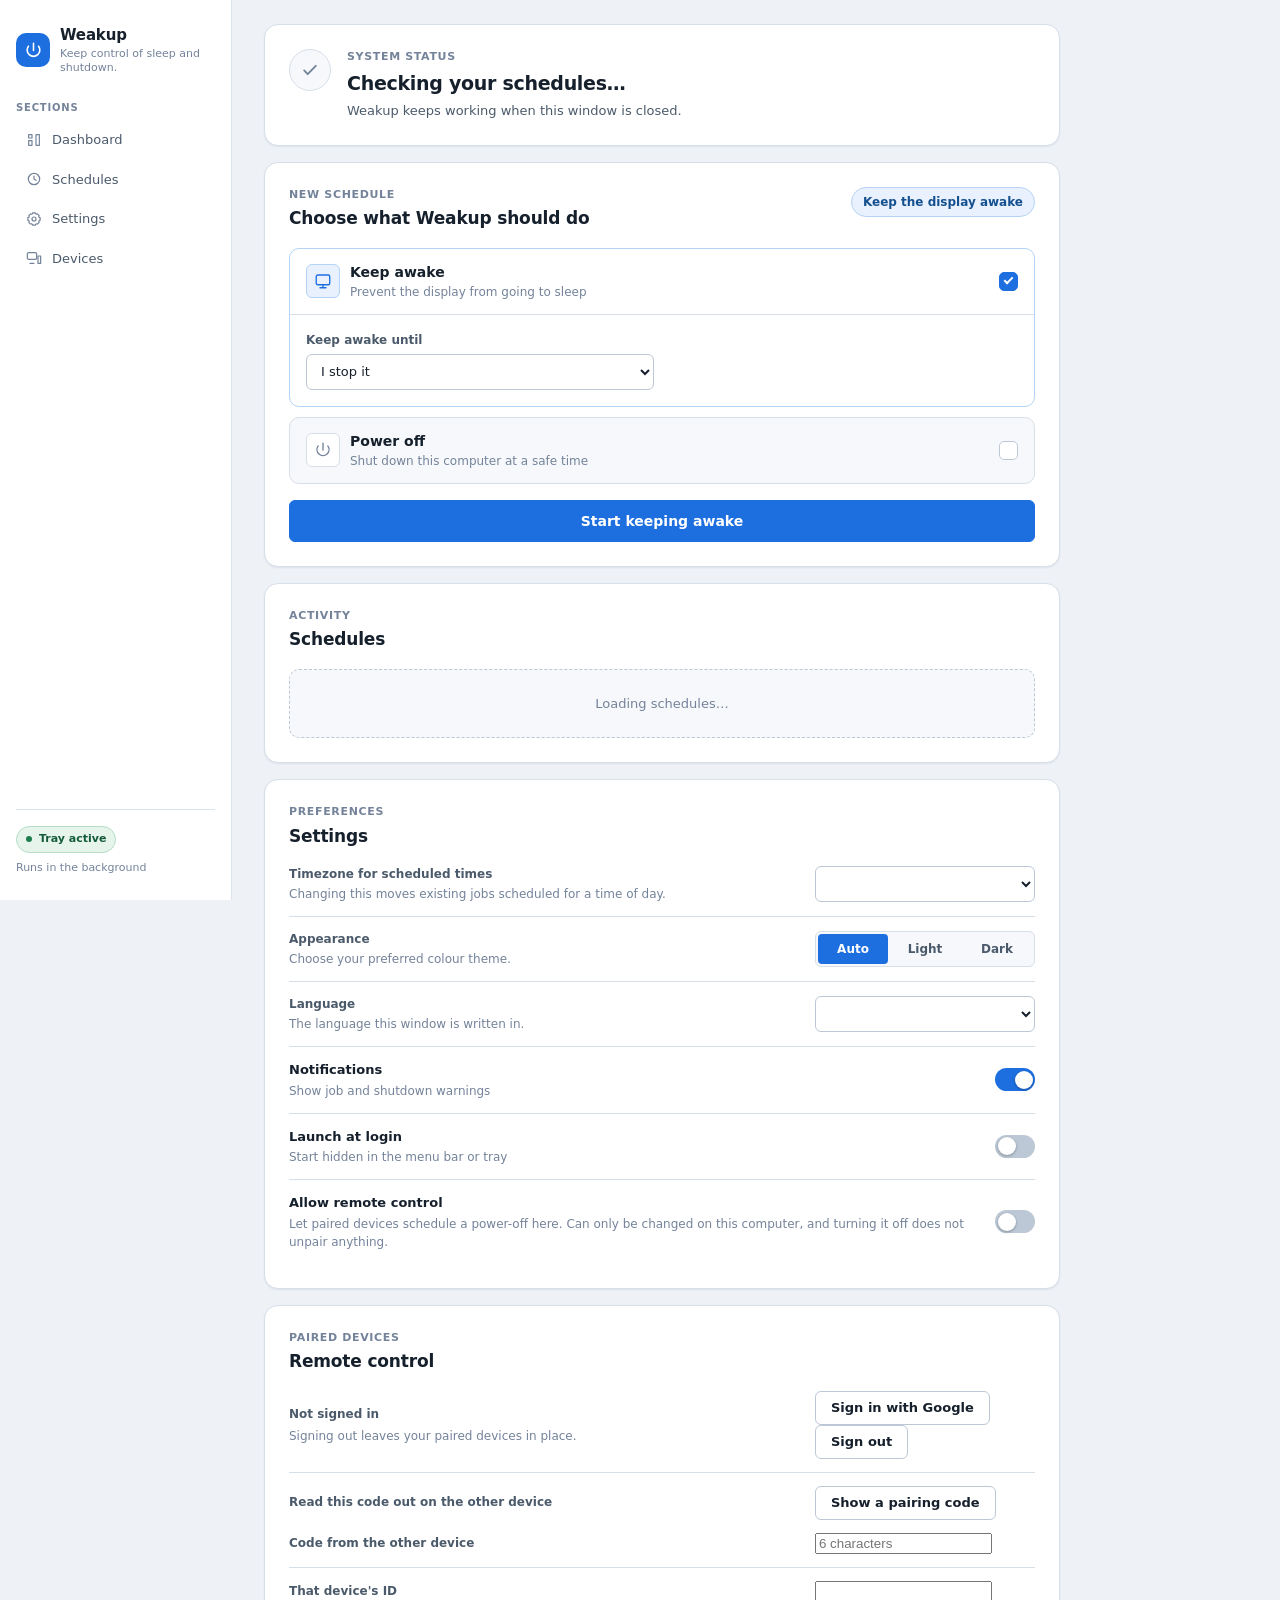
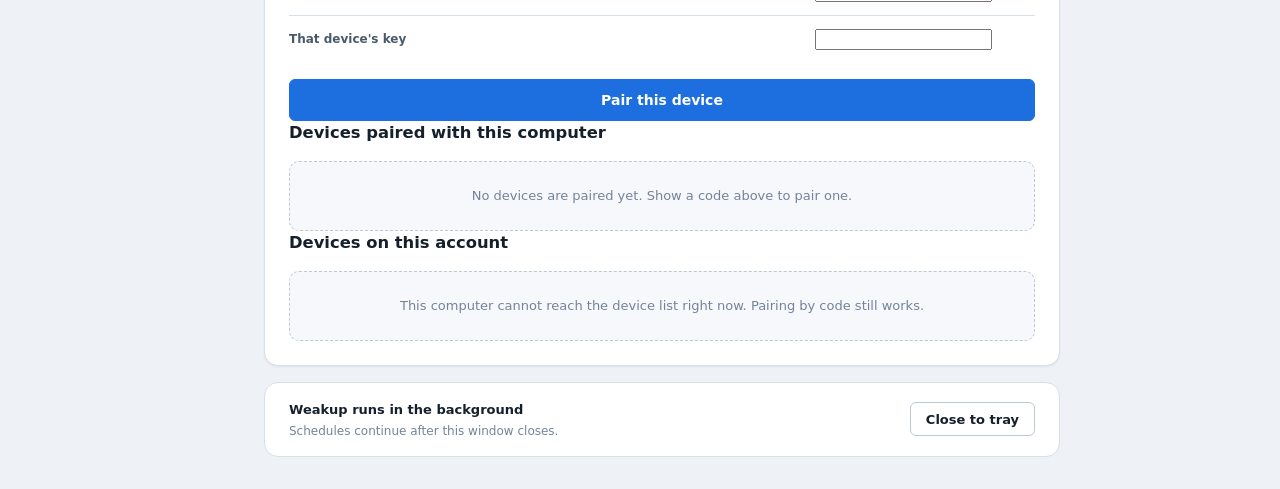
==== commit 8e578a4e: "feat: pairing and remote-control surfaces on desktop and mobile Ten Tauri commands, a pairing surfac" ====
--- a/desktop/src/index.html
+++ b/desktop/src/index.html
@@ -94,6 +94,15 @@
               <span data-i18n="nav.settings">Settings</span>
             </a>
           </li>
+          <li>
+            <a href="#remote" class="sidebar-link">
+              <svg class="icon" aria-hidden="true" viewBox="0 0 24 24">
+                <rect x="2" y="4" width="14" height="10" rx="2" />
+                <path d="M18 9h4v11h-4zM6 20h6" />
+              </svg>
+              <span data-i18n="nav.remote">Devices</span>
+            </a>
+          </li>
         </ul>
 
         <div class="sidebar-foot">
@@ -278,6 +287,27 @@
                       <label for="power-off-time" data-i18n="field.localTime">Local time</label>
                       <input type="time" id="power-off-time" value="23:00" />
                     </div>
+
+                    <!--
+                      Power-off only. Keeping a display awake on a chosen calendar day is
+                      not a case anyone asked for, and the domain accepts it — this is a
+                      presentation decision, pinned by a test in wiring.test.js.
+
+                      No value attribute: empty must stay the default, so the existing
+                      "next occurrence of this time" behaviour is what an untouched form
+                      still produces.
+                    -->
+                    <div class="field field-value" id="power-off-date-field" hidden>
+                      <label for="power-off-date" data-i18n="field.date">Date (optional)</label>
+                      <input
+                        type="date"
+                        id="power-off-date"
+                        aria-describedby="power-off-date-hint"
+                      />
+                      <p class="hint" id="power-off-date-hint" data-i18n="field.dateHint">
+                        Leave empty for today, or tomorrow if the time has passed.
+                      </p>
+                    </div>
                   </div>
                   <p class="preview" id="power-off-preview" aria-live="polite"></p>
                   <p class="safety-note">
@@ -286,6 +316,23 @@
                     </svg>
                     <span data-i18n="powerOff.safetyNote">
                       A cancellable 60-second warning always appears before shutdown.
+                    </span>
+                  </p>
+                  <!--
+                    Shown only on macOS, and only until consent is settled. The
+                    OS dialog it warns about is raised by the preflight the
+                    moment Power Off is ticked; without a sentence first, that
+                    dialog arrives unexplained. `main.js` unhides it from the
+                    permission verdict rather than from the user agent, so a
+                    machine that already has consent never sees it.
+                  -->
+                  <p class="safety-note" id="power-off-consent-note" hidden>
+                    <svg class="icon" aria-hidden="true" viewBox="0 0 24 24">
+                      <path d="M12 8v5m0 3.5v.01M10.3 3.7 2.6 17a2 2 0 0 0 1.7 3h15.4a2 2 0 0 0 1.7-3L13.7 3.7a2 2 0 0 0-3.4 0Z" />
+                    </svg>
+                    <span data-i18n="powerOff.consentNote">
+                      macOS will ask for permission to control System Events. That
+                      permission is what lets a scheduled shutdown run.
                     </span>
                   </p>
                 </div>
@@ -403,10 +450,164 @@
               </span>
               <input type="checkbox" id="autostart-enabled" />
             </label>
+
+            <!--
+              Remote control lives in settings and nowhere else, and it is a control of its
+              own rather than a field of the settings form. The reason is in
+              `set_remote_control_enabled`: a stale form posting the whole settings object
+              back would silently re-enable a setting the user had just turned off.
+
+              It is changeable only here, at the machine. No arriving command routes to it —
+              `authorize` refuses `EnableRemoteControl` before the pairing check even runs.
+            -->
+            <label class="setting-row setting-toggle">
+              <span class="setting-copy">
+                <strong data-i18n="settings.remoteControlTitle">Allow remote control</strong>
+                <small data-i18n="settings.remoteControlDescription">
+                  Let paired devices schedule a power-off here. Can only be changed on this
+                  computer, and turning it off does not unpair anything.
+                </small>
+              </span>
+              <input type="checkbox" id="remote-control-enabled" />
+            </label>
           </div>
 
           <p class="form-error" id="settings-error" role="alert" hidden></p>
           <p class="settings-status" id="settings-status" aria-live="polite"></p>
+        </section>
+
+        <!--
+          The pairing surface.
+
+          Everything here reaches Rust through Tauri commands, exactly as the job list does.
+          There is no Firebase JavaScript SDK in this directory and the CSP still reads
+          `default-src 'self'` — design D2. The web view renders the largest attack surface
+          in the app; giving it outbound network access would let anything achieving script
+          execution here reach the network directly.
+
+          Presence is rendered from the state Rust derived with the presence rule. There is
+          no online/offline flag from the relay anywhere in this markup, and no arithmetic in
+          `main.js` that would recompute one.
+        -->
+        <section id="remote" class="settings-panel" aria-labelledby="remote-heading">
+          <div class="section-title-row">
+            <div>
+              <p class="eyebrow" data-i18n="remote.eyebrow">Paired devices</p>
+              <h2 id="remote-heading" data-i18n="remote.heading">Remote control</h2>
+            </div>
+          </div>
+
+          <div class="settings-grid">
+            <div class="setting-row">
+              <div class="setting-copy">
+                <span class="setting-title" id="account-label" data-i18n="remote.accountSignedOut">
+                  Not signed in
+                </span>
+                <p class="hint" id="account-device-id"></p>
+                <p class="hint" data-i18n="remote.signOutNote">
+                  Signing out leaves your paired devices in place.
+                </p>
+              </div>
+              <div class="setting-control">
+                <button type="button" id="account-sign-in" class="button" data-i18n="remote.signIn">
+                  Sign in with Google
+                </button>
+                <button type="button" id="account-sign-out" class="button button-quiet" data-i18n="remote.signOut">
+                  Sign out
+                </button>
+              </div>
+            </div>
+
+            <div class="setting-row">
+              <div class="setting-copy">
+                <span class="setting-title" id="pairing-code-label" data-i18n="remote.codeHeading">
+                  Read this code out on the other device
+                </span>
+                <p class="hint" id="pairing-code-expiry" aria-live="polite"></p>
+              </div>
+              <div class="setting-control">
+                <output id="pairing-code" class="pairing-code"></output>
+                <button type="button" id="pairing-code-show" class="button" data-i18n="remote.showCode">
+                  Show a pairing code
+                </button>
+              </div>
+            </div>
+          </div>
+
+          <form id="pairing-form" novalidate>
+            <div class="settings-grid">
+              <div class="setting-row">
+                <div class="setting-copy">
+                  <label for="pairing-code-entry" data-i18n="remote.enterCodeLabel">
+                    Code from the other device
+                  </label>
+                </div>
+                <div class="setting-control">
+                  <input
+                    type="text"
+                    id="pairing-code-entry"
+                    inputmode="latin"
+                    autocomplete="off"
+                    maxlength="9"
+                    placeholder="6 characters"
+                    data-i18n-placeholder="remote.enterCodePlaceholder"
+                  />
+                </div>
+              </div>
+
+              <div class="setting-row">
+                <div class="setting-copy">
+                  <label for="pairing-peer-id" data-i18n="remote.peerIdLabel">
+                    That device's ID
+                  </label>
+                </div>
+                <div class="setting-control">
+                  <input type="text" id="pairing-peer-id" autocomplete="off" />
+                </div>
+              </div>
+
+              <div class="setting-row">
+                <div class="setting-copy">
+                  <label for="pairing-peer-key" data-i18n="remote.peerKeyLabel">
+                    That device's key
+                  </label>
+                </div>
+                <div class="setting-control">
+                  <input type="text" id="pairing-peer-key" autocomplete="off" />
+                </div>
+              </div>
+            </div>
+
+            <p class="form-error" id="pairing-error" role="alert" hidden></p>
+            <p class="settings-status" id="pairing-status" aria-live="polite"></p>
+            <button type="submit" id="pairing-submit" class="button button-primary" data-i18n="remote.submitCode">
+              Pair this device
+            </button>
+          </form>
+
+          <div class="section-title-row">
+            <div>
+              <h3 id="pairings-heading" data-i18n="remote.pairingsHeading">
+                Devices paired with this computer
+              </h3>
+            </div>
+          </div>
+          <p id="pairings-status" class="empty-state" aria-live="polite" data-i18n="remote.pairingsEmpty">
+            No devices are paired yet. Show a code above to pair one.
+          </p>
+          <ul id="pairings-list" class="jobs-list"></ul>
+
+          <div class="section-title-row">
+            <div>
+              <h3 id="devices-heading" data-i18n="remote.devicesHeading">
+                Devices on this account
+              </h3>
+            </div>
+          </div>
+          <p id="devices-status" class="empty-state" aria-live="polite" data-i18n="remote.devicesUnavailable">
+            This computer cannot reach the device list right now. Pairing by code still works.
+          </p>
+          <ul id="devices-list" class="jobs-list"></ul>
         </section>
 
         <footer class="page-footer">
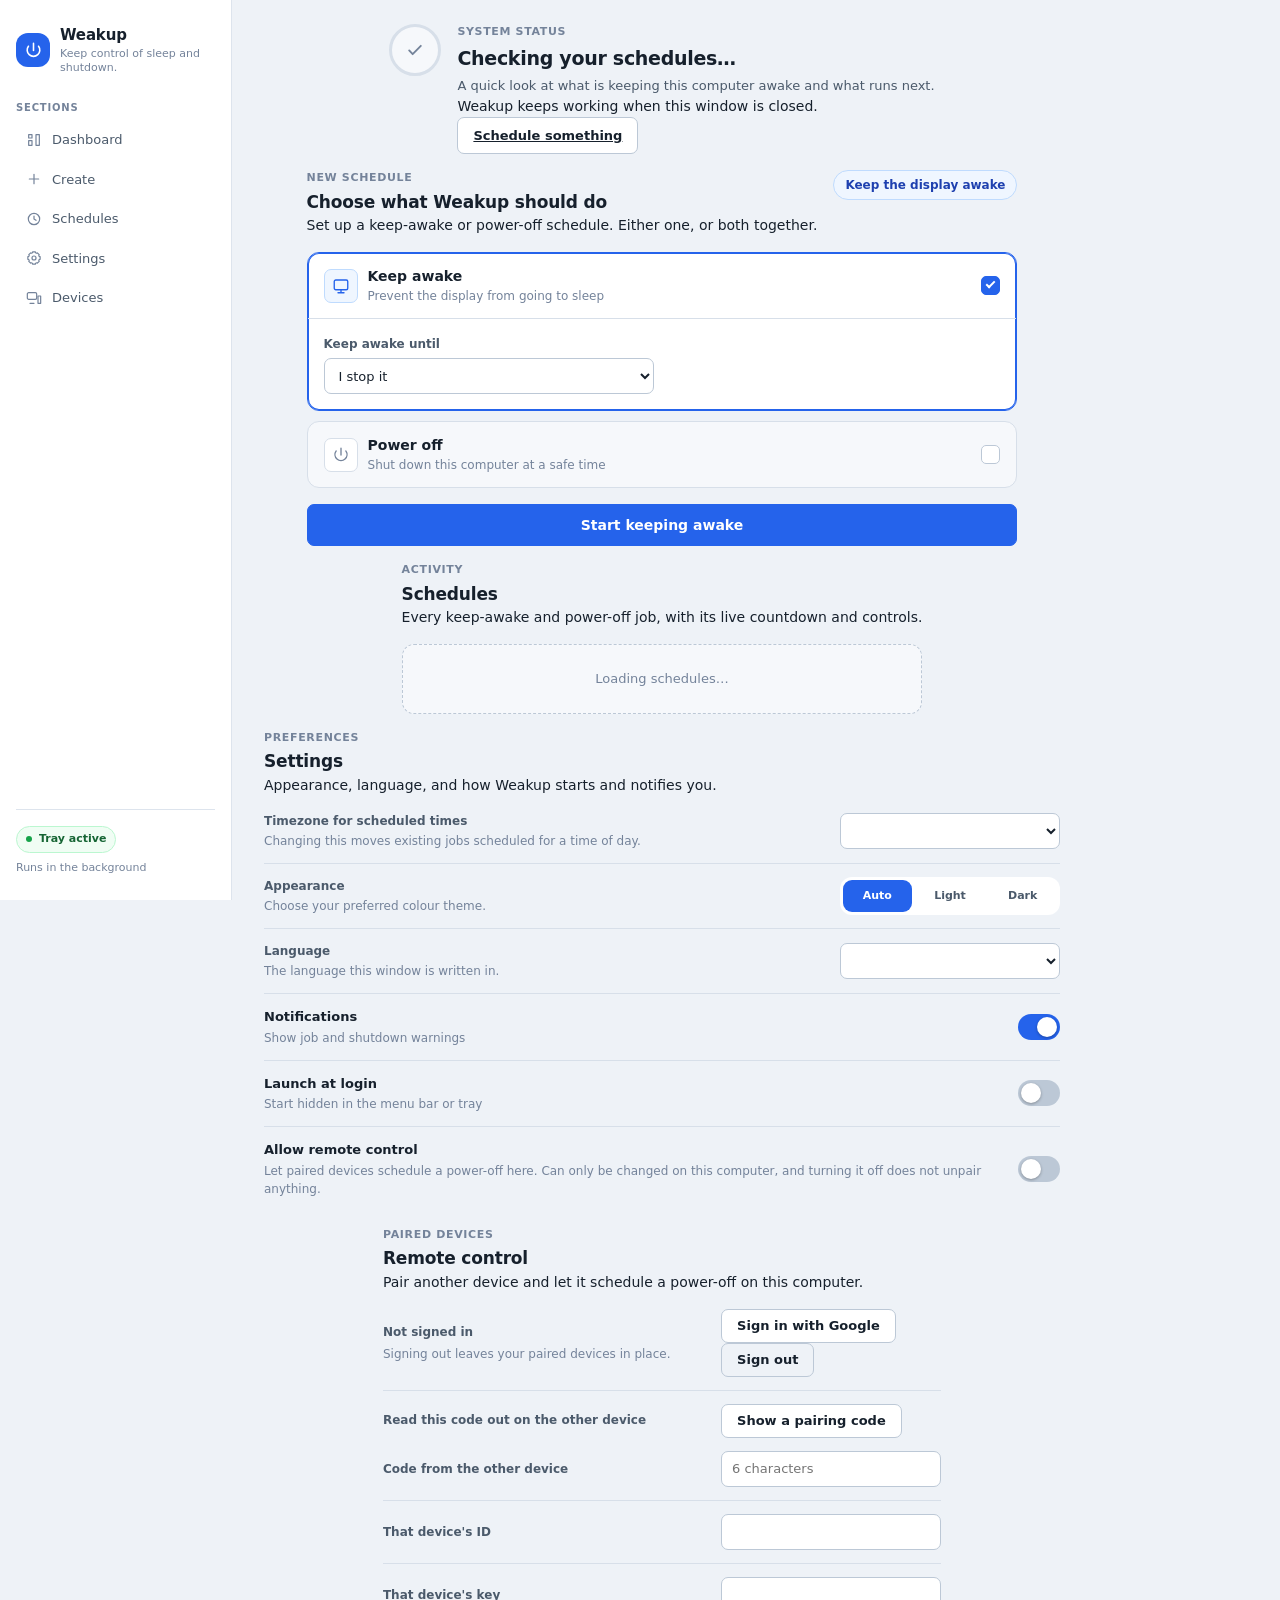
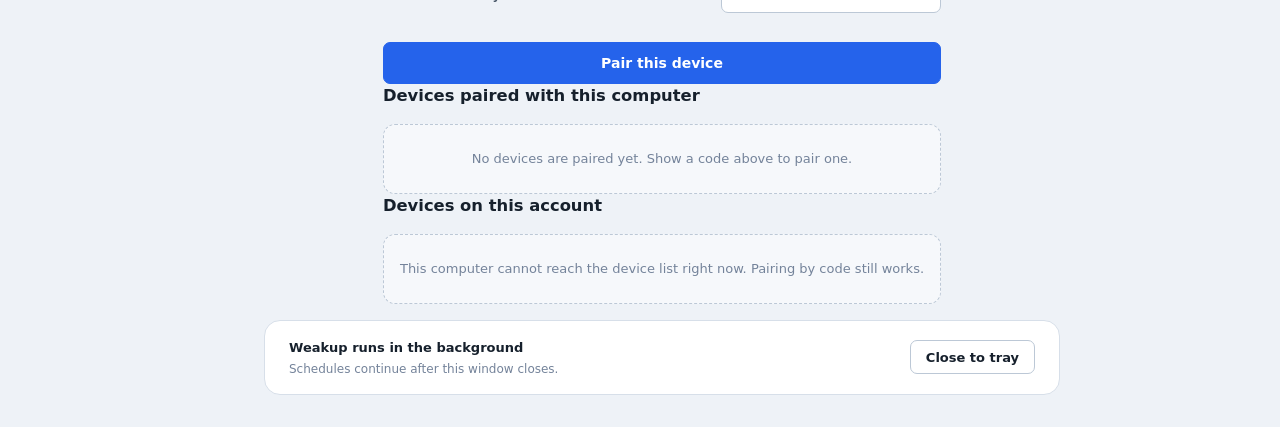
==== commit f3c133a6: "feat: view-based navigation shell, dashboard overview, and styled macOS DMG Desktop UI modernization" ====
--- a/desktop/src/index.html
+++ b/desktop/src/index.html
@@ -74,6 +74,14 @@
                 <path d="M4 13h5v7H4zm11-9h5v16h-5zM4 4h5v5H4z" />
               </svg>
               <span data-i18n="nav.dashboard">Dashboard</span>
+            </a>
+          </li>
+          <li>
+            <a href="#create" class="sidebar-link">
+              <svg class="icon" aria-hidden="true" viewBox="0 0 24 24">
+                <path d="M12 5v14M5 12h14" />
+              </svg>
+              <span data-i18n="nav.create">Create</span>
             </a>
           </li>
           <li>
@@ -122,11 +130,29 @@
             </svg>
           </div>
           <div class="status-copy">
-            <p class="eyebrow" data-i18n="status.eyebrow">System status</p>
-            <h2 id="dashboard-status" data-i18n="status.checking">Checking your schedules…</h2>
+            <header class="view-header">
+              <p class="eyebrow" data-i18n="status.eyebrow">System status</p>
+              <h2 id="dashboard-status" data-i18n="status.checking">Checking your schedules…</h2>
+              <p class="view-description" data-i18n="dashboard.description">
+                A quick look at what is keeping this computer awake and what runs next.
+              </p>
+            </header>
             <p id="dashboard-detail" data-i18n="status.backgroundNote">
               Weakup keeps working when this window is closed.
             </p>
+            <div class="dashboard-next" id="dashboard-next" hidden>
+              <p class="eyebrow" data-i18n="dashboard.nextLabel">Next scheduled</p>
+              <p class="dashboard-next-name" id="dashboard-next-name"></p>
+              <p class="job-countdown" id="dashboard-next-countdown"></p>
+            </div>
+            <p class="dashboard-empty" id="dashboard-empty" data-i18n="dashboard.nothingScheduled" hidden>
+              Nothing is scheduled right now.
+            </p>
+            <div class="dashboard-actions">
+              <a class="button button-secondary" href="#create" data-i18n="dashboard.createLink">
+                Schedule something
+              </a>
+            </div>
           </div>
         </section>
 
@@ -145,10 +171,13 @@
         <!-- The native checkboxes remain independent: either action or both may be scheduled. -->
         <section id="create" class="composer" aria-labelledby="create-heading">
           <div class="section-title-row">
-            <div>
+            <header class="view-header">
               <p class="eyebrow" data-i18n="create.eyebrow">New schedule</p>
               <h2 id="create-heading" data-i18n="create.heading">Choose what Weakup should do</h2>
-            </div>
+              <p class="view-description" data-i18n="create.description">
+                Set up a keep-awake or power-off schedule. Either one, or both together.
+              </p>
+            </header>
             <p id="create-selection" class="selection-summary" aria-live="polite">
               Keep the display awake
             </p>
@@ -348,10 +377,13 @@
 
         <section id="jobs" class="jobs-section" aria-labelledby="jobs-heading">
           <div class="section-title-row">
-            <div>
+            <header class="view-header">
               <p class="eyebrow" data-i18n="jobs.eyebrow">Activity</p>
               <h2 id="jobs-heading" data-i18n="jobs.heading">Schedules</h2>
-            </div>
+              <p class="view-description" data-i18n="jobs.description">
+                Every keep-awake and power-off job, with its live countdown and controls.
+              </p>
+            </header>
           </div>
           <p id="jobs-status" class="empty-state" aria-live="polite" data-i18n="jobs.loading">
             Loading schedules…
@@ -367,10 +399,13 @@
         -->
         <section id="settings" class="settings-panel" aria-labelledby="settings-heading">
           <div class="section-title-row">
-            <div>
+            <header class="view-header">
               <p class="eyebrow" data-i18n="settings.eyebrow">Preferences</p>
               <h2 id="settings-heading" data-i18n="settings.heading">Settings</h2>
-            </div>
+              <p class="view-description" data-i18n="settings.description">
+                Appearance, language, and how Weakup starts and notifies you.
+              </p>
+            </header>
           </div>
 
           <div class="settings-grid">
@@ -491,10 +526,13 @@
         -->
         <section id="remote" class="settings-panel" aria-labelledby="remote-heading">
           <div class="section-title-row">
-            <div>
+            <header class="view-header">
               <p class="eyebrow" data-i18n="remote.eyebrow">Paired devices</p>
               <h2 id="remote-heading" data-i18n="remote.heading">Remote control</h2>
-            </div>
+              <p class="view-description" data-i18n="remote.description">
+                Pair another device and let it schedule a power-off on this computer.
+              </p>
+            </header>
           </div>
 
           <div class="settings-grid">
--- a/desktop/src/styles.css
+++ b/desktop/src/styles.css
@@ -26,30 +26,54 @@
 /* ------------------------------------------------------------------ */
 
 :root {
-  --radius-sm: 6px;
-  --radius: 10px;
-  --radius-lg: 14px;
+  /* Spacing ramp: the only steps padding, gap, and margin should land on. */
+  --space-1: 4px;
+  --space-2: 8px;
+  --space-3: 12px;
+  --space-4: 16px;
+  --space-5: 24px;
+  --space-6: 32px;
+
+  /* Radius ramp. */
+  --radius-sm: 7px;
+  --radius-md: 12px;
+  --radius-lg: 16px;
+  --radius-full: 999px;
+
+  /* Type scale. */
+  --font-size-xs: 11px;
+  --font-size-sm: 12px;
+  --font-size-md: 13px;
+  --font-size-lg: 15px;
+  --font-size-xl: 20px;
+
+  /* One height per control kind, so an input and its neighbour never misalign. */
+  --control-height: 36px;
+  --button-height: 34px;
 
   --sidebar-width: 232px;
   --content-max: 860px;
 
-  /* Named by role so a panel and a control cannot drift apart. */
+  /* Named by role so a panel and a control cannot drift apart. Legacy aliases kept working. */
   --gap-xs: 6px;
   --gap-sm: 10px;
   --gap: 16px;
   --gap-lg: 24px;
   --gap-xl: 32px;
+  --radius: var(--radius-md);
 
   --font: -apple-system, BlinkMacSystemFont, "Segoe UI", system-ui, sans-serif;
   /* Countdowns are tabular so the digits do not shift the line as they change. */
   --font-mono: ui-monospace, SFMono-Regular, "SF Mono", Menlo, monospace;
 
-  --transition: 140ms ease;
-}
-
-/*
- * Light: white surfaces on a cool blue-grey canvas. The blue reads in the tint of the
- * background and in the interactive colour rather than in large blue fills.
+  --transition-duration: 140ms;
+  --transition-easing: cubic-bezier(0.2, 0, 0, 1);
+  --transition: var(--transition-duration) var(--transition-easing);
+}
+
+/*
+ * Light: white surfaces on a cool blue-grey canvas. The accent is the #2563eb family —
+ * every step of each ramp is written out in full because the WebView floor cannot blend.
  */
 [data-theme="light"] {
   --canvas: #eef2f7;
@@ -67,26 +91,26 @@
   --border: #d7dfe9;
   --border-strong: #bcc8d6;
 
-  --accent: #1d6fe0;
-  --accent-hover: #1a63c8;
-  --accent-soft: #e8f1fd;
-  --accent-border: #b4d3f7;
-  --accent-text: #14508f;
-
-  --danger: #c9342b;
-  --danger-hover: #b02a22;
-  --danger-soft: #fdeceb;
-  --danger-border: #f3c3bf;
-  --danger-text: #8f231c;
-
-  --warning-soft: #fdf5e3;
-  --warning-border: #ecd9a8;
-  --warning-text: #7a5a12;
-
-  --success: #1d7f4f;
-  --success-soft: #e6f4ec;
-  --success-border: #b3ddc6;
-  --success-text: #145c39;
+  --accent: #2563eb;
+  --accent-hover: #1d4ed8;
+  --accent-soft: #eff6ff;
+  --accent-border: #bfdbfe;
+  --accent-text: #1e40af;
+
+  --danger: #dc2626;
+  --danger-hover: #b91c1c;
+  --danger-soft: #fef2f2;
+  --danger-border: #fecaca;
+  --danger-text: #991b1b;
+
+  --warning-soft: #fffbeb;
+  --warning-border: #fde68a;
+  --warning-text: #92400e;
+
+  --success: #16a34a;
+  --success-soft: #f0fdf4;
+  --success-border: #bbf7d0;
+  --success-text: #166534;
 
   --shadow-sm: 0 1px 2px rgba(19, 34, 51, 0.07);
   --shadow-lg: 0 12px 32px rgba(19, 34, 51, 0.16);
@@ -94,14 +118,14 @@
   --scrim: rgba(16, 26, 38, 0.45);
   --knob: #ffffff;
 
-  --focus-ring: #1d6fe0;
+  --focus-ring: #2563eb;
   color-scheme: light;
 }
 
 /*
- * Dark: near-black graphite panels with a brighter blue. The canvas is darker than the
- * panels so the panels read as raised without a shadow, which barely renders on dark
- * backgrounds anyway.
+ * Dark: near-black graphite panels with a brighter blue — the #4c8dff family. Ramps are
+ * written out per theme for the same reason: no runtime colour math exists below 10.15's
+ * newer siblings, so a missing declaration here would mean unreadable text there.
  */
 [data-theme="dark"] {
   --canvas: #16181c;
@@ -119,17 +143,17 @@
   --border: #333941;
   --border-strong: #454d57;
 
-  --accent: #3d8bfd;
-  --accent-hover: #5b9dff;
-  --accent-soft: #1c2a3f;
+  --accent: #4c8dff;
+  --accent-hover: #6ba1ff;
+  --accent-soft: #16243d;
   --accent-border: #2f4c73;
-  --accent-text: #9cc4ff;
-
-  --danger: #e5544a;
-  --danger-hover: #ef6a60;
-  --danger-soft: #34211f;
-  --danger-border: #5c322e;
-  --danger-text: #ffb0a8;
+  --accent-text: #a5c8ff;
+
+  --danger: #ef4444;
+  --danger-hover: #f87171;
+  --danger-soft: #2f1414;
+  --danger-border: #7f2c2c;
+  --danger-text: #fca5a5;
 
   --warning-soft: #2e2718;
   --warning-border: #4d4327;
@@ -350,6 +374,21 @@
   background: var(--surface-sunken);
 }
 
+/*
+ * The current page reads as a soft-accent pill: the accent tint fills the row and the icon
+ * joins the interactive colour. Colour is reinforcement — `aria-current` still carries the
+ * meaning for a screen reader or a monochrome display.
+ */
+.sidebar-link[aria-current="page"] {
+  color: var(--accent-text);
+  font-weight: 600;
+  background: var(--accent-soft);
+}
+
+.sidebar-link[aria-current="page"] .icon {
+  color: var(--accent);
+}
+
 .sidebar-link .icon {
   width: 16px;
   height: 16px;
@@ -418,17 +457,28 @@
 /* Panels                                                            */
 /* ------------------------------------------------------------------ */
 
+/*
+ * The four views are chrome-less: no card of their own, just the content column with a
+ * readable measure. Surface and separation belong to the inner cards (job rows, feature
+ * cards, setting rows) — a page of boxes-in-boxes reads as clutter. The degraded banner
+ * keeps its warning surface because it is an alert, not a view.
+ */
 .status-panel,
-.degraded-panel,
 .composer,
 .jobs-section,
 .settings-panel {
-  padding: var(--gap-lg);
+  max-width: var(--content-max);
+  /* The sidebar links jump here; without this the panel lands under the grace banner. */
+  scroll-margin-top: var(--gap);
+  margin: 0 auto;
+}
+
+.degraded-panel {
+  padding: var(--space-5);
   background: var(--surface);
   border: 1px solid var(--border);
   border-radius: var(--radius-lg);
   box-shadow: var(--shadow-sm);
-  /* The sidebar links jump here; without this the panel lands under the grace banner. */
   scroll-margin-top: var(--gap);
 }
 
@@ -460,13 +510,14 @@
 .status-orb {
   display: grid;
   place-items: center;
-  width: 42px;
-  height: 42px;
+  width: 52px;
+  height: 52px;
   flex: none;
   color: var(--text-muted);
   background: var(--surface-sunken);
-  border: 1px solid var(--border);
-  border-radius: 50%;
+  /* A ring, not a disc: the state colour travels on the border. */
+  border: 3px solid var(--border);
+  border-radius: var(--radius-full);
 }
 
 .status-orb .icon {
@@ -495,7 +546,7 @@
 .status-panel[data-state="active"] .status-orb {
   color: var(--success);
   background: var(--success-soft);
-  border-color: var(--success-border);
+  border-color: var(--success);
 }
 
 .status-panel[data-state="paused"] .status-orb {
@@ -507,7 +558,7 @@
 .status-panel[data-state="attention"] .status-orb {
   color: var(--danger);
   background: var(--danger-soft);
-  border-color: var(--danger-border);
+  border-color: var(--danger);
 }
 
 /* ------------------------------------------------------------------ */
@@ -672,9 +723,15 @@
   transition: opacity var(--transition);
 }
 
+/*
+ * Selection is border colour plus an inset ring — not a fill swap. The ring survives
+ * forced-colors mode (where backgrounds collapse) as a drawn edge, and the power variant
+ * rings red because that card is the irreversible one.
+ */
 .feature-card.is-selected {
   background: var(--surface);
-  border-color: var(--accent-border);
+  border-color: var(--accent);
+  box-shadow: inset 0 0 0 1px var(--accent);
 }
 
 .feature-card.is-selected .feature-icon {
@@ -694,7 +751,8 @@
 
 /* Power-off is the irreversible one, so selecting it tints red rather than blue. */
 .feature-card-power.is-selected {
-  border-color: var(--danger-border);
+  border-color: var(--danger);
+  box-shadow: inset 0 0 0 1px var(--danger);
 }
 
 .feature-card-power.is-selected .feature-icon {
@@ -750,13 +808,15 @@
 /* ------------------------------------------------------------------ */
 
 select,
+input[type="text"],
 input[type="number"],
-input[type="time"] {
+input[type="time"],
+input[type="date"] {
   width: 100%;
-  min-height: 36px;
+  min-height: var(--control-height);
   padding: 7px 10px;
   font-family: inherit;
-  font-size: 13px;
+  font-size: var(--font-size-md);
   color: var(--text);
   background: var(--surface);
   border: 1px solid var(--border-strong);
@@ -770,8 +830,10 @@
 }
 
 select:hover,
+input[type="text"]:hover,
 input[type="number"]:hover,
-input[type="time"]:hover {
+input[type="time"]:hover,
+input[type="date"]:hover {
   border-color: var(--accent);
 }
 
@@ -831,10 +893,10 @@
   gap: var(--gap-xs);
   align-items: center;
   justify-content: center;
-  min-height: 34px;
+  min-height: var(--button-height);
   padding: 8px 15px;
   font-family: inherit;
-  font-size: 13px;
+  font-size: var(--font-size-md);
   font-weight: 600;
   color: var(--text);
   cursor: pointer;
@@ -855,6 +917,11 @@
   opacity: 0.55;
 }
 
+/* Same shape as .button but on the raised surface, for links styled as secondary actions. */
+.button-secondary {
+  background: var(--surface-raised);
+}
+
 .button-primary {
   width: 100%;
   min-height: 42px;
@@ -886,7 +953,7 @@
 .button-small {
   min-height: 28px;
   padding: 5px 11px;
-  font-size: 12px;
+  font-size: var(--font-size-sm);
 }
 
 .button-quiet {
@@ -917,19 +984,34 @@
 }
 
 /*
- * The left edge carries the job type. It is redundant with the label rather than a
- * replacement for it, so losing the colour loses nothing.
- */
-.job {
+ * Job rows are grids: a small dot-marker column on the left, the copy beside it. The dot is
+ * the redundant channel for job type — the title says it too, so colour loss loses nothing.
+ */
+.job,
+.job-item {
+  display: grid;
+  grid-template-columns: auto 1fr;
+  gap: var(--gap-sm) var(--space-3);
+  align-items: start;
   padding: 13px var(--gap);
   background: var(--surface-sunken);
   border: 1px solid var(--border);
-  border-left: 3px solid var(--accent);
-  border-radius: var(--radius);
-}
-
-.job-power-off {
-  border-left-color: var(--danger);
+  border-radius: var(--radius-md);
+}
+
+/* The dot marker, drawn as a pseudo-element so the markup stays untouched. */
+.job::before,
+.job-item::before {
+  width: 9px;
+  height: 9px;
+  margin-top: 5px;
+  content: "";
+  background: var(--accent);
+  border-radius: 50%;
+}
+
+.job-power-off::before {
+  background: var(--danger);
 }
 
 .job-title {
@@ -989,6 +1071,38 @@
   margin-top: var(--gap-sm);
 }
 
+/*
+ * Remote device rows (pairing, paired devices). A revoked entry stays in the list so the
+ * history is honest, but reads as struck through and muted.
+ */
+.job-item-revoked {
+  color: var(--text-muted);
+  background: transparent;
+}
+
+.job-item-revoked::before {
+  background: var(--text-muted);
+}
+
+.job-item-revoked .job-title,
+.job-item-revoked strong {
+  text-decoration: line-through;
+  text-decoration-thickness: 1px;
+}
+
+/* Presence dot colouring — the row marker doubles as the presence indicator. */
+.job-item[data-presence="online"]::before {
+  background: var(--success);
+}
+
+.job-item[data-presence="stale"]::before {
+  background: var(--warning-text);
+}
+
+.job-item[data-presence="offline"]::before {
+  background: var(--text-muted);
+}
+
 /* ------------------------------------------------------------------ */
 /* Settings                                                          */
 /* ------------------------------------------------------------------ */
@@ -1045,23 +1159,23 @@
 .setting-toggle input[type="checkbox"] {
   position: relative;
   flex: none;
-  width: 40px;
-  height: 23px;
+  width: 42px;
+  height: 26px;
   margin: 0;
   cursor: pointer;
   appearance: none;
   -webkit-appearance: none;
   background: var(--border-strong);
-  border-radius: 999px;
+  border-radius: var(--radius-full);
   transition: background var(--transition);
 }
 
 .setting-toggle input[type="checkbox"]::after {
   position: absolute;
-  top: 2.5px;
-  left: 2.5px;
-  width: 18px;
-  height: 18px;
+  top: 3px;
+  left: 3px;
+  width: 20px;
+  height: 20px;
   content: "";
   background: var(--knob);
   border-radius: 50%;
@@ -1074,7 +1188,7 @@
 }
 
 .setting-toggle input[type="checkbox"]:checked::after {
-  transform: translateX(17px);
+  transform: translateX(16px);
 }
 
 /*
@@ -1083,11 +1197,10 @@
  */
 .segmented {
   display: flex;
-  gap: 2px;
-  padding: 2px;
-  background: var(--surface-sunken);
-  border: 1px solid var(--border);
-  border-radius: var(--radius-sm);
+  gap: var(--space-1);
+  padding: 3px;
+  background: var(--surface);
+  border-radius: var(--radius-md);
 }
 
 .segment {
@@ -1104,12 +1217,12 @@
 
 .segment span {
   display: block;
-  padding: 6px 4px;
-  font-size: 12px;
+  padding: var(--space-2) var(--space-1);
+  font-size: var(--font-size-xs);
   font-weight: 600;
   color: var(--text-secondary);
   text-align: center;
-  border-radius: 4px;
+  border-radius: calc(var(--radius-md) - 3px);
   transition: background var(--transition), color var(--transition);
 }
 
@@ -1461,6 +1574,7 @@
 @media (forced-colors: active) {
   .feature-card,
   .job,
+  .job-item,
   .segmented,
   .status-panel,
   .composer,
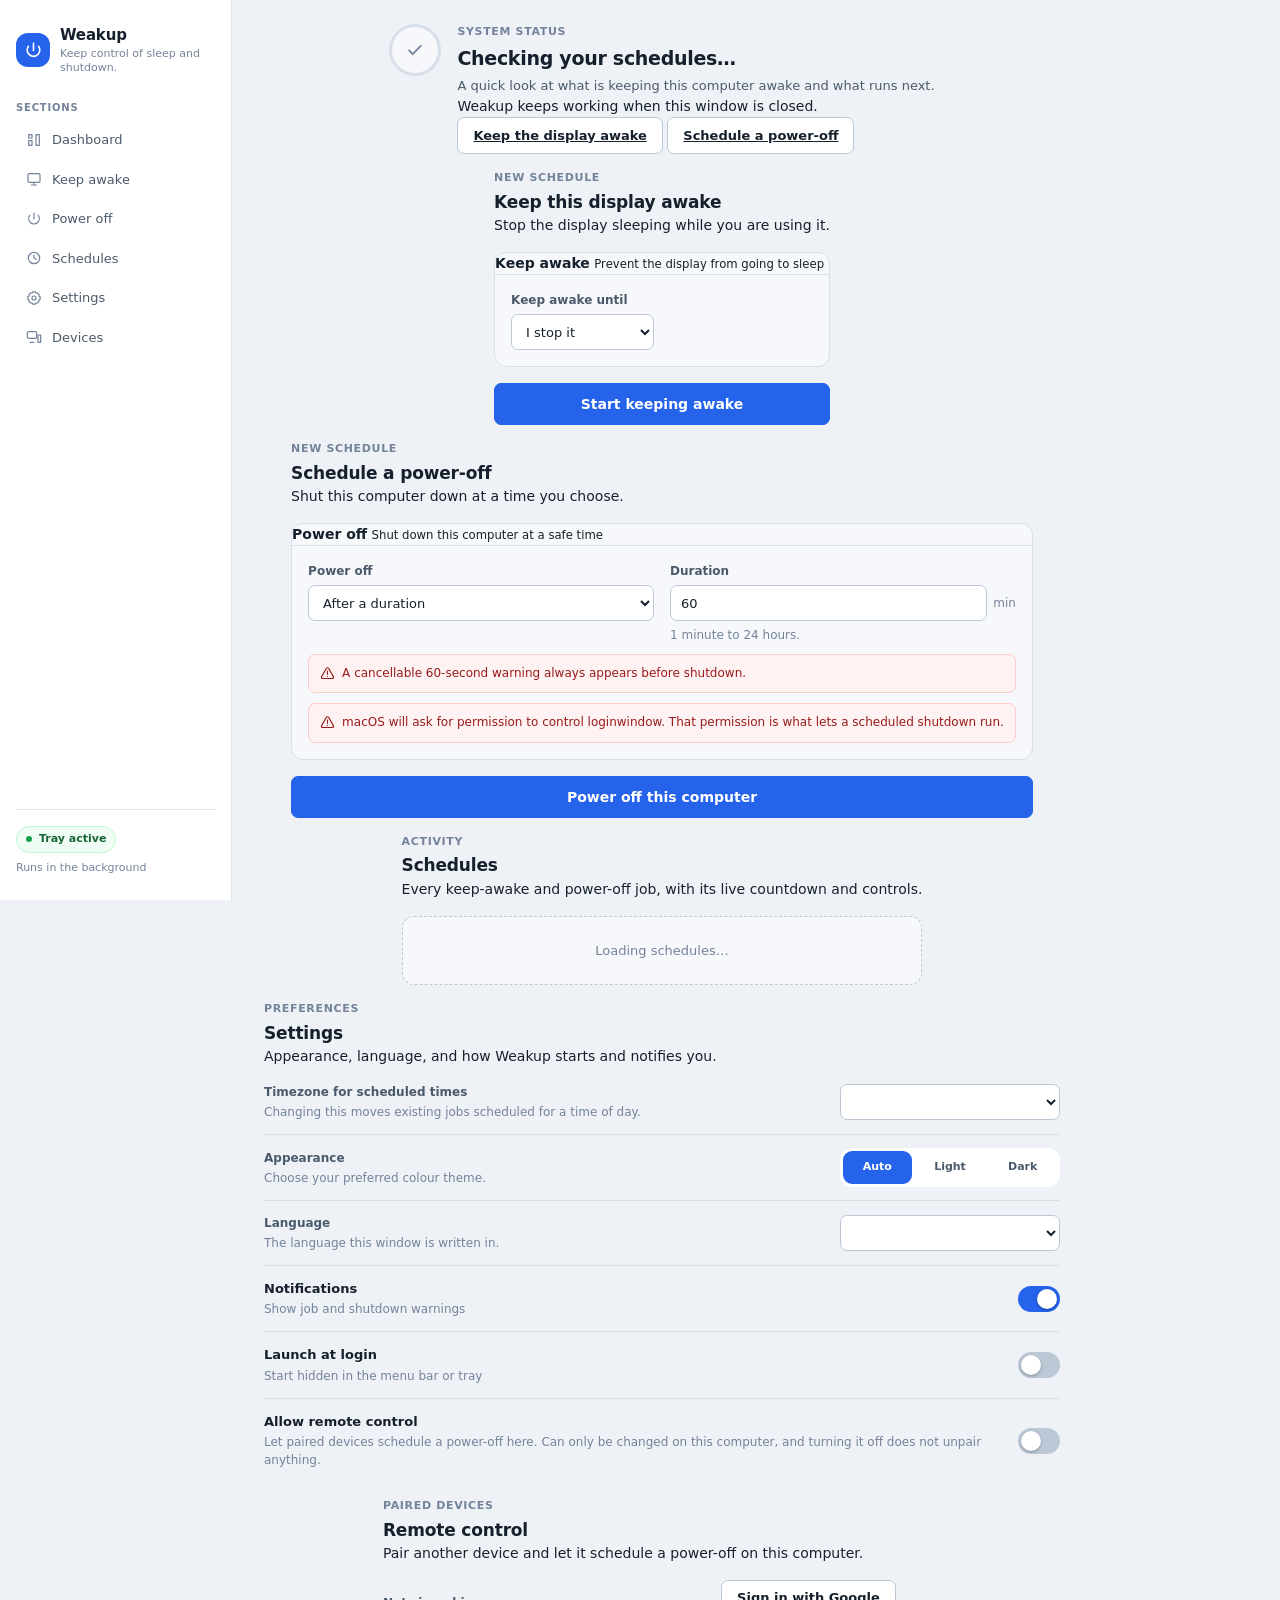
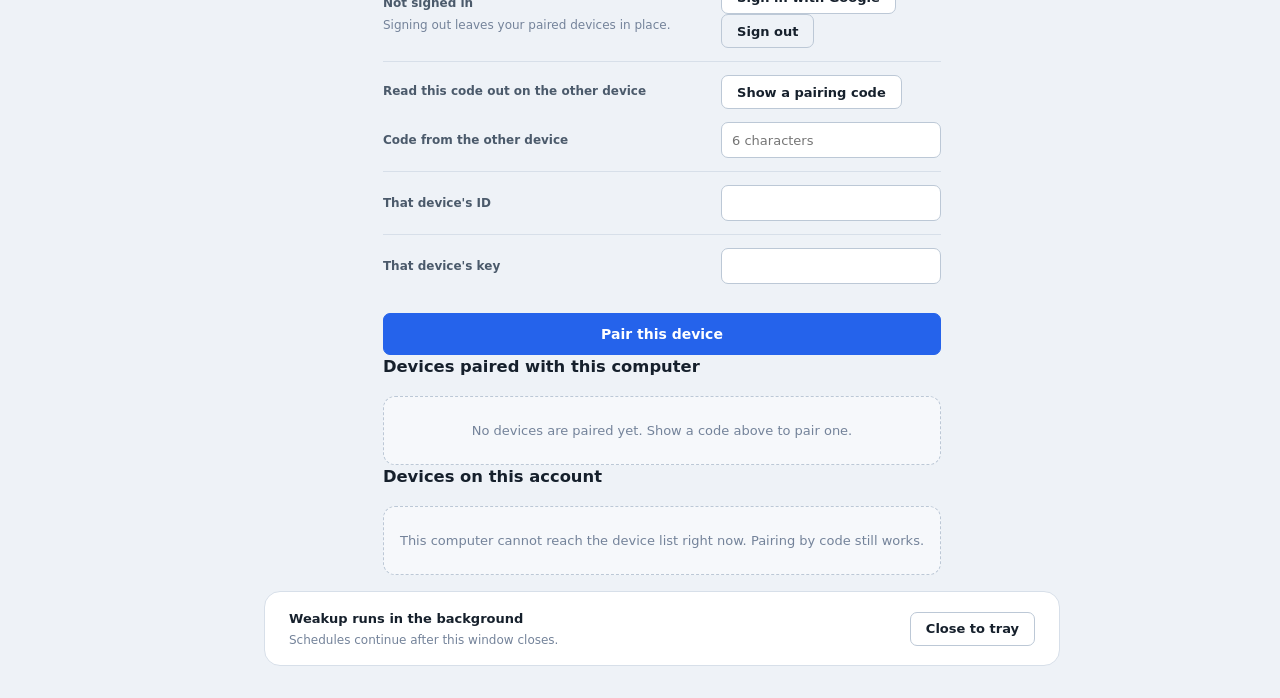
==== commit 6db696d5: "feat: split keep-awake / power-off views and fix macOS scheduled shutdown Frontend (desktop/src): - " ====
--- a/desktop/src/index.html
+++ b/desktop/src/index.html
@@ -7,7 +7,7 @@
     <link rel="stylesheet" href="styles.css" />
   </head>
   <body>
-    <a class="skip-link" href="#create" data-i18n="app.skipToScheduling">Skip to scheduling</a>
+    <a class="skip-link" href="#keep-awake" data-i18n="app.skipToScheduling">Skip to scheduling</a>
 
     <!-- This must remain the first surface. main.js moves focus directly to Cancel. -->
     <section id="grace" class="grace" role="alert" aria-labelledby="grace-heading" hidden>
@@ -77,11 +77,20 @@
             </a>
           </li>
           <li>
-            <a href="#create" class="sidebar-link">
+            <a href="#keep-awake" class="sidebar-link">
               <svg class="icon" aria-hidden="true" viewBox="0 0 24 24">
-                <path d="M12 5v14M5 12h14" />
+                <rect x="3" y="4" width="18" height="13" rx="2" />
+                <path d="M8 21h8m-4-4v4" />
               </svg>
-              <span data-i18n="nav.create">Create</span>
+              <span data-i18n="nav.keepAwake">Keep awake</span>
+            </a>
+          </li>
+          <li>
+            <a href="#power-off" class="sidebar-link">
+              <svg class="icon" aria-hidden="true" viewBox="0 0 24 24">
+                <path d="M12 3v9m6.4-5.4a8 8 0 1 1-12.8 0" />
+              </svg>
+              <span data-i18n="nav.powerOff">Power off</span>
             </a>
           </li>
           <li>
@@ -149,8 +158,19 @@
               Nothing is scheduled right now.
             </p>
             <div class="dashboard-actions">
-              <a class="button button-secondary" href="#create" data-i18n="dashboard.createLink">
-                Schedule something
+              <a
+                class="button button-secondary"
+                href="#keep-awake"
+                data-i18n="dashboard.keepAwakeLink"
+              >
+                Keep the display awake
+              </a>
+              <a
+                class="button button-secondary"
+                href="#power-off"
+                data-i18n="dashboard.powerOffLink"
+              >
+                Schedule a power-off
               </a>
             </div>
           </div>
@@ -168,45 +188,37 @@
           <ul id="degraded-list" class="degraded-list"></ul>
         </section>
 
-        <!-- The native checkboxes remain independent: either action or both may be scheduled. -->
-        <section id="create" class="composer" aria-labelledby="create-heading">
+        <!--
+          One composer tab per job type. Both sections stay in the document so their
+          previews keep refreshing while hidden; the sidebar decides visibility.
+        -->
+        <section id="keep-awake" class="composer" aria-labelledby="keep-awake-heading">
           <div class="section-title-row">
             <header class="view-header">
-              <p class="eyebrow" data-i18n="create.eyebrow">New schedule</p>
-              <h2 id="create-heading" data-i18n="create.heading">Choose what Weakup should do</h2>
-              <p class="view-description" data-i18n="create.description">
-                Set up a keep-awake or power-off schedule. Either one, or both together.
+              <p class="eyebrow" data-i18n="keepAwake.eyebrow">New schedule</p>
+              <h2 id="keep-awake-heading" data-i18n="keepAwake.heading">
+                Keep this display awake
+              </h2>
+              <p class="view-description" data-i18n="keepAwake.viewDescription">
+                Stop the display sleeping while you are using it.
               </p>
             </header>
-            <p id="create-selection" class="selection-summary" aria-live="polite">
-              Keep the display awake
-            </p>
-          </div>
-
-          <form id="create-form" novalidate>
+          </div>
+
+          <form id="keep-awake-form" novalidate>
             <div class="feature-grid">
               <div
                 id="keep-awake-card"
-                class="feature-card feature-card-awake is-selected"
+                class="feature-card feature-card-awake"
                 role="group"
                 aria-labelledby="keep-awake-name"
               >
-                <label class="feature-toggle">
-                  <input type="checkbox" id="want-keep-awake" checked />
-                  <span class="feature-icon" aria-hidden="true">
-                    <svg class="icon" viewBox="0 0 24 24">
-                      <rect x="3" y="4" width="18" height="13" rx="2" />
-                      <path d="M8 21h8m-4-4v4" />
-                    </svg>
-                  </span>
-                  <span class="feature-toggle-copy">
-                    <strong id="keep-awake-name" data-i18n="keepAwake.title">Keep awake</strong>
-                    <small data-i18n="keepAwake.description">
-                      Prevent the display from going to sleep
-                    </small>
-                  </span>
-                  <span class="check-indicator" aria-hidden="true"></span>
-                </label>
+                <div class="feature-card-head">
+                  <strong id="keep-awake-name" data-i18n="keepAwake.title">Keep awake</strong>
+                  <small data-i18n="keepAwake.description">
+                    Prevent the display from going to sleep
+                  </small>
+                </div>
 
                 <div class="job-body" id="keep-awake-body">
                   <div class="fields-row">
@@ -255,30 +267,49 @@
                   <p class="preview" id="keep-awake-preview" aria-live="polite"></p>
                 </div>
               </div>
-
+            </div>
+
+            <p class="form-error" id="keep-awake-error" role="alert" hidden></p>
+            <button
+              type="submit"
+              id="keep-awake-submit"
+              class="button button-primary"
+              data-i18n="keepAwake.submit"
+            >
+              Start keeping awake
+            </button>
+          </form>
+        </section>
+
+        <section id="power-off" class="composer" aria-labelledby="power-off-heading">
+          <div class="section-title-row">
+            <header class="view-header">
+              <p class="eyebrow" data-i18n="powerOff.eyebrow">New schedule</p>
+              <h2 id="power-off-heading" data-i18n="powerOff.heading">
+                Schedule a power-off
+              </h2>
+              <p class="view-description" data-i18n="powerOff.viewDescription">
+                Shut this computer down at a time you choose.
+              </p>
+            </header>
+          </div>
+
+          <form id="power-off-form" novalidate>
+            <div class="feature-grid">
               <div
                 id="power-off-card"
                 class="feature-card feature-card-power"
                 role="group"
                 aria-labelledby="power-off-name"
               >
-                <label class="feature-toggle">
-                  <input type="checkbox" id="want-power-off" />
-                  <span class="feature-icon" aria-hidden="true">
-                    <svg class="icon" viewBox="0 0 24 24">
-                      <path d="M12 3v9m6.4-5.4a8 8 0 1 1-12.8 0" />
-                    </svg>
-                  </span>
-                  <span class="feature-toggle-copy">
-                    <strong id="power-off-name" data-i18n="powerOff.title">Power off</strong>
-                    <small data-i18n="powerOff.description">
-                      Shut down this computer at a safe time
-                    </small>
-                  </span>
-                  <span class="check-indicator" aria-hidden="true"></span>
-                </label>
-
-                <div class="job-body" id="power-off-body" inert hidden>
+                <div class="feature-card-head">
+                  <strong id="power-off-name" data-i18n="powerOff.title">Power off</strong>
+                  <small data-i18n="powerOff.description">
+                    Shut down this computer at a safe time
+                  </small>
+                </div>
+
+                <div class="job-body" id="power-off-body">
                   <div class="fields-row">
                     <div class="field field-mode">
                       <label for="power-off-mode" data-i18n="powerOff.modeLabel">Power off</label>
@@ -348,19 +379,19 @@
                     </span>
                   </p>
                   <!--
-                    Shown only on macOS, and only until consent is settled. The
-                    OS dialog it warns about is raised by the preflight the
-                    moment Power Off is ticked; without a sentence first, that
+                    Shown only on macOS, and only until consent is settled. The OS
+                    dialog it warns about is raised by the silent preflight that runs
+                    when the app wires this form; without a sentence first, that
                     dialog arrives unexplained. `main.js` unhides it from the
-                    permission verdict rather than from the user agent, so a
-                    machine that already has consent never sees it.
+                    permission verdict rather than from the user agent, so a machine
+                    that already has consent never sees it.
                   -->
                   <p class="safety-note" id="power-off-consent-note" hidden>
                     <svg class="icon" aria-hidden="true" viewBox="0 0 24 24">
                       <path d="M12 8v5m0 3.5v.01M10.3 3.7 2.6 17a2 2 0 0 0 1.7 3h15.4a2 2 0 0 0 1.7-3L13.7 3.7a2 2 0 0 0-3.4 0Z" />
                     </svg>
                     <span data-i18n="powerOff.consentNote">
-                      macOS will ask for permission to control System Events. That
+                      macOS will ask for permission to control loginwindow. That
                       permission is what lets a scheduled shutdown run.
                     </span>
                   </p>
@@ -368,9 +399,14 @@
               </div>
             </div>
 
-            <p class="form-error" id="create-error" role="alert" hidden></p>
-            <button type="submit" id="create-submit" class="button button-primary">
-              Start keeping awake
+            <p class="form-error" id="power-off-error" role="alert" hidden></p>
+            <button
+              type="submit"
+              id="power-off-submit"
+              class="button button-primary"
+              data-i18n="powerOff.submit"
+            >
+              Power off this computer
             </button>
           </form>
         </section>
